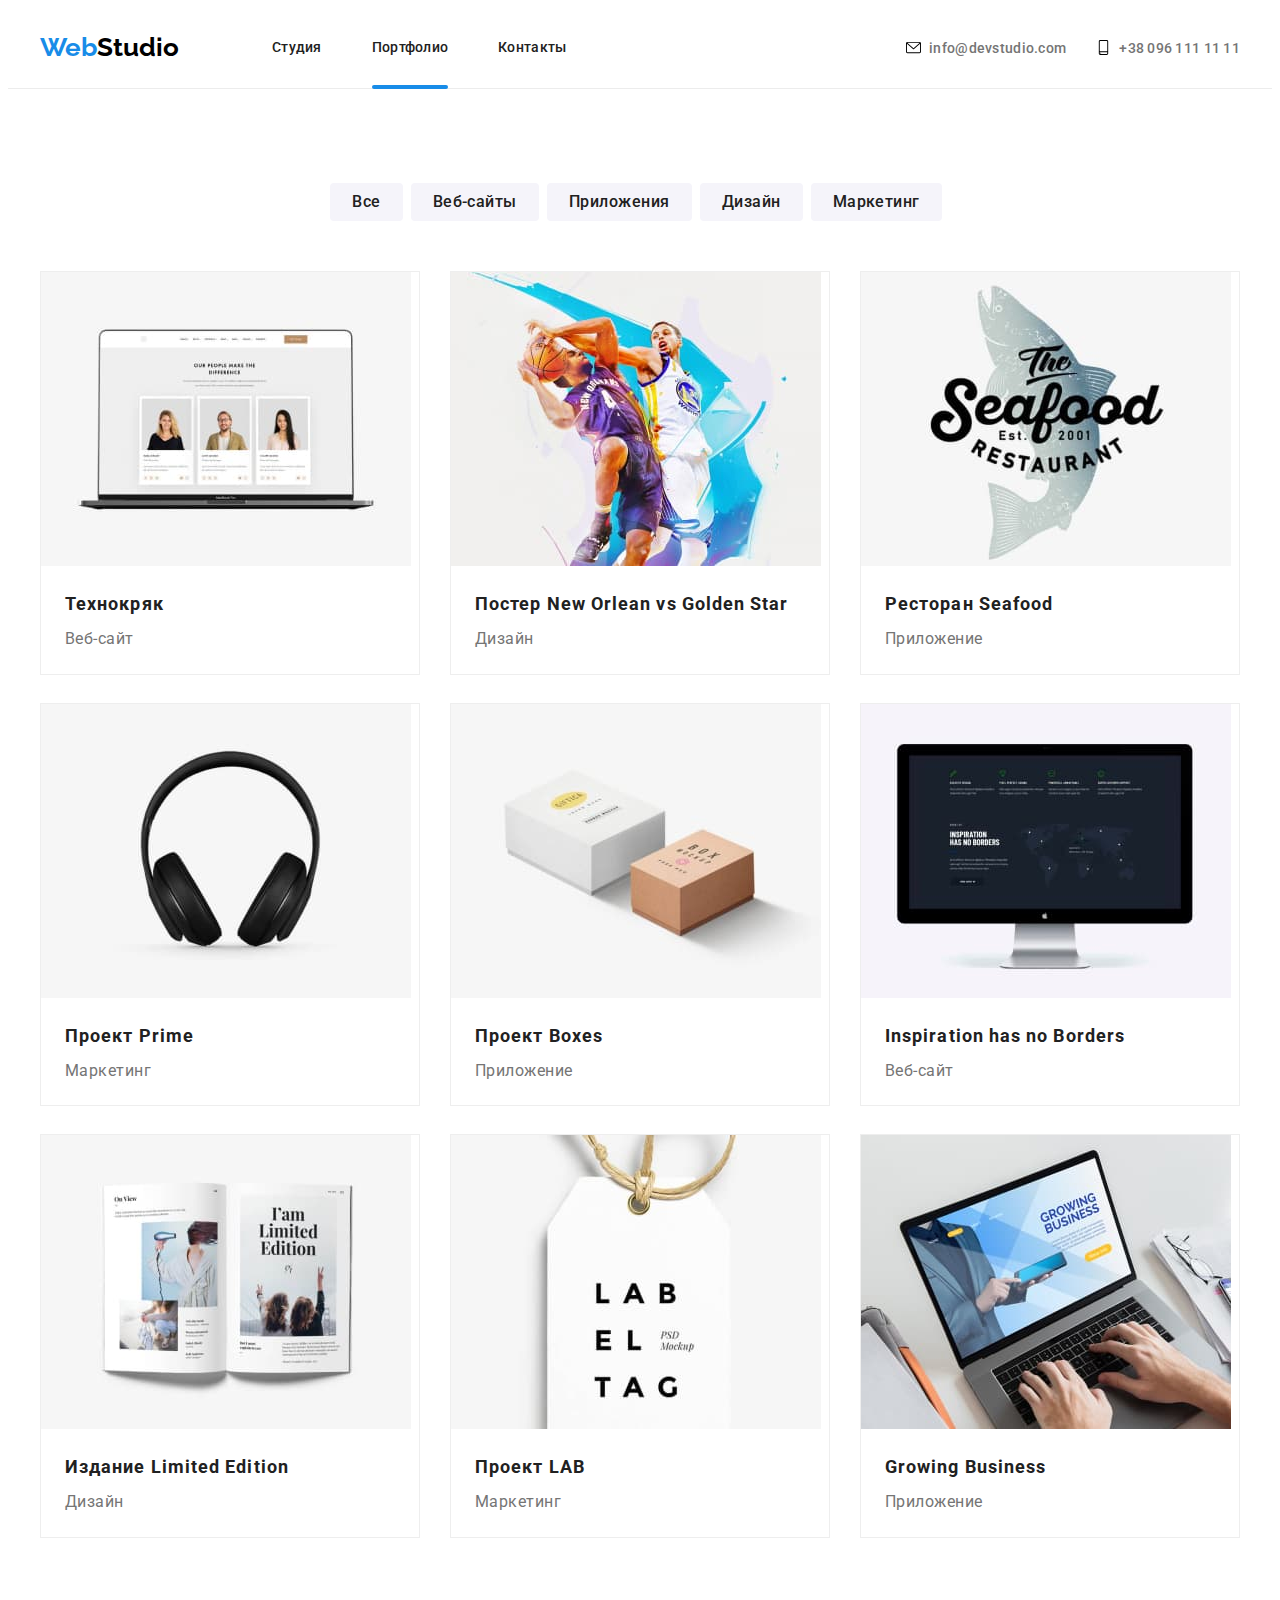
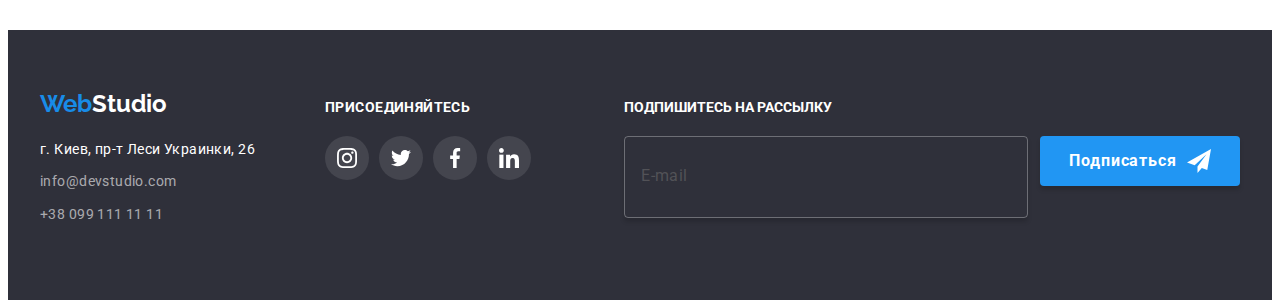
==== portfolio.html @ 8c9b9c17 "hw-08" ====
<!DOCTYPE html>
<html lang="ru">
	<head>
		<meta charset="UTF-8" />
		<meta http-equiv="X-UA-Compatible" content="IE=edge" />
		<meta name="viewport" content="width=device-width, initial-scale=1.0" />

		<title>goit-markup-hw-08</title>

		<link rel="preconnect" href="https://fonts.googleapis.com" />
		<link rel="preconnect" href="https://fonts.gstatic.com" crossorigin />
		<link
			href="https://fonts.googleapis.com/css2?family=Raleway:wght@700&family=Roboto:wght@400;500;700;900&display=swap"
			rel="stylesheet"
		/>

		<link
			rel="stylesheet"
			href="https://cdnjs.cloudflare.com/ajax/libs/modern-normalize/1.1.0/modern-normalize.min.css"
			integrity="sha512-wpPYUAdjBVSE4KJnH1VR1HeZfpl1ub8YT/NKx4PuQ5NmX2tKuGu6U/JRp5y+Y8XG2tV+wKQpNHVUX03MfMFn9Q=="
			crossorigin="anonymous"
			referrerpolicy="no-referrer"
		/>

		<link rel="stylesheet" href="./css/main.min.css" />
	</head>
	<body>
		<!-- HEADER -->
		<header class="header">
			<div class="header-nav container">
				<a href="./index.html" class="logo header__logo">
					<span class="logo--accent">Web</span>Studio
				</a>

				<button
					class="menu-button"
					type="button"
					aria-controls="menu-container"
					aria-expanded="false"
					data-menu-button
				>
					<svg
						class="menu-button__icon"
						width="40"
						height="40"
						aria-label="Кнопка перехода в мобильное меню"
					>
						<use class="icon-menu" href="./images/icons.svg#icon-menu"></use>
						<use class="icon-cross" href="./images/icons.svg#icon-cross"></use>
					</svg>
				</button>

				<div class="menu-container menu-nav-container" data-menu>
					<nav class="main-nav">
						<ul class="main-nav__list">
							<li class="main-nav__item">
								<a class="main-nav__link" href="./index.html"> Студия </a>
							</li>
							<li class="main-nav__item">
								<a
									class="main-nav__link main-nav__link--current"
									href="./portfolio.html"
								>
									Портфолио
								</a>
							</li>
							<li class="main-nav__item">
								<a class="main-nav__link" href="#">Контакты</a>
							</li>
						</ul>
					</nav>

					<ul class="main-contacts">
						<li class="main-contacts__item">
							<a
								class="main-contacts__link main-contacts__link--current"
								href="tel:+380961111111"
							>
								<svg class="main-contacts__icon" width="15" height="15">
									<use href="./images/icons.svg#icon-smartphone"></use>
								</svg>
								+38 096 111 11 11
							</a>
						</li>
						<li class="main-contacts__item">
							<a class="main-contacts__link" href="mailto:info@devstudio.com">
								<svg class="main-contacts__icon" width="15" height="15">
									<use href="./images/icons.svg#icon-envelope"></use>
								</svg>
								info@devstudio.com
							</a>
						</li>
					</ul>

					<ul class="main-socials">
						<li class="main-socials__item">
							<a class="main-socials__link" href="#">Instagram</a>
						</li>
						<li class="main-socials__item">
							<a class="main-socials__link" href="#">Twitter</a>
						</li>
						<li class="main-socials__item">
							<a class="main-socials__link" href="#">Facebook</a>
						</li>
						<li class="main-socials__item">
							<a class="main-socials__link" href="#">LinkedIn</a>
						</li>
					</ul>
				</div>
			</div>
		</header>

		<!-- MAIN -->
		<main>
			<!-- PROTFOLIO PROJECTS -->
			<section class="portfolio section">
				<div class="container">
					<h1 class="section__title is-hidden">Портфолио</h1>

					<ul class="portfolio-filter">
						<li class="portfolio-filter__item">
							<button class="portfolio__button" type="button">Все</button>
						</li>

						<li class="portfolio-filter__item">
							<button class="portfolio__button" type="button">Веб-сайты</button>
						</li>

						<li class="portfolio-filter__item">
							<button class="portfolio__button" type="button">
								Приложения
							</button>
						</li>

						<li class="portfolio-filter__item">
							<button class="portfolio__button" type="button">Дизайн</button>
						</li>

						<li class="portfolio-filter__item">
							<button class="portfolio__button" type="button">Маркетинг</button>
						</li>
					</ul>

					<ul class="projects">
						<li class="projects__item">
							<a href="#" class="projects-card">
								<div class="projects-card__thumb">
									<picture>
										<source
											srcset="
												./images/desktop/project1-img-desktop.jpg    1x,
												./images/desktop/project1-img-desktop@2x.jpg 2x
											"
											media="(min-width: 1200px)"
										/>
										<source
											srcset="
												./images/tablet/project1-img-tablet.jpg    1x,
												./images/tablet/project1-img-tablet@2x.jpg 2x
											"
											media="(min-width: 768px)"
										/>
										<source
											srcset="
												./images/mobile/project1-img-mobile.jpg    1x,
												./images/mobile/project1-img-mobile@2x.jpg 2x
											"
										/>
										<img
											src="./images/mobile/project1-img-mobile.jpg"
											alt="Технокряк"
										/>
									</picture>

									<div class="projects-card__action">
										<p class="projects-card__text">
											Ресурс предлагает комплексные предложения с разным уровнем
											функционала и сервисов. Все это позволит посетителю
											получить исчерпывающие сведения о компании или частном
											лице.
										</p>
									</div>
								</div>

								<div class="projects-card__meta">
									<h3 class="projects-card__title">Технокряк</h3>
									<p class="projects-card__desc">Веб-сайт</p>
								</div>
							</a>
						</li>

						<li class="projects__item">
							<a href="#" class="projects-card">
								<div class="projects-card__thumb">
									<picture>
										<source
											srcset="
												./images/desktop/project2-img-desktop.jpg    1x,
												./images/desktop/project2-img-desktop@2x.jpg 2x
											"
											media="(min-width: 1200px)"
										/>
										<source
											srcset="
												./images/tablet/project2-img-tablet.jpg    1x,
												./images/tablet/project2-img-tablet@2x.jpg 2x
											"
											media="(min-width: 768px)"
										/>
										<source
											srcset="
												./images/mobile/project2-img-mobile.jpg    1x,
												./images/mobile/project2-img-mobile@2x.jpg 2x
											"
										/>

										<img
											src="./images/mobile/project2-img-mobile.jpg"
											alt="Дизайн постера"
										/>
									</picture>
									<div class="projects-card__action">
										<p class="projects-card__text">
											Ресурс предлагает комплексные предложения с разным уровнем
											функционала и сервисов. Все это позволит посетителю
											получить исчерпывающие сведения о компании или частном
											лице.
										</p>
									</div>
								</div>

								<div class="projects-card__meta">
									<h3 class="projects-card__title">
										Постер New Orlean vs Golden Star
									</h3>
									<p class="projects-card__desc">Дизайн</p>
								</div>
							</a>
						</li>

						<li class="projects__item">
							<a href="#" class="projects-card">
								<div class="projects-card__thumb">
									<picture>
										<source
											srcset="
												./images/desktop/project3-img-desktop.jpg    1x,
												./images/desktop/project3-img-desktop@2x.jpg 2x
											"
											media="(min-width: 1200px)"
										/>
										<source
											srcset="
												./images/tablet/project3-img-tablet.jpg    1x,
												./images/tablet/project3-img-tablet@2x.jpg 2x
											"
											media="(min-width: 768px)"
										/>
										<source
											srcset="
												./images/mobile/project3-img-mobile.jpg    1x,
												./images/mobile/project3-img-mobile@2x.jpg 2x
											"
										/>

										<img
											src="./images/mobile/project3-img-mobile.jpg"
											alt="Дизайн ресторана"
										/>
									</picture>

									<div class="projects-card__action">
										<p class="projects-card__text">
											Ресурс предлагает комплексные предложения с разным уровнем
											функционала и сервисов. Все это позволит посетителю
											получить исчерпывающие сведения о компании или частном
											лице.
										</p>
									</div>
								</div>

								<div class="projects-card__meta">
									<h3 class="projects-card__title">Ресторан Seafood</h3>
									<p class="projects-card__desc">Приложение</p>
								</div>
							</a>
						</li>

						<li class="projects__item">
							<a href="#" class="projects-card">
								<div class="projects-card__thumb">
									<picture>
										<source
											srcset="
												./images/desktop/project4-img-desktop.jpg    1x,
												./images/desktop/project4-img-desktop@2x.jpg 2x
											"
											media="(min-width: 1200px)"
										/>
										<source
											srcset="
												./images/tablet/project4-img-tablet.jpg    1x,
												./images/tablet/project4-img-tablet@2x.jpg 2x
											"
											media="(min-width: 768px)"
										/>
										<source
											srcset="
												./images/mobile/project4-img-mobile.jpg    1x,
												./images/mobile/project4-img-mobile@2x.jpg 2x
											"
										/>

										<img
											src="./images/mobile/project4-img-mobile.jpg"
											alt="Проект"
										/>
									</picture>

									<div class="projects-card__action">
										<p class="projects-card__text">
											Ресурс предлагает комплексные предложения с разным уровнем
											функционала и сервисов. Все это позволит посетителю
											получить исчерпывающие сведения о компании или частном
											лице.
										</p>
									</div>
								</div>

								<div class="projects-card__meta">
									<h3 class="projects-card__title">Проект Prime</h3>
									<p class="projects-card__desc">Маркетинг</p>
								</div>
							</a>
						</li>

						<li class="projects__item">
							<a href="#" class="projects-card">
								<div class="projects-card__thumb">
									<picture>
										<source
											srcset="
												./images/desktop/project5-img-desktop.jpg    1x,
												./images/desktop/project5-img-desktop@2x.jpg 2x
											"
											media="(min-width: 1200px)"
										/>
										<source
											srcset="
												./images/tablet/project5-img-tablet.jpg    1x,
												./images/tablet/project5-img-tablet@2x.jpg 2x
											"
											media="(min-width: 768px)"
										/>
										<source
											srcset="
												./images/mobile/project5-img-mobile.jpg    1x,
												./images/mobile/project5-img-mobile@2x.jpg 2x
											"
										/>

										<img
											src="./images/mobile/project5-img-mobile.jpg"
											alt="Проект"
										/>
									</picture>

									<div class="projects-card__action">
										<p class="projects-card__text">
											Ресурс предлагает комплексные предложения с разным уровнем
											функционала и сервисов. Все это позволит посетителю
											получить исчерпывающие сведения о компании или частном
											лице.
										</p>
									</div>
								</div>

								<div class="projects-card__meta">
									<h3 class="projects-card__title">Проект Boxes</h3>
									<p class="projects-card__desc">Приложение</p>
								</div>
							</a>
						</li>

						<li class="projects__item">
							<a href="#" class="projects-card">
								<div class="projects-card__thumb">
									<picture>
										<source
											srcset="
												./images/desktop/project6-img-desktop.jpg    1x,
												./images/desktop/project6-img-desktop@2x.jpg 2x
											"
											media="(min-width: 1200px)"
										/>
										<source
											srcset="
												./images/tablet/project6-img-tablet.jpg    1x,
												./images/tablet/project6-img-tablet@2x.jpg 2x
											"
											media="(min-width: 768px)"
										/>
										<source
											srcset="
												./images/mobile/project6-img-mobile.jpg    1x,
												./images/mobile/project6-img-mobile@2x.jpg 2x
											"
										/>

										<img
											src="./images/mobile/project6-img-mobile.jpg"
											alt="Веб-сайт"
										/>
									</picture>

									<div class="projects-card__action">
										<p class="projects-card__text">
											Ресурс предлагает комплексные предложения с разным уровнем
											функционала и сервисов. Все это позволит посетителю
											получить исчерпывающие сведения о компании или частном
											лице.
										</p>
									</div>
								</div>

								<div class="projects-card__meta">
									<h3 class="projects-card__title">
										Inspiration has no Borders
									</h3>
									<p class="projects-card__desc">Веб-сайт</p>
								</div>
							</a>
						</li>

						<li class="projects__item">
							<a href="#" class="projects-card">
								<div class="projects-card__thumb">
									<picture>
										<source
											srcset="
												./images/desktop/project7-img-desktop.jpg    1x,
												./images/desktop/project7-img-desktop@2x.jpg 2x
											"
											media="(min-width: 1200px)"
										/>
										<source
											srcset="
												./images/tablet/project7-img-tablet.jpg    1x,
												./images/tablet/project7-img-tablet@2x.jpg 2x
											"
											media="(min-width: 768px)"
										/>
										<source
											srcset="
												./images/mobile/project7-img-mobile.jpg    1x,
												./images/mobile/project7-img-mobile@2x.jpg 2x
											"
										/>

										<img
											src="./images/mobile/project7-img-mobile.jpg"
											alt="Дизайн журнала"
										/>
									</picture>

									<div class="projects-card__action">
										<p class="projects-card__text">
											Ресурс предлагает комплексные предложения с разным уровнем
											функционала и сервисов. Все это позволит посетителю
											получить исчерпывающие сведения о компании или частном
											лице.
										</p>
									</div>
								</div>

								<div class="projects-card__meta">
									<h3 class="projects-card__title">Издание Limited Edition</h3>
									<p class="projects-card__desc">Дизайн</p>
								</div>
							</a>
						</li>

						<li class="projects__item">
							<a href="#" class="projects-card">
								<div class="projects-card__thumb">
									<picture>
										<source
											srcset="
												./images/desktop/project8-img-desktop.jpg    1x,
												./images/desktop/project8-img-desktop@2x.jpg 2x
											"
											media="(min-width: 1200px)"
										/>
										<source
											srcset="
												./images/tablet/project8-img-tablet.jpg    1x,
												./images/tablet/project8-img-tablet@2x.jpg 2x
											"
											media="(min-width: 768px)"
										/>
										<source
											srcset="
												./images/mobile/project8-img-mobile.jpg    1x,
												./images/mobile/project8-img-mobile@2x.jpg 2x
											"
										/>

										<img
											src="./images/mobile/project8-img-mobile.jpg"
											alt="Проект"
										/>
									</picture>

									<div class="projects-card__action">
										<p class="projects-card__text">
											Ресурс предлагает комплексные предложения с разным уровнем
											функционала и сервисов. Все это позволит посетителю
											получить исчерпывающие сведения о компании или частном
											лице.
										</p>
									</div>
								</div>

								<div class="projects-card__meta">
									<h3 class="projects-card__title">Проект LAB</h3>
									<p class="projects-card__desc">Маркетинг</p>
								</div>
							</a>
						</li>

						<li class="projects__item">
							<a href="#" class="projects-card">
								<div class="projects-card__thumb">
									<picture>
										<source
											srcset="
												./images/desktop/project9-img-desktop.jpg    1x,
												./images/desktop/project9-img-desktop@2x.jpg 2x
											"
											media="(min-width: 1200px)"
										/>
										<source
											srcset="
												./images/tablet/project9-img-tablet.jpg    1x,
												./images/tablet/project9-img-tablet@2x.jpg 2x
											"
											media="(min-width: 768px)"
										/>
										<source
											srcset="
												./images/mobile/project9-img-mobile.jpg    1x,
												./images/mobile/project9-img-mobile@2x.jpg 2x
											"
										/>

										<img
											src="./images/mobile/project9-img-mobile.jpg"
											alt="Приложение"
										/>
									</picture>

									<div class="projects-card__action">
										<p class="projects-card__text">
											Ресурс предлагает комплексные предложения с разным уровнем
											функционала и сервисов. Все это позволит посетителю
											получить исчерпывающие сведения о компании или частном
											лице.
										</p>
									</div>
								</div>

								<div class="projects-card__meta">
									<h3 class="projects-card__title">Growing Business</h3>
									<p class="projects-card__desc">Приложение</p>
								</div>
							</a>
						</li>
					</ul>
				</div>
			</section>
		</main>

		<!-- FOOTER -->
		<footer class="footer">
			<div class="footer-meta container">
				<div class="footer-meta__top">
					<div class="footer-contacts">
						<a href="./index.html" class="logo footer__logo">
							<span class="logo--accent">Web</span>Studio
						</a>

						<address class="address">
							<ul class="address-list">
								<li class="address-list__item">
									<p class="text address__text">
										г. Киев, пр-т Леси Украинки, 26
									</p>
								</li>
								<li class="address-list__item">
									<a
										class="address-list__link"
										href="mailto:info@devstudio.com"
									>
										info@devstudio.com
									</a>
								</li>
								<li class="address-list__item">
									<a class="address-list__link" href="tel:+380991111111">
										+38 099 111 11 11
									</a>
								</li>
							</ul>
						</address>
					</div>

					<div class="footer-social">
						<p class="footer__title">Присоединяйтесь</p>

						<ul class="social">
							<li class="social__item">
								<a class="social__link social__link--dark" href="#">
									<svg class="social__icon social__icon--dark">
										<use href="./images/icons.svg#icon-instagram"></use>
									</svg>
								</a>
							</li>

							<li class="social__item">
								<a class="social__link social__link--dark" href="#">
									<svg class="social__icon social__icon--dark">
										<use href="./images/icons.svg#icon-twitter"></use>
									</svg>
								</a>
							</li>

							<li class="social__item">
								<a class="social__link social__link--dark" href="#">
									<svg class="social__icon social__icon--dark">
										<use href="./images/icons.svg#icon-facebook"></use>
									</svg>
								</a>
							</li>

							<li class="social__item">
								<a class="social__link social__link--dark" href="#">
									<svg class="social__icon social__icon--dark">
										<use href="./images/icons.svg#icon-linkedin"></use>
									</svg>
								</a>
							</li>
						</ul>
					</div>
				</div>

				<div class="footer-form">
					<label class="footer__title" for="input-email">
						Подпишитесь на рассылку
					</label>

					<form class="form-group">
						<input
							class="form-group__input"
							type="email"
							id="input-email"
							placeholder="E-mail"
						/>

						<button class="button form-group__button" type="submit">
							Подписаться
							<svg class="form-group__icon" width="24" height="24">
								<use href="./images/icons.svg#icon-send"></use>
							</svg>
						</button>
					</form>
				</div>
			</div>
		</footer>

		<script src="./js/mobile-menu.js"></script>
		<script src="./js/modal.js"></script>
	</body>
</html>
---- css/main.min.css ----
body{-webkit-box-sizing:border-box;box-sizing:border-box;font-family:"Roboto",sans-serif;font-size:14px;color:#757575;background-color:#fff;overflow-x:hidden}body.modal-open{overflow:hidden}p,h1,h2,h3,h4,h5,h6{margin:0px;padding:0px;letter-spacing:0.03em}a{display:inline-block;color:inherit;text-decoration:none;-webkit-transition-duration:250ms;transition-duration:250ms;-webkit-transition-timing-function:cubic-bezier(0.4, 0, 0.2, 1);transition-timing-function:cubic-bezier(0.4, 0, 0.2, 1)}address{font-style:normal}button{display:inline-block;padding:0px;border:0px;outline:0px;margin:0px;-webkit-box-shadow:0px;box-shadow:0px;background-color:transparent;font-family:inherit;color:inherit;fill:currentColor;cursor:pointer;-webkit-transition-duration:250ms;transition-duration:250ms;-webkit-transition-timing-function:cubic-bezier(0.4, 0, 0.2, 1);transition-timing-function:cubic-bezier(0.4, 0, 0.2, 1)}img{display:block;max-width:100%;height:auto}input,textarea{width:100%;border-radius:4px;border:1px solid transparent;background-color:transparent;font-family:inherit}svg{color:inherit}ul{padding:0px;margin:0px;list-style:none}.container{margin:0 auto;padding:0 15px}@media screen and (min-width: 480px){.container{width:480px}}@media screen and (min-width: 768px){.container{width:768px}}@media screen and (min-width: 1200px){.container{width:1200px}}.section{padding:60px 0px}@media screen and (min-width: 1200px){.section{padding:94px 0}}.section__title{font-weight:700;font-size:28px;line-height:1.16;letter-spacing:0.03em;text-align:center;color:#212121;margin-bottom:30px}@media screen and (min-width: 1200px){.section__title{font-size:36px;margin-bottom:50px}}.text{font-weight:400;font-size:14px;line-height:1.7;letter-spacing:0.03em;color:#757575}.is-hidden{visibility:hidden;position:absolute;top:-100%;pointer-events:none}.menu-button{display:-webkit-box;display:-ms-flexbox;display:flex;-webkit-box-pack:center;-ms-flex-pack:center;justify-content:center;-webkit-box-align:center;-ms-flex-align:center;align-items:center;position:absolute;right:15px;background-color:transparent}@media screen and (min-width: 768px){.menu-button{display:none}}.menu-button.is-open{position:fixed;z-index:15;right:15px;display:block}.menu-button{fill:#212121;-webkit-transition-property:fill;transition-property:fill;-webkit-transition-duration:250ms;transition-duration:250ms;-webkit-transition-timing-function:cubic-bezier(0.4, 0, 0.2, 1);transition-timing-function:cubic-bezier(0.4, 0, 0.2, 1)}.menu-button:hover,.menu-button:focus{fill:#188ce8}.menu-button .icon-cross{display:none}.menu-button.is-open .icon-cross{display:block}.menu-button.is-open .icon-menu{display:none}.button{min-width:200px;height:50px;padding:10px;font-weight:700;font-size:16px;line-height:1.88;letter-spacing:0.06em;color:#fff;border-radius:4px;background-color:#2196f3;-webkit-box-shadow:0px 4px 4px rgba(0,0,0,0.15);box-shadow:0px 4px 4px rgba(0,0,0,0.15);-webkit-transition-property:background-color, outline-color;transition-property:background-color, outline-color;-webkit-transition-duration:250ms;transition-duration:250ms;-webkit-transition-timing-function:cubic-bezier(0.4, 0, 0.2, 1);transition-timing-function:cubic-bezier(0.4, 0, 0.2, 1)}.button:hover,.button:focus{background-color:#188ce8}.portfolio__button{padding:6px 22px;border-radius:4px;background-color:#f5f4fa;font-weight:500;font-size:16px;line-height:1.625;letter-spacing:0.03em;text-align:center;color:#212121;outline:none;-webkit-transition-property:color, background-color, -webkit-box-shadow;transition-property:color, background-color, -webkit-box-shadow;transition-property:color, background-color, box-shadow;transition-property:color, background-color, box-shadow, -webkit-box-shadow;-webkit-transition-duration:250ms;transition-duration:250ms;-webkit-transition-timing-function:cubic-bezier(0.4, 0, 0.2, 1);transition-timing-function:cubic-bezier(0.4, 0, 0.2, 1)}.portfolio__button:hover,.portfolio__button:focus{color:#fff;background-color:#2196f3;-webkit-box-shadow:0px 3px 1px rgba(0,0,0,0.1),0px 1px 2px rgba(0,0,0,0.08),0px 2px 2px rgba(0,0,0,0.12);box-shadow:0px 3px 1px rgba(0,0,0,0.1),0px 1px 2px rgba(0,0,0,0.08),0px 2px 2px rgba(0,0,0,0.12)}.logo{font-family:"Raleway",sans-serif;font-size:24px;font-weight:700;line-height:1.16;color:#000;outline-color:transparent;-webkit-transition-property:outline-color;transition-property:outline-color}.logo:focus{outline-color:#2196f3}.logo--accent{color:#188ce8}.header__logo{padding:16px 0px;outline-color:transparent}@media screen and (min-width: 768px){.header__logo{font-size:26px;padding:26px 0px;margin-right:88px}}@media screen and (min-width: 1200px){.header__logo{font-size:26px;line-height:1.15;padding:24px 0px;margin-right:93px}}.footer__logo{margin-bottom:20px;color:#fff}.social{display:-webkit-box;display:-ms-flexbox;display:flex;-webkit-box-pack:center;-ms-flex-pack:center;justify-content:center;-webkit-box-align:center;-ms-flex-align:center;align-items:center}.social__item:not(:last-child){margin-right:10px}.social__link{display:-webkit-box;display:-ms-flexbox;display:flex;-webkit-box-pack:center;-ms-flex-pack:center;justify-content:center;-webkit-box-align:center;-ms-flex-align:center;align-items:center;width:44px;height:44px;border-radius:50%;outline-color:transparent;background-color:#fff;-webkit-transition-property:background-color, outline-color;transition-property:background-color, outline-color;-webkit-transition-duration:250ms;transition-duration:250ms;-webkit-transition-timing-function:cubic-bezier(0.4, 0, 0.2, 1);transition-timing-function:cubic-bezier(0.4, 0, 0.2, 1)}.social__link--dark{background-color:rgba(255,255,255,0.1)}.social__link:hover,.social__link:focus{background-color:#2196f3;outline-color:#2196f3}.social__icon{width:20px;height:20px;fill:#afb1b8;-webkit-transition-property:fill;transition-property:fill;-webkit-transition-duration:250ms;transition-duration:250ms;-webkit-transition-timing-function:cubic-bezier(0.4, 0, 0.2, 1);transition-timing-function:cubic-bezier(0.4, 0, 0.2, 1)}.social__icon--dark{fill:#fff}.social__link:hover .social__icon,.social__link:focus .social__icon{fill:#fff}@media screen and (min-width: 768px){.header{border-bottom:1px solid #ececec}}.header-nav{position:relative;min-height:60px;display:-webkit-box;display:-ms-flexbox;display:flex;-webkit-box-pack:justify;-ms-flex-pack:justify;justify-content:space-between;-webkit-box-align:center;-ms-flex-align:center;align-items:center}@media screen and (min-width: 768px){.header-nav{min-height:80px;display:-webkit-box;display:-ms-flexbox;display:flex;-webkit-box-pack:start;-ms-flex-pack:start;justify-content:flex-start;-webkit-box-align:center;-ms-flex-align:center;align-items:center}}.menu-container{display:none;-webkit-transition-property:-webkit-transform;transition-property:-webkit-transform;transition-property:transform;transition-property:transform, -webkit-transform;-webkit-transition-duration:250ms;transition-duration:250ms;-webkit-transition-timing-function:cubic-bezier(0.4, 0, 0.2, 1);transition-timing-function:cubic-bezier(0.4, 0, 0.2, 1)}@media screen and (min-width: 768px){.menu-container{display:block;display:-webkit-box;display:-ms-flexbox;display:flex;-webkit-box-pack:center;-ms-flex-pack:center;justify-content:center;-webkit-box-align:center;-ms-flex-align:center;align-items:center;-ms-flex-preferred-size:100%;flex-basis:100%}}.menu-container.is-open{position:fixed;top:0;left:0;z-index:10;display:-webkit-box;display:-ms-flexbox;display:flex;-webkit-box-orient:vertical;-webkit-box-direction:normal;-ms-flex-direction:column;flex-direction:column;width:100%;height:100%;padding:48px 40px;background-color:#fff}.main-nav{-webkit-box-flex:1;-ms-flex-positive:1;flex-grow:1}@media screen and (min-width: 768px){.main-nav{display:-webkit-box;display:-ms-flexbox;display:flex}}@media screen and (min-width: 768px) and (max-width: 1199px){.main-nav{margin-right:84px}}@media screen and (min-width: 768px){.main-nav__list{display:-webkit-box;display:-ms-flexbox;display:flex;-webkit-box-pack:center;-ms-flex-pack:center;justify-content:center;-webkit-box-align:center;-ms-flex-align:center;align-items:center}}@media screen and (min-width: 768px){.main-nav__item{margin-bottom:0px}}.main-nav__item:not(:last-child){margin-bottom:32px}@media screen and (min-width: 768px){.main-nav__item:not(:last-child){margin-right:50px;margin-bottom:0px}}.main-nav__link{font-weight:500;font-size:40px;line-height:1.175;letter-spacing:0.02em;color:#212121}.main-nav__link--current{color:#188ce8}.main-nav__link:hover,.main-nav__link:focus{color:#188ce8;outline-color:#188ce8}@media screen and (min-width: 768px){.main-nav__link{position:relative;padding:24px 0px;font-weight:500;font-size:14px;line-height:1.14;letter-spacing:0.02em;color:#212121;outline-color:transparent;-webkit-transition-property:color, outline-color;transition-property:color, outline-color;-webkit-transition-duration:250ms;transition-duration:250ms;-webkit-transition-timing-function:cubic-bezier(0.4, 0, 0.2, 1);transition-timing-function:cubic-bezier(0.4, 0, 0.2, 1)}.main-nav__link--current:after{content:'';display:block;position:absolute;bottom:-10px;width:100%;height:4px;border-radius:2px;background-color:#188ce8}}@media screen and (min-width: 768px) and (min-width: 1200px){.main-nav__link--current:after{bottom:-9px}}@media screen and (max-width: 767px){.main-contacts{margin-bottom:64px}}@media screen and (min-width: 768px){.main-contacts{display:-webkit-box;display:-ms-flexbox;display:flex;-webkit-box-orient:vertical;-webkit-box-direction:reverse;-ms-flex-direction:column-reverse;flex-direction:column-reverse}}@media screen and (min-width: 1200px){.main-contacts{display:-webkit-box;display:-ms-flexbox;display:flex;-webkit-box-orient:horizontal;-webkit-box-direction:reverse;-ms-flex-direction:row-reverse;flex-direction:row-reverse;margin-left:auto}}@media screen and (min-width: 1200px){.main-contacts__item:last-child{margin-right:30px}}@media screen and (max-width: 768px){.main-contacts__item:not(:last-child){margin-bottom:32px}}@media screen and (max-width: 768px){.main-contacts__item:not(:last-child){margin-bottom:10px}}@media screen and (max-width: 768px){.main-contacts__item:not(:first-child){margin-bottom:10px}}.main-contacts__icon{display:none;-webkit-transition-property:fill;transition-property:fill;-webkit-transition-duration:250ms;transition-duration:250ms;-webkit-transition-timing-function:cubic-bezier(0.4, 0, 0.2, 1);transition-timing-function:cubic-bezier(0.4, 0, 0.2, 1)}@media screen and (min-width: 768px){.main-contacts__icon{display:block;width:15px;height:15px;margin-right:8px}}.main-contacts__link:hover .main-contacts__icon,.main-contacts__link:focus .main-contacts__icon{fill:#188ce8}.main-contacts__link{font-weight:500;font-size:24px;line-height:1.16;letter-spacing:0.02em;color:#757575;-webkit-transition-property:color, outline-color;transition-property:color, outline-color;-webkit-transition-duration:250ms;transition-duration:250ms;-webkit-transition-timing-function:cubic-bezier(0.4, 0, 0.2, 1);transition-timing-function:cubic-bezier(0.4, 0, 0.2, 1)}@media screen and (max-width: 767px){.main-contacts__link--current{font-size:34px;line-height:40px;color:#188ce8}}@media screen and (min-width: 768px){.main-contacts__link{display:-webkit-box;display:-ms-flexbox;display:flex;-webkit-box-align:center;-ms-flex-align:center;align-items:center;font-size:12px;font-weight:500;color:#757575;outline-color:transparent}}@media screen and (min-width: 1200px){.main-contacts__link{font-size:14px}}.main-contacts__link:hover,.main-contacts__link:focus{color:#188ce8;fill:#188ce8;outline-color:#188ce8}.main-socials{display:-webkit-box;display:-ms-flexbox;display:flex;-ms-flex-wrap:wrap;flex-wrap:wrap}@media screen and (min-width: 768px){.main-socials{display:none}}.main-socials__link{font-weight:500;font-size:18px;line-height:1.2;letter-spacing:0.02em;color:#188ce8}.main-socials__item{position:relative;padding:5px 10px}.main-socials__item:first-child{padding-left:0px}.main-socials__item:not(:last-child)::after{content:'';display:block;position:absolute;top:0;right:0;height:100%;width:1px;background-color:rgba(33,33,33,0.2)}.hero{padding:118px 0px;margin:0px auto;text-align:center;background-image:-webkit-gradient(linear, left top, left bottom, from(rgba(47,48,58,0.4)), to(rgba(47,48,58,0.4))),url(../../images/mobile/hero-img-mobile.jpg);background-image:linear-gradient(to bottom, rgba(47,48,58,0.4), rgba(47,48,58,0.4)),url(../../images/mobile/hero-img-mobile.jpg);background-size:cover;background-repeat:no-repeat;background-color:#2f303a}@media screen and (min-width: 480px){.hero{width:480px}}@media (min-device-pixel-ratio: 2), (-webkit-min-device-pixel-ratio: 2), (min-resolution: 192dpi), (min-resolution: 2dppx){.hero .hero{background-image:url(../../images/mobile/hero-img-mobile@2x.jpg)}}@media screen and (min-width: 768px){.hero{width:768px;background-image:-webkit-gradient(linear, left top, left bottom, from(rgba(47,48,58,0.4)), to(rgba(47,48,58,0.4))),url(../../images/tablet/hero-img-tablet.jpg);background-image:linear-gradient(to bottom, rgba(47,48,58,0.4), rgba(47,48,58,0.4)),url(../../images/tablet/hero-img-tablet.jpg)}}@media screen and (min-width: 768px) and (min-device-pixel-ratio: 2), screen and (min-width: 768px) and (-webkit-min-device-pixel-ratio: 2), screen and (min-width: 768px) and (min-resolution: 192dpi), screen and (min-width: 768px) and (min-resolution: 2dppx){.hero .hero{background-image:url(../../images/tablet/hero-img-tablet@2x.jpg)}}@media screen and (min-width: 1200px){.hero{width:auto;max-width:1600px;height:600px;padding:200px 0px;background-image:-webkit-gradient(linear, left top, left bottom, from(rgba(47,48,58,0.4)), to(rgba(47,48,58,0.4))),url(../../images/desktop/hero-img-desktop.jpg);background-image:linear-gradient(to bottom, rgba(47,48,58,0.4), rgba(47,48,58,0.4)),url(../../images/desktop/hero-img-desktop.jpg)}}@media screen and (min-width: 1200px) and (min-device-pixel-ratio: 2), screen and (min-width: 1200px) and (-webkit-min-device-pixel-ratio: 2), screen and (min-width: 1200px) and (min-resolution: 192dpi), screen and (min-width: 1200px) and (min-resolution: 2dppx){.hero .hero{background-image:url(../../images/desktop/hero-img-desktop@2x.jpg)}}.hero-title{font-size:26px;line-height:1.6;font-weight:900;letter-spacing:0.06em;text-transform:uppercase;color:#fff;margin-bottom:30px}@media screen and (min-width: 1200px){.hero-title{font-size:44px;line-height:1.36}}.features-list{margin:calc(-1 * 15px)}@media screen and (min-width: 768px){.features-list{display:-webkit-box;display:-ms-flexbox;display:flex;-ms-flex-wrap:wrap;flex-wrap:wrap}}.features-list__item{margin:15px}@media screen and (min-width: 768px){.features-list__item{-ms-flex-preferred-size:calc((100% - 4 * 15px) / 2);flex-basis:calc((100% - 4 * 15px) / 2)}}@media screen and (min-width: 1200px){.features-list__item{-ms-flex-preferred-size:calc((100% - 8 * 15px) / 4);flex-basis:calc((100% - 8 * 15px) / 4)}}.features-list__title{font-weight:700;font-size:14px;line-height:1.14;letter-spacing:0.03em;color:#212121;text-transform:uppercase;text-align:center;margin:30px 0px 10px 0px}@media screen and (min-width: 768px){.features-list__title{text-align:left}}.features-list__image{display:-webkit-box;display:-ms-flexbox;display:flex;-webkit-box-pack:center;-ms-flex-pack:center;justify-content:center;-webkit-box-align:center;-ms-flex-align:center;align-items:center;height:120px;border-radius:4px;background-color:#f5f4fa}.about{display:none;padding-top:0px}@media screen and (min-width: 1200px){.about{display:block}}.about-list{display:-webkit-box;display:-ms-flexbox;display:flex;margin:calc(-1 * 15px)}.about-list__item{-ms-flex-preferred-size:calc((100% - 6 * 15px) / 3);flex-basis:calc((100% - 6 * 15px) / 3);margin:15px}.about-list__thumb{position:relative}.about-list__meta{position:absolute;left:0;bottom:0;display:-webkit-box;display:-ms-flexbox;display:flex;-webkit-box-pack:center;-ms-flex-pack:center;justify-content:center;-webkit-box-align:center;-ms-flex-align:center;align-items:center;width:100%;height:70px;background-color:rgba(47,48,58,0.8)}.about-list__title{font-weight:700;font-size:14px;line-height:1.14;text-align:center;text-transform:uppercase;color:#fff}.team{background-color:#f5f4fa}@media screen and (min-width: 768px){.team-list{display:-webkit-box;display:-ms-flexbox;display:flex;-ms-flex-wrap:wrap;flex-wrap:wrap;margin:calc(-1 * 15px)}}.team-list__item{border-radius:0px 0px 4px 4px;background-color:#fff;-webkit-box-shadow:0px 1px 3px rgba(0,0,0,0.12),0px 1px 1px rgba(0,0,0,0.14),0px 2px 1px rgba(0,0,0,0.2);box-shadow:0px 1px 3px rgba(0,0,0,0.12),0px 1px 1px rgba(0,0,0,0.14),0px 2px 1px rgba(0,0,0,0.2);margin-bottom:30px}@media screen and (min-width: 768px){.team-list__item{margin:15px}}.team-list__meta{padding:30px 32px}.team-list__top{text-align:center;margin-bottom:16px}.team-list__title{font-weight:500;font-size:16px;line-height:1.18;letter-spacing:0.03em;color:#212121;margin-bottom:10px}.clients-list{display:-webkit-box;display:-ms-flexbox;display:flex;-ms-flex-wrap:wrap;flex-wrap:wrap;margin:calc(-1 * 15px)}.clients-list__item{-ms-flex-preferred-size:calc((100% - 4 * 15px) / 2);flex-basis:calc((100% - 4 * 15px) / 2);margin:15px}@media screen and (min-width: 768px){.clients-list__item{-ms-flex-preferred-size:calc((100% - 6 * 15px) / 3);flex-basis:calc((100% - 6 * 15px) / 3)}}@media screen and (min-width: 1200px){.clients-list__item{-ms-flex-preferred-size:calc((100% - 12 * 15px) / 6);flex-basis:calc((100% - 12 * 15px) / 6)}}.clients-list__link{display:-webkit-box;display:-ms-flexbox;display:flex;-webkit-box-pack:center;-ms-flex-pack:center;justify-content:center;-webkit-box-align:center;-ms-flex-align:center;align-items:center;border-radius:4px;border:1px solid #afb1b8;overflow:hidden;outline-color:transparent;-webkit-transition-property:border-color, outline-color;transition-property:border-color, outline-color;-webkit-transition-duration:250ms;transition-duration:250ms;-webkit-transition-timing-function:cubic-bezier(0.4, 0, 0.2, 1);transition-timing-function:cubic-bezier(0.4, 0, 0.2, 1)}.clients-list__link:hover,.clients-list__link:focus{border-color:#188ce8;outline-color:#188ce8}.clients-list__icon{width:106px;height:92px;fill:#afb1b8;-webkit-transition-property:fill;transition-property:fill;-webkit-transition-duration:250ms;transition-duration:250ms;-webkit-transition-timing-function:cubic-bezier(0.4, 0, 0.2, 1);transition-timing-function:cubic-bezier(0.4, 0, 0.2, 1)}.clients-list__link:hover .clients-list__icon,.clients-list__link:focus .clients-list__icon{fill:#188ce8}.footer{padding:60px 0px;background-color:#2f303a;text-align:center}@media screen and (min-width: 1200px){.footer{text-align:start}}.footer__title{display:block;font-weight:700;font-size:14px;line-height:1.14;color:#fff;text-transform:uppercase;margin-bottom:20px}@media screen and (min-width: 768px) and (max-width: 1199px){.footer-meta{padding:0px 70px}}@media screen and (min-width: 1200px){.footer-meta{display:-webkit-box;display:-ms-flexbox;display:flex;-webkit-box-align:baseline;-ms-flex-align:baseline;align-items:baseline}}@media screen and (min-width: 768px){.footer-meta__top{display:-webkit-box;display:-ms-flexbox;display:flex;-webkit-box-pack:justify;-ms-flex-pack:justify;justify-content:space-between;-webkit-box-align:center;-ms-flex-align:center;align-items:center;-webkit-box-align:baseline;-ms-flex-align:baseline;align-items:baseline}}@media screen and (min-width: 1200px){.footer-meta__top{-webkit-box-align:baseline;-ms-flex-align:baseline;align-items:baseline;margin-right:93px}}.footer-contacts{margin-bottom:60px}@media screen and (min-width: 1200px){.footer-contacts{margin-right:70px;margin-bottom:0px}}.address-list__item:not(:last-child){margin-bottom:9px}.address__text{color:#fff}.address-list__link{font-weight:400;font-size:14px;line-height:1.7;letter-spacing:0.03em;color:rgba(255,255,255,0.6)}.footer-social{margin-bottom:60px}.footer-form{-webkit-box-flex:1;-ms-flex-positive:1;flex-grow:1}@media screen and (min-width: 1200px){.form-group{display:-webkit-box;display:-ms-flexbox;display:flex}}.form-group__input{max-width:450px;height:50px;padding:15px 16px;margin-bottom:20px;border-color:rgba(255,255,255,0.3);-webkit-box-shadow:0px 4px 4px rgba(0,0,0,0.15);box-shadow:0px 4px 4px rgba(0,0,0,0.15);color:#757575}@media screen and (min-width: 1200px){.form-group__input{margin-right:12px;margin-bottom:0px}}.form-group__input::-webkit-input-placeholder{font-weight:400;font-size:16px;line-height:1.25;letter-spacing:0.03em;color:rgba(117,117,117,0.5)}.form-group__input:-ms-input-placeholder{font-weight:400;font-size:16px;line-height:1.25;letter-spacing:0.03em;color:rgba(117,117,117,0.5)}.form-group__input::-ms-input-placeholder{font-weight:400;font-size:16px;line-height:1.25;letter-spacing:0.03em;color:rgba(117,117,117,0.5)}.form-group__input::placeholder{font-weight:400;font-size:16px;line-height:1.25;letter-spacing:0.03em;color:rgba(117,117,117,0.5)}.form-group__button{display:-webkit-box;display:-ms-flexbox;display:flex;-webkit-box-pack:center;-ms-flex-pack:center;justify-content:center;-webkit-box-align:center;-ms-flex-align:center;align-items:center;margin:0px auto}.form-group__icon{margin-left:10px}.backdrop{position:fixed;z-index:10;top:0;left:0;width:100%;height:100%;overflow-y:scroll;background-color:rgba(0,0,0,0.2);-webkit-transition-duration:250ms;transition-duration:250ms;-webkit-transition-timing-function:cubic-bezier(0.4, 0, 0.2, 1);transition-timing-function:cubic-bezier(0.4, 0, 0.2, 1)}@media screen and (max-width: 767px){.backdrop{padding:0px 15px}}.backdrop.is-hidden{opacity:0;pointer-events:none}.modal{position:absolute;top:50%;left:50%;-webkit-transform:translate(-50%, -50%);transform:translate(-50%, -50%);width:calc(100% - 15px);max-width:450px;border-radius:4px;padding:40px;opacity:1;background-color:#fff;-webkit-box-shadow:0px 1px 3px rgba(0,0,0,0.12),0px 1px 1px rgba(0,0,0,0.14),0px 2px 1px rgba(0,0,0,0.2);box-shadow:0px 1px 3px rgba(0,0,0,0.12),0px 1px 1px rgba(0,0,0,0.14),0px 2px 1px rgba(0,0,0,0.2);-webkit-transition-duration:250ms;transition-duration:250ms;-webkit-transition-timing-function:cubic-bezier(0.4, 0, 0.2, 1);transition-timing-function:cubic-bezier(0.4, 0, 0.2, 1)}@media screen and (min-width: 1200px){.modal{max-width:528px}}.modal__button{position:absolute;top:8px;right:8px;display:-webkit-box;display:-ms-flexbox;display:flex;-webkit-box-pack:center;-ms-flex-pack:center;justify-content:center;-webkit-box-align:center;-ms-flex-align:center;align-items:center;margin-left:auto;width:30px;height:30px;border-radius:50%;border:1px solid rgba(0,0,0,0.1);background-color:#fff;-webkit-box-shadow:0px;box-shadow:0px;cursor:pointer}.modal__icon{fill:#000;-webkit-transition-property:fill;transition-property:fill;-webkit-transition-duration:250ms;transition-duration:250ms;-webkit-transition-timing-function:cubic-bezier(0.4, 0, 0.2, 1);transition-timing-function:cubic-bezier(0.4, 0, 0.2, 1)}.modal__icon:hover,.modal__icon:focus{fill:#2196f3}.modal-form{display:-webkit-box;display:-ms-flexbox;display:flex;-webkit-box-orient:vertical;-webkit-box-direction:normal;-ms-flex-direction:column;flex-direction:column;-webkit-box-align:center;-ms-flex-align:center;align-items:center}.modal-form__title{font-size:20px;font-weight:700;line-height:1.15;letter-spacing:0.03em;color:#212121;text-align:center;margin-bottom:12px}.form-field{display:-webkit-box;display:-ms-flexbox;display:flex;-webkit-box-orient:vertical;-webkit-box-direction:normal;-ms-flex-direction:column;flex-direction:column;width:100%;margin-bottom:10px}.form-field:last-child{margin-bottom:0px}.form-field__label{position:relative;font-size:12px;font-weight:400;line-height:1.16;letter-spacing:0.01em;color:#757575}.form-field__input{padding:11px 12px 11px 45px;border:1px solid rgba(33,33,33,0.2);margin-top:4px;font-size:14px;font-weight:400;line-height:1.14;letter-spacing:0.01em;-webkit-transition-property:border-color, outline-color;transition-property:border-color, outline-color;-webkit-transition-duration:250ms;transition-duration:250ms;-webkit-transition-timing-function:cubic-bezier(0.4, 0, 0.2, 1);transition-timing-function:cubic-bezier(0.4, 0, 0.2, 1)}.form-field__input:hover,.form-field__input:focus,.form-field__input:active{border-color:#2196f3;outline-color:#2196f3}.form-field__icon{position:absolute;bottom:11px;left:12px;-webkit-transition-property:fill;transition-property:fill;-webkit-transition-duration:250ms;transition-duration:250ms;-webkit-transition-timing-function:cubic-bezier(0.4, 0, 0.2, 1);transition-timing-function:cubic-bezier(0.4, 0, 0.2, 1)}.form-field__input:hover+.form-field__icon,.form-field__input:focus+.form-field__icon,.form-field__input:active+.form-field__icon{fill:#2196f3}.form-field__textarea{resize:none;height:120px;padding:12px 16px;border:1px solid rgba(33,33,33,0.2);margin-top:4px;font-size:14px;font-weight:400;line-height:1.14;letter-spacing:0.01em;-webkit-transition-property:border-color, outline-color;transition-property:border-color, outline-color;-webkit-transition-duration:250ms;transition-duration:250ms;-webkit-transition-timing-function:cubic-bezier(0.4, 0, 0.2, 1);transition-timing-function:cubic-bezier(0.4, 0, 0.2, 1)}.form-field__textarea:hover,.form-field__textarea:focus,.form-field__textarea:active{border-color:#2196f3;outline-color:#2196f3}.form-field__textarea::-webkit-input-placeholder{font-weight:400;font-size:14px;line-height:1.14;letter-spacing:0.01em;color:rgba(117,117,117,0.5)}.form-field__textarea:-ms-input-placeholder{font-weight:400;font-size:14px;line-height:1.14;letter-spacing:0.01em;color:rgba(117,117,117,0.5)}.form-field__textarea::-ms-input-placeholder{font-weight:400;font-size:14px;line-height:1.14;letter-spacing:0.01em;color:rgba(117,117,117,0.5)}.form-field__textarea::placeholder{font-weight:400;font-size:14px;line-height:1.14;letter-spacing:0.01em;color:rgba(117,117,117,0.5)}.form-policy{display:-webkit-box;display:-ms-flexbox;display:flex;-webkit-box-pack:center;-ms-flex-pack:center;justify-content:center;-webkit-box-align:center;-ms-flex-align:center;align-items:center;margin-bottom:30px}.checkbox__lable{position:relative;display:-webkit-box;display:-ms-flexbox;display:flex;-webkit-box-align:center;-ms-flex-align:center;align-items:center;font-weight:400;font-size:12px;line-height:1.7;letter-spacing:0.03em;color:#757575;cursor:pointer}@media screen and (min-width: 1200px){.checkbox__lable{font-size:14px}}.checkbox__link{display:inline}.checkbox__icon{min-width:16px;height:15px;border-radius:3px;border:2px solid #000;margin-right:5px;-webkit-transition-property:background-color, border-color, fill;transition-property:background-color, border-color, fill;-webkit-transition-duration:250ms;transition-duration:250ms;-webkit-transition-timing-function:cubic-bezier(0.4, 0, 0.2, 1);transition-timing-function:cubic-bezier(0.4, 0, 0.2, 1)}.form-policy__check:checked+.checkbox__lable .checkbox__icon{background-color:#2196f3;border-color:transparent}.form-policy__check:checked+.checkbox__lable .checkbox__icon{fill:#fff}.checkbox__link{color:#2196f3;text-decoration:underline}.portfolio-filter{display:-webkit-box;display:-ms-flexbox;display:flex;-ms-flex-wrap:wrap;flex-wrap:wrap;margin-bottom:40px}@media screen and (min-width: 768px){.portfolio-filter{margin-bottom:30px}}@media screen and (min-width: 1200px){.portfolio-filter{-webkit-box-pack:center;-ms-flex-pack:center;justify-content:center;margin-bottom:50px}}.portfolio-filter__item{margin-right:8px}@media screen and (max-width: 768px){.portfolio-filter__item:nth-child(-n+3){margin-bottom:15px}}.projects{display:-webkit-box;display:-ms-flexbox;display:flex;-ms-flex-wrap:wrap;flex-wrap:wrap;margin:calc(-1 * 15px)}.projects__item{margin:15px}@media screen and (min-width: 768px){.projects__item{-ms-flex-preferred-size:calc((100% - 4 * 15px) / 2);flex-basis:calc((100% - 4 * 15px) / 2)}}@media screen and (min-width: 1200px){.projects__item{-ms-flex-preferred-size:calc((100% - 6 * 15px) / 3);flex-basis:calc((100% - 6 * 15px) / 3)}}.projects-card{display:-webkit-box;display:-ms-flexbox;display:flex;-webkit-box-orient:vertical;-webkit-box-direction:normal;-ms-flex-direction:column;flex-direction:column;height:100%;outline:none;border:1px solid #eee;-webkit-transition-property:-webkit-box-shadow;transition-property:-webkit-box-shadow;transition-property:box-shadow;transition-property:box-shadow, -webkit-box-shadow}.projects-card:hover,.projects-card:focus{-webkit-box-shadow:0px 1px 1px rgba(0,0,0,0.12),0px 4px 4px rgba(0,0,0,0.06),1px 4px 6px rgba(0,0,0,0.16);box-shadow:0px 1px 1px rgba(0,0,0,0.12),0px 4px 4px rgba(0,0,0,0.06),1px 4px 6px rgba(0,0,0,0.16)}.projects-card__meta{-webkit-box-flex:1;-ms-flex-positive:1;flex-grow:1;padding:20px 24px;background-color:#fff}.projects-card__title{font-weight:700;font-size:18px;line-height:2;letter-spacing:0.06em;color:#212121;margin-bottom:4px}.projects-card__desc{font-weight:400;font-size:16px;line-height:1.6;color:#757575}.projects-card__thumb{position:relative;overflow:hidden}.projects-card__thumb::before{display:block;content:'';position:absolute;top:0;left:0;width:100%;height:100%;background-color:rgba(33,150,243,0.9);-webkit-transform:translateY(100%);transform:translateY(100%);-webkit-transition-property:-webkit-transform;transition-property:-webkit-transform;transition-property:transform;transition-property:transform, -webkit-transform;-webkit-transition-duration:250ms;transition-duration:250ms;-webkit-transition-timing-function:cubic-bezier(0.4, 0, 0.2, 1);transition-timing-function:cubic-bezier(0.4, 0, 0.2, 1)}.projects-card:hover .projects-card__thumb::before,.projects-card:focus .projects-card__thumb::before{-webkit-transform:translateY(0);transform:translateY(0)}.projects-card__action{position:absolute;left:0;bottom:0;display:-webkit-box;display:-ms-flexbox;display:flex;-webkit-box-align:center;-ms-flex-align:center;align-items:center;width:100%;height:100%;padding:63px 24px;-webkit-transform:translateY(100%);transform:translateY(100%);-webkit-transition-property:-webkit-transform;transition-property:-webkit-transform;transition-property:transform;transition-property:transform, -webkit-transform;-webkit-transition-duration:250ms;transition-duration:250ms;-webkit-transition-timing-function:cubic-bezier(0.4, 0, 0.2, 1);transition-timing-function:cubic-bezier(0.4, 0, 0.2, 1)}.projects-card:hover .projects-card__action,.projects-card:focus .projects-card__action{-webkit-transform:translateY(0);transform:translateY(0)}.projects-card__text{font-weight:400;font-size:18px;line-height:1.5;color:#fff}
/*# sourceMappingURL=main.min.css.map */
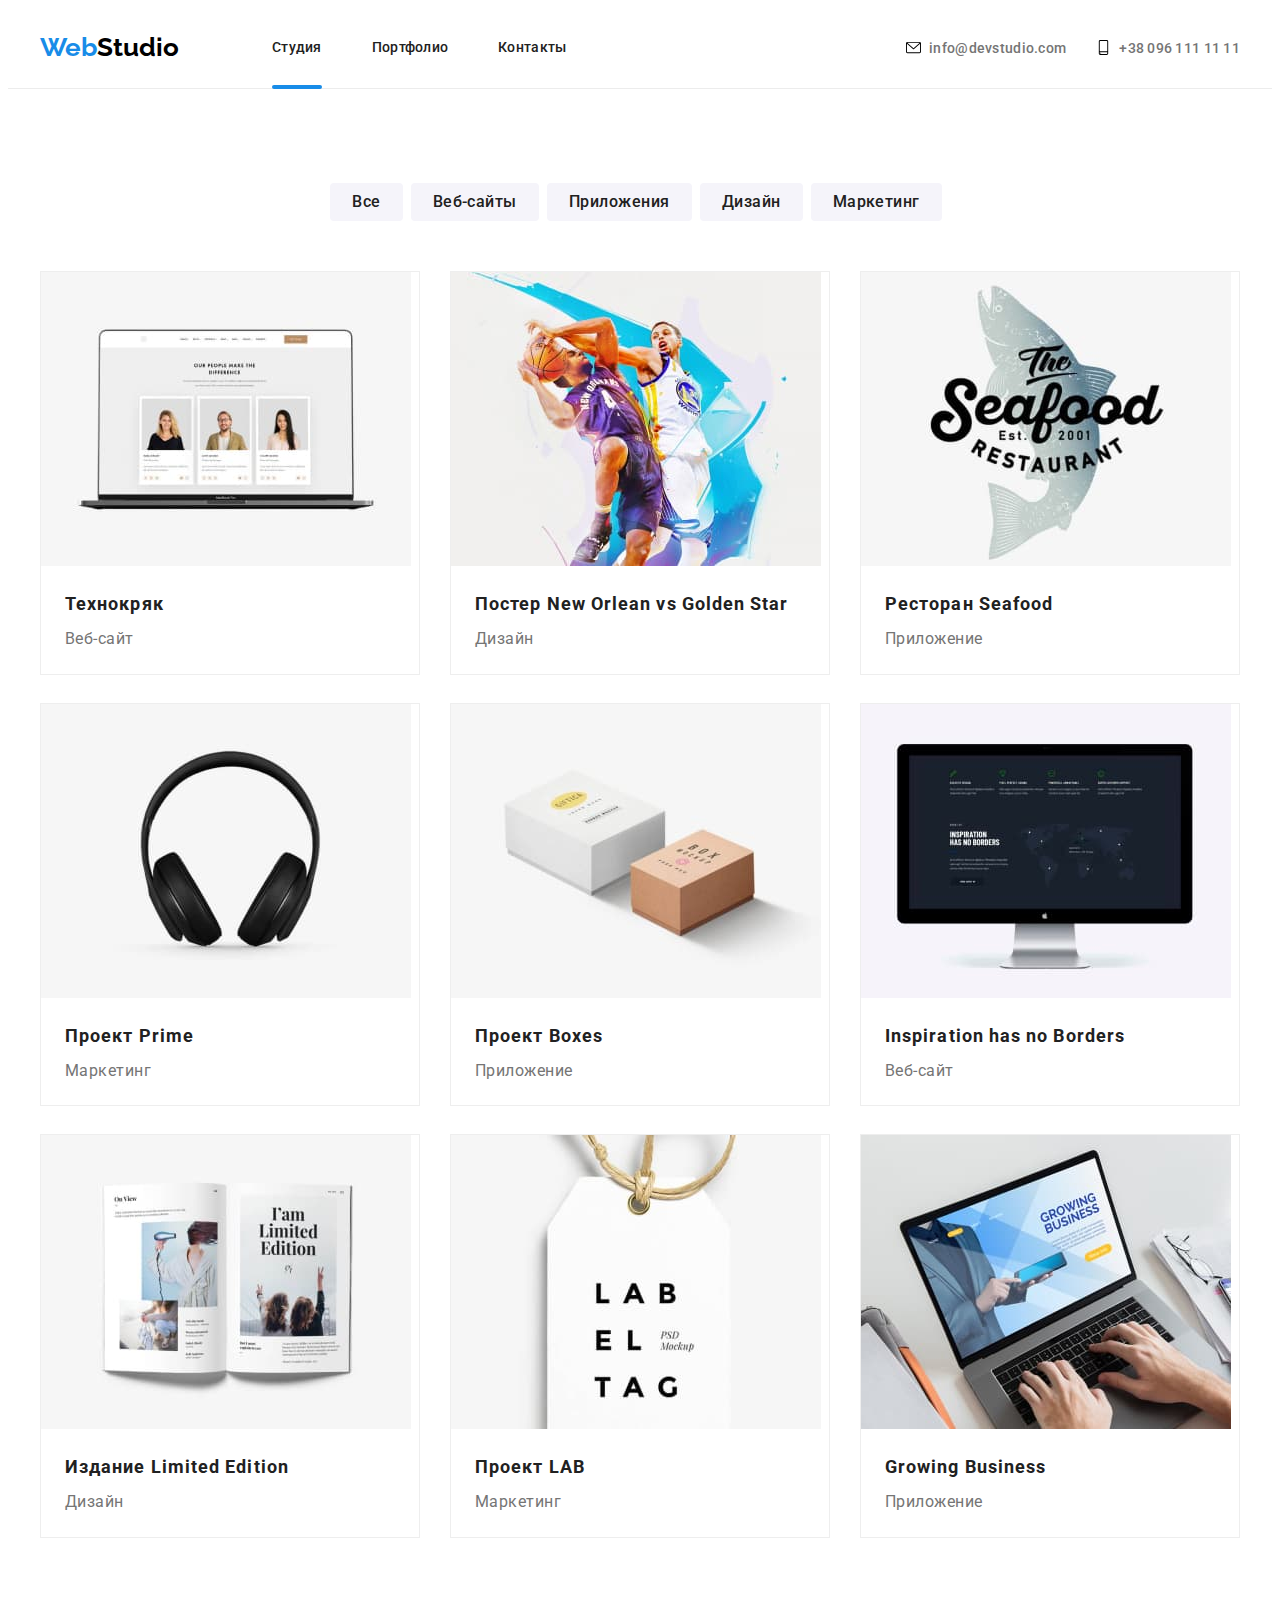
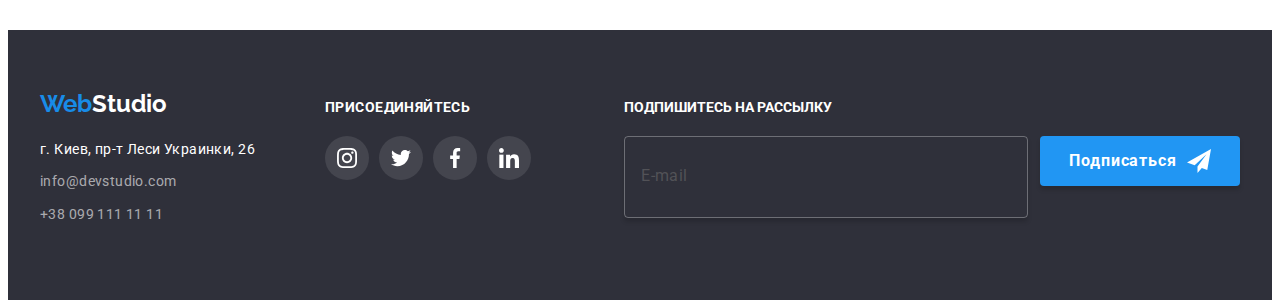
==== commit fc85411c: "hw-08-end" ====
--- a/portfolio.html
+++ b/portfolio.html
@@ -50,19 +50,19 @@
 					</svg>
 				</button>
 
-				<div class="menu-container menu-nav-container" data-menu>
+				<div class="menu-container" data-menu>
 					<nav class="main-nav">
 						<ul class="main-nav__list">
 							<li class="main-nav__item">
-								<a class="main-nav__link" href="./index.html"> Студия </a>
+								<a
+									class="main-nav__link main-nav__link--current"
+									href="./index.html"
+								>
+									Студия
+								</a>
 							</li>
 							<li class="main-nav__item">
-								<a
-									class="main-nav__link main-nav__link--current"
-									href="./portfolio.html"
-								>
-									Портфолио
-								</a>
+								<a class="main-nav__link" href="./portfolio.html">Портфолио</a>
 							</li>
 							<li class="main-nav__item">
 								<a class="main-nav__link" href="#">Контакты</a>
@@ -70,7 +70,16 @@
 						</ul>
 					</nav>
 
-					<ul class="main-contacts">
+					<ul class="main-contacts main-contacts__list">
+						<li class="main-contacts__item">
+							<a class="main-contacts__link" href="mailto:info@devstudio.com">
+								<svg class="main-contacts__icon" width="15" height="15">
+									<use href="./images/icons.svg#icon-envelope"></use>
+								</svg>
+								info@devstudio.com
+							</a>
+						</li>
+
 						<li class="main-contacts__item">
 							<a
 								class="main-contacts__link main-contacts__link--current"
@@ -82,26 +91,21 @@
 								+38 096 111 11 11
 							</a>
 						</li>
-						<li class="main-contacts__item">
-							<a class="main-contacts__link" href="mailto:info@devstudio.com">
-								<svg class="main-contacts__icon" width="15" height="15">
-									<use href="./images/icons.svg#icon-envelope"></use>
-								</svg>
-								info@devstudio.com
-							</a>
-						</li>
 					</ul>
 
 					<ul class="main-socials">
 						<li class="main-socials__item">
 							<a class="main-socials__link" href="#">Instagram</a>
 						</li>
+
 						<li class="main-socials__item">
 							<a class="main-socials__link" href="#">Twitter</a>
 						</li>
+
 						<li class="main-socials__item">
 							<a class="main-socials__link" href="#">Facebook</a>
 						</li>
+
 						<li class="main-socials__item">
 							<a class="main-socials__link" href="#">LinkedIn</a>
 						</li>
--- a/css/main.min.css
+++ b/css/main.min.css
@@ -1,2 +1,2 @@
-body{-webkit-box-sizing:border-box;box-sizing:border-box;font-family:"Roboto",sans-serif;font-size:14px;color:#757575;background-color:#fff;overflow-x:hidden}body.modal-open{overflow:hidden}p,h1,h2,h3,h4,h5,h6{margin:0px;padding:0px;letter-spacing:0.03em}a{display:inline-block;color:inherit;text-decoration:none;-webkit-transition-duration:250ms;transition-duration:250ms;-webkit-transition-timing-function:cubic-bezier(0.4, 0, 0.2, 1);transition-timing-function:cubic-bezier(0.4, 0, 0.2, 1)}address{font-style:normal}button{display:inline-block;padding:0px;border:0px;outline:0px;margin:0px;-webkit-box-shadow:0px;box-shadow:0px;background-color:transparent;font-family:inherit;color:inherit;fill:currentColor;cursor:pointer;-webkit-transition-duration:250ms;transition-duration:250ms;-webkit-transition-timing-function:cubic-bezier(0.4, 0, 0.2, 1);transition-timing-function:cubic-bezier(0.4, 0, 0.2, 1)}img{display:block;max-width:100%;height:auto}input,textarea{width:100%;border-radius:4px;border:1px solid transparent;background-color:transparent;font-family:inherit}svg{color:inherit}ul{padding:0px;margin:0px;list-style:none}.container{margin:0 auto;padding:0 15px}@media screen and (min-width: 480px){.container{width:480px}}@media screen and (min-width: 768px){.container{width:768px}}@media screen and (min-width: 1200px){.container{width:1200px}}.section{padding:60px 0px}@media screen and (min-width: 1200px){.section{padding:94px 0}}.section__title{font-weight:700;font-size:28px;line-height:1.16;letter-spacing:0.03em;text-align:center;color:#212121;margin-bottom:30px}@media screen and (min-width: 1200px){.section__title{font-size:36px;margin-bottom:50px}}.text{font-weight:400;font-size:14px;line-height:1.7;letter-spacing:0.03em;color:#757575}.is-hidden{visibility:hidden;position:absolute;top:-100%;pointer-events:none}.menu-button{display:-webkit-box;display:-ms-flexbox;display:flex;-webkit-box-pack:center;-ms-flex-pack:center;justify-content:center;-webkit-box-align:center;-ms-flex-align:center;align-items:center;position:absolute;right:15px;background-color:transparent}@media screen and (min-width: 768px){.menu-button{display:none}}.menu-button.is-open{position:fixed;z-index:15;right:15px;display:block}.menu-button{fill:#212121;-webkit-transition-property:fill;transition-property:fill;-webkit-transition-duration:250ms;transition-duration:250ms;-webkit-transition-timing-function:cubic-bezier(0.4, 0, 0.2, 1);transition-timing-function:cubic-bezier(0.4, 0, 0.2, 1)}.menu-button:hover,.menu-button:focus{fill:#188ce8}.menu-button .icon-cross{display:none}.menu-button.is-open .icon-cross{display:block}.menu-button.is-open .icon-menu{display:none}.button{min-width:200px;height:50px;padding:10px;font-weight:700;font-size:16px;line-height:1.88;letter-spacing:0.06em;color:#fff;border-radius:4px;background-color:#2196f3;-webkit-box-shadow:0px 4px 4px rgba(0,0,0,0.15);box-shadow:0px 4px 4px rgba(0,0,0,0.15);-webkit-transition-property:background-color, outline-color;transition-property:background-color, outline-color;-webkit-transition-duration:250ms;transition-duration:250ms;-webkit-transition-timing-function:cubic-bezier(0.4, 0, 0.2, 1);transition-timing-function:cubic-bezier(0.4, 0, 0.2, 1)}.button:hover,.button:focus{background-color:#188ce8}.portfolio__button{padding:6px 22px;border-radius:4px;background-color:#f5f4fa;font-weight:500;font-size:16px;line-height:1.625;letter-spacing:0.03em;text-align:center;color:#212121;outline:none;-webkit-transition-property:color, background-color, -webkit-box-shadow;transition-property:color, background-color, -webkit-box-shadow;transition-property:color, background-color, box-shadow;transition-property:color, background-color, box-shadow, -webkit-box-shadow;-webkit-transition-duration:250ms;transition-duration:250ms;-webkit-transition-timing-function:cubic-bezier(0.4, 0, 0.2, 1);transition-timing-function:cubic-bezier(0.4, 0, 0.2, 1)}.portfolio__button:hover,.portfolio__button:focus{color:#fff;background-color:#2196f3;-webkit-box-shadow:0px 3px 1px rgba(0,0,0,0.1),0px 1px 2px rgba(0,0,0,0.08),0px 2px 2px rgba(0,0,0,0.12);box-shadow:0px 3px 1px rgba(0,0,0,0.1),0px 1px 2px rgba(0,0,0,0.08),0px 2px 2px rgba(0,0,0,0.12)}.logo{font-family:"Raleway",sans-serif;font-size:24px;font-weight:700;line-height:1.16;color:#000;outline-color:transparent;-webkit-transition-property:outline-color;transition-property:outline-color}.logo:focus{outline-color:#2196f3}.logo--accent{color:#188ce8}.header__logo{padding:16px 0px;outline-color:transparent}@media screen and (min-width: 768px){.header__logo{font-size:26px;padding:26px 0px;margin-right:88px}}@media screen and (min-width: 1200px){.header__logo{font-size:26px;line-height:1.15;padding:24px 0px;margin-right:93px}}.footer__logo{margin-bottom:20px;color:#fff}.social{display:-webkit-box;display:-ms-flexbox;display:flex;-webkit-box-pack:center;-ms-flex-pack:center;justify-content:center;-webkit-box-align:center;-ms-flex-align:center;align-items:center}.social__item:not(:last-child){margin-right:10px}.social__link{display:-webkit-box;display:-ms-flexbox;display:flex;-webkit-box-pack:center;-ms-flex-pack:center;justify-content:center;-webkit-box-align:center;-ms-flex-align:center;align-items:center;width:44px;height:44px;border-radius:50%;outline-color:transparent;background-color:#fff;-webkit-transition-property:background-color, outline-color;transition-property:background-color, outline-color;-webkit-transition-duration:250ms;transition-duration:250ms;-webkit-transition-timing-function:cubic-bezier(0.4, 0, 0.2, 1);transition-timing-function:cubic-bezier(0.4, 0, 0.2, 1)}.social__link--dark{background-color:rgba(255,255,255,0.1)}.social__link:hover,.social__link:focus{background-color:#2196f3;outline-color:#2196f3}.social__icon{width:20px;height:20px;fill:#afb1b8;-webkit-transition-property:fill;transition-property:fill;-webkit-transition-duration:250ms;transition-duration:250ms;-webkit-transition-timing-function:cubic-bezier(0.4, 0, 0.2, 1);transition-timing-function:cubic-bezier(0.4, 0, 0.2, 1)}.social__icon--dark{fill:#fff}.social__link:hover .social__icon,.social__link:focus .social__icon{fill:#fff}@media screen and (min-width: 768px){.header{border-bottom:1px solid #ececec}}.header-nav{position:relative;min-height:60px;display:-webkit-box;display:-ms-flexbox;display:flex;-webkit-box-pack:justify;-ms-flex-pack:justify;justify-content:space-between;-webkit-box-align:center;-ms-flex-align:center;align-items:center}@media screen and (min-width: 768px){.header-nav{min-height:80px;display:-webkit-box;display:-ms-flexbox;display:flex;-webkit-box-pack:start;-ms-flex-pack:start;justify-content:flex-start;-webkit-box-align:center;-ms-flex-align:center;align-items:center}}.menu-container{display:none;-webkit-transition-property:-webkit-transform;transition-property:-webkit-transform;transition-property:transform;transition-property:transform, -webkit-transform;-webkit-transition-duration:250ms;transition-duration:250ms;-webkit-transition-timing-function:cubic-bezier(0.4, 0, 0.2, 1);transition-timing-function:cubic-bezier(0.4, 0, 0.2, 1)}@media screen and (min-width: 768px){.menu-container{display:block;display:-webkit-box;display:-ms-flexbox;display:flex;-webkit-box-pack:center;-ms-flex-pack:center;justify-content:center;-webkit-box-align:center;-ms-flex-align:center;align-items:center;-ms-flex-preferred-size:100%;flex-basis:100%}}.menu-container.is-open{position:fixed;top:0;left:0;z-index:10;display:-webkit-box;display:-ms-flexbox;display:flex;-webkit-box-orient:vertical;-webkit-box-direction:normal;-ms-flex-direction:column;flex-direction:column;width:100%;height:100%;padding:48px 40px;background-color:#fff}.main-nav{-webkit-box-flex:1;-ms-flex-positive:1;flex-grow:1}@media screen and (min-width: 768px){.main-nav{display:-webkit-box;display:-ms-flexbox;display:flex}}@media screen and (min-width: 768px) and (max-width: 1199px){.main-nav{margin-right:84px}}@media screen and (min-width: 768px){.main-nav__list{display:-webkit-box;display:-ms-flexbox;display:flex;-webkit-box-pack:center;-ms-flex-pack:center;justify-content:center;-webkit-box-align:center;-ms-flex-align:center;align-items:center}}@media screen and (min-width: 768px){.main-nav__item{margin-bottom:0px}}.main-nav__item:not(:last-child){margin-bottom:32px}@media screen and (min-width: 768px){.main-nav__item:not(:last-child){margin-right:50px;margin-bottom:0px}}.main-nav__link{font-weight:500;font-size:40px;line-height:1.175;letter-spacing:0.02em;color:#212121}.main-nav__link--current{color:#188ce8}.main-nav__link:hover,.main-nav__link:focus{color:#188ce8;outline-color:#188ce8}@media screen and (min-width: 768px){.main-nav__link{position:relative;padding:24px 0px;font-weight:500;font-size:14px;line-height:1.14;letter-spacing:0.02em;color:#212121;outline-color:transparent;-webkit-transition-property:color, outline-color;transition-property:color, outline-color;-webkit-transition-duration:250ms;transition-duration:250ms;-webkit-transition-timing-function:cubic-bezier(0.4, 0, 0.2, 1);transition-timing-function:cubic-bezier(0.4, 0, 0.2, 1)}.main-nav__link--current:after{content:'';display:block;position:absolute;bottom:-10px;width:100%;height:4px;border-radius:2px;background-color:#188ce8}}@media screen and (min-width: 768px) and (min-width: 1200px){.main-nav__link--current:after{bottom:-9px}}@media screen and (max-width: 767px){.main-contacts{margin-bottom:64px}}@media screen and (min-width: 768px){.main-contacts{display:-webkit-box;display:-ms-flexbox;display:flex;-webkit-box-orient:vertical;-webkit-box-direction:reverse;-ms-flex-direction:column-reverse;flex-direction:column-reverse}}@media screen and (min-width: 1200px){.main-contacts{display:-webkit-box;display:-ms-flexbox;display:flex;-webkit-box-orient:horizontal;-webkit-box-direction:reverse;-ms-flex-direction:row-reverse;flex-direction:row-reverse;margin-left:auto}}@media screen and (min-width: 1200px){.main-contacts__item:last-child{margin-right:30px}}@media screen and (max-width: 768px){.main-contacts__item:not(:last-child){margin-bottom:32px}}@media screen and (max-width: 768px){.main-contacts__item:not(:last-child){margin-bottom:10px}}@media screen and (max-width: 768px){.main-contacts__item:not(:first-child){margin-bottom:10px}}.main-contacts__icon{display:none;-webkit-transition-property:fill;transition-property:fill;-webkit-transition-duration:250ms;transition-duration:250ms;-webkit-transition-timing-function:cubic-bezier(0.4, 0, 0.2, 1);transition-timing-function:cubic-bezier(0.4, 0, 0.2, 1)}@media screen and (min-width: 768px){.main-contacts__icon{display:block;width:15px;height:15px;margin-right:8px}}.main-contacts__link:hover .main-contacts__icon,.main-contacts__link:focus .main-contacts__icon{fill:#188ce8}.main-contacts__link{font-weight:500;font-size:24px;line-height:1.16;letter-spacing:0.02em;color:#757575;-webkit-transition-property:color, outline-color;transition-property:color, outline-color;-webkit-transition-duration:250ms;transition-duration:250ms;-webkit-transition-timing-function:cubic-bezier(0.4, 0, 0.2, 1);transition-timing-function:cubic-bezier(0.4, 0, 0.2, 1)}@media screen and (max-width: 767px){.main-contacts__link--current{font-size:34px;line-height:40px;color:#188ce8}}@media screen and (min-width: 768px){.main-contacts__link{display:-webkit-box;display:-ms-flexbox;display:flex;-webkit-box-align:center;-ms-flex-align:center;align-items:center;font-size:12px;font-weight:500;color:#757575;outline-color:transparent}}@media screen and (min-width: 1200px){.main-contacts__link{font-size:14px}}.main-contacts__link:hover,.main-contacts__link:focus{color:#188ce8;fill:#188ce8;outline-color:#188ce8}.main-socials{display:-webkit-box;display:-ms-flexbox;display:flex;-ms-flex-wrap:wrap;flex-wrap:wrap}@media screen and (min-width: 768px){.main-socials{display:none}}.main-socials__link{font-weight:500;font-size:18px;line-height:1.2;letter-spacing:0.02em;color:#188ce8}.main-socials__item{position:relative;padding:5px 10px}.main-socials__item:first-child{padding-left:0px}.main-socials__item:not(:last-child)::after{content:'';display:block;position:absolute;top:0;right:0;height:100%;width:1px;background-color:rgba(33,33,33,0.2)}.hero{padding:118px 0px;margin:0px auto;text-align:center;background-image:-webkit-gradient(linear, left top, left bottom, from(rgba(47,48,58,0.4)), to(rgba(47,48,58,0.4))),url(../../images/mobile/hero-img-mobile.jpg);background-image:linear-gradient(to bottom, rgba(47,48,58,0.4), rgba(47,48,58,0.4)),url(../../images/mobile/hero-img-mobile.jpg);background-size:cover;background-repeat:no-repeat;background-color:#2f303a}@media screen and (min-width: 480px){.hero{width:480px}}@media (min-device-pixel-ratio: 2), (-webkit-min-device-pixel-ratio: 2), (min-resolution: 192dpi), (min-resolution: 2dppx){.hero .hero{background-image:url(../../images/mobile/hero-img-mobile@2x.jpg)}}@media screen and (min-width: 768px){.hero{width:768px;background-image:-webkit-gradient(linear, left top, left bottom, from(rgba(47,48,58,0.4)), to(rgba(47,48,58,0.4))),url(../../images/tablet/hero-img-tablet.jpg);background-image:linear-gradient(to bottom, rgba(47,48,58,0.4), rgba(47,48,58,0.4)),url(../../images/tablet/hero-img-tablet.jpg)}}@media screen and (min-width: 768px) and (min-device-pixel-ratio: 2), screen and (min-width: 768px) and (-webkit-min-device-pixel-ratio: 2), screen and (min-width: 768px) and (min-resolution: 192dpi), screen and (min-width: 768px) and (min-resolution: 2dppx){.hero .hero{background-image:url(../../images/tablet/hero-img-tablet@2x.jpg)}}@media screen and (min-width: 1200px){.hero{width:auto;max-width:1600px;height:600px;padding:200px 0px;background-image:-webkit-gradient(linear, left top, left bottom, from(rgba(47,48,58,0.4)), to(rgba(47,48,58,0.4))),url(../../images/desktop/hero-img-desktop.jpg);background-image:linear-gradient(to bottom, rgba(47,48,58,0.4), rgba(47,48,58,0.4)),url(../../images/desktop/hero-img-desktop.jpg)}}@media screen and (min-width: 1200px) and (min-device-pixel-ratio: 2), screen and (min-width: 1200px) and (-webkit-min-device-pixel-ratio: 2), screen and (min-width: 1200px) and (min-resolution: 192dpi), screen and (min-width: 1200px) and (min-resolution: 2dppx){.hero .hero{background-image:url(../../images/desktop/hero-img-desktop@2x.jpg)}}.hero-title{font-size:26px;line-height:1.6;font-weight:900;letter-spacing:0.06em;text-transform:uppercase;color:#fff;margin-bottom:30px}@media screen and (min-width: 1200px){.hero-title{font-size:44px;line-height:1.36}}.features-list{margin:calc(-1 * 15px)}@media screen and (min-width: 768px){.features-list{display:-webkit-box;display:-ms-flexbox;display:flex;-ms-flex-wrap:wrap;flex-wrap:wrap}}.features-list__item{margin:15px}@media screen and (min-width: 768px){.features-list__item{-ms-flex-preferred-size:calc((100% - 4 * 15px) / 2);flex-basis:calc((100% - 4 * 15px) / 2)}}@media screen and (min-width: 1200px){.features-list__item{-ms-flex-preferred-size:calc((100% - 8 * 15px) / 4);flex-basis:calc((100% - 8 * 15px) / 4)}}.features-list__title{font-weight:700;font-size:14px;line-height:1.14;letter-spacing:0.03em;color:#212121;text-transform:uppercase;text-align:center;margin:30px 0px 10px 0px}@media screen and (min-width: 768px){.features-list__title{text-align:left}}.features-list__image{display:-webkit-box;display:-ms-flexbox;display:flex;-webkit-box-pack:center;-ms-flex-pack:center;justify-content:center;-webkit-box-align:center;-ms-flex-align:center;align-items:center;height:120px;border-radius:4px;background-color:#f5f4fa}.about{display:none;padding-top:0px}@media screen and (min-width: 1200px){.about{display:block}}.about-list{display:-webkit-box;display:-ms-flexbox;display:flex;margin:calc(-1 * 15px)}.about-list__item{-ms-flex-preferred-size:calc((100% - 6 * 15px) / 3);flex-basis:calc((100% - 6 * 15px) / 3);margin:15px}.about-list__thumb{position:relative}.about-list__meta{position:absolute;left:0;bottom:0;display:-webkit-box;display:-ms-flexbox;display:flex;-webkit-box-pack:center;-ms-flex-pack:center;justify-content:center;-webkit-box-align:center;-ms-flex-align:center;align-items:center;width:100%;height:70px;background-color:rgba(47,48,58,0.8)}.about-list__title{font-weight:700;font-size:14px;line-height:1.14;text-align:center;text-transform:uppercase;color:#fff}.team{background-color:#f5f4fa}@media screen and (min-width: 768px){.team-list{display:-webkit-box;display:-ms-flexbox;display:flex;-ms-flex-wrap:wrap;flex-wrap:wrap;margin:calc(-1 * 15px)}}.team-list__item{border-radius:0px 0px 4px 4px;background-color:#fff;-webkit-box-shadow:0px 1px 3px rgba(0,0,0,0.12),0px 1px 1px rgba(0,0,0,0.14),0px 2px 1px rgba(0,0,0,0.2);box-shadow:0px 1px 3px rgba(0,0,0,0.12),0px 1px 1px rgba(0,0,0,0.14),0px 2px 1px rgba(0,0,0,0.2);margin-bottom:30px}@media screen and (min-width: 768px){.team-list__item{margin:15px}}.team-list__meta{padding:30px 32px}.team-list__top{text-align:center;margin-bottom:16px}.team-list__title{font-weight:500;font-size:16px;line-height:1.18;letter-spacing:0.03em;color:#212121;margin-bottom:10px}.clients-list{display:-webkit-box;display:-ms-flexbox;display:flex;-ms-flex-wrap:wrap;flex-wrap:wrap;margin:calc(-1 * 15px)}.clients-list__item{-ms-flex-preferred-size:calc((100% - 4 * 15px) / 2);flex-basis:calc((100% - 4 * 15px) / 2);margin:15px}@media screen and (min-width: 768px){.clients-list__item{-ms-flex-preferred-size:calc((100% - 6 * 15px) / 3);flex-basis:calc((100% - 6 * 15px) / 3)}}@media screen and (min-width: 1200px){.clients-list__item{-ms-flex-preferred-size:calc((100% - 12 * 15px) / 6);flex-basis:calc((100% - 12 * 15px) / 6)}}.clients-list__link{display:-webkit-box;display:-ms-flexbox;display:flex;-webkit-box-pack:center;-ms-flex-pack:center;justify-content:center;-webkit-box-align:center;-ms-flex-align:center;align-items:center;border-radius:4px;border:1px solid #afb1b8;overflow:hidden;outline-color:transparent;-webkit-transition-property:border-color, outline-color;transition-property:border-color, outline-color;-webkit-transition-duration:250ms;transition-duration:250ms;-webkit-transition-timing-function:cubic-bezier(0.4, 0, 0.2, 1);transition-timing-function:cubic-bezier(0.4, 0, 0.2, 1)}.clients-list__link:hover,.clients-list__link:focus{border-color:#188ce8;outline-color:#188ce8}.clients-list__icon{width:106px;height:92px;fill:#afb1b8;-webkit-transition-property:fill;transition-property:fill;-webkit-transition-duration:250ms;transition-duration:250ms;-webkit-transition-timing-function:cubic-bezier(0.4, 0, 0.2, 1);transition-timing-function:cubic-bezier(0.4, 0, 0.2, 1)}.clients-list__link:hover .clients-list__icon,.clients-list__link:focus .clients-list__icon{fill:#188ce8}.footer{padding:60px 0px;background-color:#2f303a;text-align:center}@media screen and (min-width: 1200px){.footer{text-align:start}}.footer__title{display:block;font-weight:700;font-size:14px;line-height:1.14;color:#fff;text-transform:uppercase;margin-bottom:20px}@media screen and (min-width: 768px) and (max-width: 1199px){.footer-meta{padding:0px 70px}}@media screen and (min-width: 1200px){.footer-meta{display:-webkit-box;display:-ms-flexbox;display:flex;-webkit-box-align:baseline;-ms-flex-align:baseline;align-items:baseline}}@media screen and (min-width: 768px){.footer-meta__top{display:-webkit-box;display:-ms-flexbox;display:flex;-webkit-box-pack:justify;-ms-flex-pack:justify;justify-content:space-between;-webkit-box-align:center;-ms-flex-align:center;align-items:center;-webkit-box-align:baseline;-ms-flex-align:baseline;align-items:baseline}}@media screen and (min-width: 1200px){.footer-meta__top{-webkit-box-align:baseline;-ms-flex-align:baseline;align-items:baseline;margin-right:93px}}.footer-contacts{margin-bottom:60px}@media screen and (min-width: 1200px){.footer-contacts{margin-right:70px;margin-bottom:0px}}.address-list__item:not(:last-child){margin-bottom:9px}.address__text{color:#fff}.address-list__link{font-weight:400;font-size:14px;line-height:1.7;letter-spacing:0.03em;color:rgba(255,255,255,0.6)}.footer-social{margin-bottom:60px}.footer-form{-webkit-box-flex:1;-ms-flex-positive:1;flex-grow:1}@media screen and (min-width: 1200px){.form-group{display:-webkit-box;display:-ms-flexbox;display:flex}}.form-group__input{max-width:450px;height:50px;padding:15px 16px;margin-bottom:20px;border-color:rgba(255,255,255,0.3);-webkit-box-shadow:0px 4px 4px rgba(0,0,0,0.15);box-shadow:0px 4px 4px rgba(0,0,0,0.15);color:#757575}@media screen and (min-width: 1200px){.form-group__input{margin-right:12px;margin-bottom:0px}}.form-group__input::-webkit-input-placeholder{font-weight:400;font-size:16px;line-height:1.25;letter-spacing:0.03em;color:rgba(117,117,117,0.5)}.form-group__input:-ms-input-placeholder{font-weight:400;font-size:16px;line-height:1.25;letter-spacing:0.03em;color:rgba(117,117,117,0.5)}.form-group__input::-ms-input-placeholder{font-weight:400;font-size:16px;line-height:1.25;letter-spacing:0.03em;color:rgba(117,117,117,0.5)}.form-group__input::placeholder{font-weight:400;font-size:16px;line-height:1.25;letter-spacing:0.03em;color:rgba(117,117,117,0.5)}.form-group__button{display:-webkit-box;display:-ms-flexbox;display:flex;-webkit-box-pack:center;-ms-flex-pack:center;justify-content:center;-webkit-box-align:center;-ms-flex-align:center;align-items:center;margin:0px auto}.form-group__icon{margin-left:10px}.backdrop{position:fixed;z-index:10;top:0;left:0;width:100%;height:100%;overflow-y:scroll;background-color:rgba(0,0,0,0.2);-webkit-transition-duration:250ms;transition-duration:250ms;-webkit-transition-timing-function:cubic-bezier(0.4, 0, 0.2, 1);transition-timing-function:cubic-bezier(0.4, 0, 0.2, 1)}@media screen and (max-width: 767px){.backdrop{padding:0px 15px}}.backdrop.is-hidden{opacity:0;pointer-events:none}.modal{position:absolute;top:50%;left:50%;-webkit-transform:translate(-50%, -50%);transform:translate(-50%, -50%);width:calc(100% - 15px);max-width:450px;border-radius:4px;padding:40px;opacity:1;background-color:#fff;-webkit-box-shadow:0px 1px 3px rgba(0,0,0,0.12),0px 1px 1px rgba(0,0,0,0.14),0px 2px 1px rgba(0,0,0,0.2);box-shadow:0px 1px 3px rgba(0,0,0,0.12),0px 1px 1px rgba(0,0,0,0.14),0px 2px 1px rgba(0,0,0,0.2);-webkit-transition-duration:250ms;transition-duration:250ms;-webkit-transition-timing-function:cubic-bezier(0.4, 0, 0.2, 1);transition-timing-function:cubic-bezier(0.4, 0, 0.2, 1)}@media screen and (min-width: 1200px){.modal{max-width:528px}}.modal__button{position:absolute;top:8px;right:8px;display:-webkit-box;display:-ms-flexbox;display:flex;-webkit-box-pack:center;-ms-flex-pack:center;justify-content:center;-webkit-box-align:center;-ms-flex-align:center;align-items:center;margin-left:auto;width:30px;height:30px;border-radius:50%;border:1px solid rgba(0,0,0,0.1);background-color:#fff;-webkit-box-shadow:0px;box-shadow:0px;cursor:pointer}.modal__icon{fill:#000;-webkit-transition-property:fill;transition-property:fill;-webkit-transition-duration:250ms;transition-duration:250ms;-webkit-transition-timing-function:cubic-bezier(0.4, 0, 0.2, 1);transition-timing-function:cubic-bezier(0.4, 0, 0.2, 1)}.modal__icon:hover,.modal__icon:focus{fill:#2196f3}.modal-form{display:-webkit-box;display:-ms-flexbox;display:flex;-webkit-box-orient:vertical;-webkit-box-direction:normal;-ms-flex-direction:column;flex-direction:column;-webkit-box-align:center;-ms-flex-align:center;align-items:center}.modal-form__title{font-size:20px;font-weight:700;line-height:1.15;letter-spacing:0.03em;color:#212121;text-align:center;margin-bottom:12px}.form-field{display:-webkit-box;display:-ms-flexbox;display:flex;-webkit-box-orient:vertical;-webkit-box-direction:normal;-ms-flex-direction:column;flex-direction:column;width:100%;margin-bottom:10px}.form-field:last-child{margin-bottom:0px}.form-field__label{position:relative;font-size:12px;font-weight:400;line-height:1.16;letter-spacing:0.01em;color:#757575}.form-field__input{padding:11px 12px 11px 45px;border:1px solid rgba(33,33,33,0.2);margin-top:4px;font-size:14px;font-weight:400;line-height:1.14;letter-spacing:0.01em;-webkit-transition-property:border-color, outline-color;transition-property:border-color, outline-color;-webkit-transition-duration:250ms;transition-duration:250ms;-webkit-transition-timing-function:cubic-bezier(0.4, 0, 0.2, 1);transition-timing-function:cubic-bezier(0.4, 0, 0.2, 1)}.form-field__input:hover,.form-field__input:focus,.form-field__input:active{border-color:#2196f3;outline-color:#2196f3}.form-field__icon{position:absolute;bottom:11px;left:12px;-webkit-transition-property:fill;transition-property:fill;-webkit-transition-duration:250ms;transition-duration:250ms;-webkit-transition-timing-function:cubic-bezier(0.4, 0, 0.2, 1);transition-timing-function:cubic-bezier(0.4, 0, 0.2, 1)}.form-field__input:hover+.form-field__icon,.form-field__input:focus+.form-field__icon,.form-field__input:active+.form-field__icon{fill:#2196f3}.form-field__textarea{resize:none;height:120px;padding:12px 16px;border:1px solid rgba(33,33,33,0.2);margin-top:4px;font-size:14px;font-weight:400;line-height:1.14;letter-spacing:0.01em;-webkit-transition-property:border-color, outline-color;transition-property:border-color, outline-color;-webkit-transition-duration:250ms;transition-duration:250ms;-webkit-transition-timing-function:cubic-bezier(0.4, 0, 0.2, 1);transition-timing-function:cubic-bezier(0.4, 0, 0.2, 1)}.form-field__textarea:hover,.form-field__textarea:focus,.form-field__textarea:active{border-color:#2196f3;outline-color:#2196f3}.form-field__textarea::-webkit-input-placeholder{font-weight:400;font-size:14px;line-height:1.14;letter-spacing:0.01em;color:rgba(117,117,117,0.5)}.form-field__textarea:-ms-input-placeholder{font-weight:400;font-size:14px;line-height:1.14;letter-spacing:0.01em;color:rgba(117,117,117,0.5)}.form-field__textarea::-ms-input-placeholder{font-weight:400;font-size:14px;line-height:1.14;letter-spacing:0.01em;color:rgba(117,117,117,0.5)}.form-field__textarea::placeholder{font-weight:400;font-size:14px;line-height:1.14;letter-spacing:0.01em;color:rgba(117,117,117,0.5)}.form-policy{display:-webkit-box;display:-ms-flexbox;display:flex;-webkit-box-pack:center;-ms-flex-pack:center;justify-content:center;-webkit-box-align:center;-ms-flex-align:center;align-items:center;margin-bottom:30px}.checkbox__lable{position:relative;display:-webkit-box;display:-ms-flexbox;display:flex;-webkit-box-align:center;-ms-flex-align:center;align-items:center;font-weight:400;font-size:12px;line-height:1.7;letter-spacing:0.03em;color:#757575;cursor:pointer}@media screen and (min-width: 1200px){.checkbox__lable{font-size:14px}}.checkbox__link{display:inline}.checkbox__icon{min-width:16px;height:15px;border-radius:3px;border:2px solid #000;margin-right:5px;-webkit-transition-property:background-color, border-color, fill;transition-property:background-color, border-color, fill;-webkit-transition-duration:250ms;transition-duration:250ms;-webkit-transition-timing-function:cubic-bezier(0.4, 0, 0.2, 1);transition-timing-function:cubic-bezier(0.4, 0, 0.2, 1)}.form-policy__check:checked+.checkbox__lable .checkbox__icon{background-color:#2196f3;border-color:transparent}.form-policy__check:checked+.checkbox__lable .checkbox__icon{fill:#fff}.checkbox__link{color:#2196f3;text-decoration:underline}.portfolio-filter{display:-webkit-box;display:-ms-flexbox;display:flex;-ms-flex-wrap:wrap;flex-wrap:wrap;margin-bottom:40px}@media screen and (min-width: 768px){.portfolio-filter{margin-bottom:30px}}@media screen and (min-width: 1200px){.portfolio-filter{-webkit-box-pack:center;-ms-flex-pack:center;justify-content:center;margin-bottom:50px}}.portfolio-filter__item{margin-right:8px}@media screen and (max-width: 768px){.portfolio-filter__item:nth-child(-n+3){margin-bottom:15px}}.projects{display:-webkit-box;display:-ms-flexbox;display:flex;-ms-flex-wrap:wrap;flex-wrap:wrap;margin:calc(-1 * 15px)}.projects__item{margin:15px}@media screen and (min-width: 768px){.projects__item{-ms-flex-preferred-size:calc((100% - 4 * 15px) / 2);flex-basis:calc((100% - 4 * 15px) / 2)}}@media screen and (min-width: 1200px){.projects__item{-ms-flex-preferred-size:calc((100% - 6 * 15px) / 3);flex-basis:calc((100% - 6 * 15px) / 3)}}.projects-card{display:-webkit-box;display:-ms-flexbox;display:flex;-webkit-box-orient:vertical;-webkit-box-direction:normal;-ms-flex-direction:column;flex-direction:column;height:100%;outline:none;border:1px solid #eee;-webkit-transition-property:-webkit-box-shadow;transition-property:-webkit-box-shadow;transition-property:box-shadow;transition-property:box-shadow, -webkit-box-shadow}.projects-card:hover,.projects-card:focus{-webkit-box-shadow:0px 1px 1px rgba(0,0,0,0.12),0px 4px 4px rgba(0,0,0,0.06),1px 4px 6px rgba(0,0,0,0.16);box-shadow:0px 1px 1px rgba(0,0,0,0.12),0px 4px 4px rgba(0,0,0,0.06),1px 4px 6px rgba(0,0,0,0.16)}.projects-card__meta{-webkit-box-flex:1;-ms-flex-positive:1;flex-grow:1;padding:20px 24px;background-color:#fff}.projects-card__title{font-weight:700;font-size:18px;line-height:2;letter-spacing:0.06em;color:#212121;margin-bottom:4px}.projects-card__desc{font-weight:400;font-size:16px;line-height:1.6;color:#757575}.projects-card__thumb{position:relative;overflow:hidden}.projects-card__thumb::before{display:block;content:'';position:absolute;top:0;left:0;width:100%;height:100%;background-color:rgba(33,150,243,0.9);-webkit-transform:translateY(100%);transform:translateY(100%);-webkit-transition-property:-webkit-transform;transition-property:-webkit-transform;transition-property:transform;transition-property:transform, -webkit-transform;-webkit-transition-duration:250ms;transition-duration:250ms;-webkit-transition-timing-function:cubic-bezier(0.4, 0, 0.2, 1);transition-timing-function:cubic-bezier(0.4, 0, 0.2, 1)}.projects-card:hover .projects-card__thumb::before,.projects-card:focus .projects-card__thumb::before{-webkit-transform:translateY(0);transform:translateY(0)}.projects-card__action{position:absolute;left:0;bottom:0;display:-webkit-box;display:-ms-flexbox;display:flex;-webkit-box-align:center;-ms-flex-align:center;align-items:center;width:100%;height:100%;padding:63px 24px;-webkit-transform:translateY(100%);transform:translateY(100%);-webkit-transition-property:-webkit-transform;transition-property:-webkit-transform;transition-property:transform;transition-property:transform, -webkit-transform;-webkit-transition-duration:250ms;transition-duration:250ms;-webkit-transition-timing-function:cubic-bezier(0.4, 0, 0.2, 1);transition-timing-function:cubic-bezier(0.4, 0, 0.2, 1)}.projects-card:hover .projects-card__action,.projects-card:focus .projects-card__action{-webkit-transform:translateY(0);transform:translateY(0)}.projects-card__text{font-weight:400;font-size:18px;line-height:1.5;color:#fff}
+body{-webkit-box-sizing:border-box;box-sizing:border-box;font-family:"Roboto",sans-serif;font-size:14px;color:#757575;background-color:#fff;overflow-x:hidden}body.modal-open{overflow:hidden}p,h1,h2,h3,h4,h5,h6{margin:0px;padding:0px;letter-spacing:0.03em}a{display:inline-block;color:inherit;text-decoration:none;-webkit-transition-duration:250ms;transition-duration:250ms;-webkit-transition-timing-function:cubic-bezier(0.4, 0, 0.2, 1);transition-timing-function:cubic-bezier(0.4, 0, 0.2, 1)}address{font-style:normal}button{display:inline-block;padding:0px;border:0px;outline:0px;margin:0px;-webkit-box-shadow:0px;box-shadow:0px;background-color:transparent;font-family:inherit;color:inherit;fill:currentColor;cursor:pointer;-webkit-transition-duration:250ms;transition-duration:250ms;-webkit-transition-timing-function:cubic-bezier(0.4, 0, 0.2, 1);transition-timing-function:cubic-bezier(0.4, 0, 0.2, 1)}img{display:block;max-width:100%;height:auto}input,textarea{width:100%;border-radius:4px;border:1px solid transparent;background-color:transparent;font-family:inherit}svg{color:inherit}ul{padding:0px;margin:0px;list-style:none}.container{margin:0 auto;padding:0 15px}@media screen and (min-width: 480px){.container{width:480px}}@media screen and (min-width: 768px){.container{width:768px}}@media screen and (min-width: 1200px){.container{width:1200px}}.section{padding:60px 0px}@media screen and (min-width: 1200px){.section{padding:94px 0}}.section__title{font-weight:700;font-size:28px;line-height:1.16;letter-spacing:0.03em;text-align:center;color:#212121;margin-bottom:30px}@media screen and (min-width: 1200px){.section__title{font-size:36px;margin-bottom:50px}}.text{font-weight:400;font-size:14px;line-height:1.7;letter-spacing:0.03em;color:#757575}.is-hidden{visibility:hidden;position:absolute;top:-100%;pointer-events:none}.menu-button{display:-webkit-box;display:-ms-flexbox;display:flex;-webkit-box-pack:center;-ms-flex-pack:center;justify-content:center;-webkit-box-align:center;-ms-flex-align:center;align-items:center;position:absolute;right:15px;background-color:transparent}@media screen and (min-width: 768px){.menu-button{display:none}}.menu-button.is-open{position:fixed;z-index:15;right:15px;display:block}.menu-button{fill:#212121;-webkit-transition-property:fill;transition-property:fill;-webkit-transition-duration:250ms;transition-duration:250ms;-webkit-transition-timing-function:cubic-bezier(0.4, 0, 0.2, 1);transition-timing-function:cubic-bezier(0.4, 0, 0.2, 1)}.menu-button:hover,.menu-button:focus{fill:#188ce8}.menu-button .icon-cross{display:none}.menu-button.is-open .icon-cross{display:block}.menu-button.is-open .icon-menu{display:none}.button{min-width:200px;height:50px;padding:10px;font-weight:700;font-size:16px;line-height:1.88;letter-spacing:0.06em;color:#fff;border-radius:4px;background-color:#2196f3;-webkit-box-shadow:0px 4px 4px rgba(0,0,0,0.15);box-shadow:0px 4px 4px rgba(0,0,0,0.15);-webkit-transition-property:background-color, outline-color;transition-property:background-color, outline-color;-webkit-transition-duration:250ms;transition-duration:250ms;-webkit-transition-timing-function:cubic-bezier(0.4, 0, 0.2, 1);transition-timing-function:cubic-bezier(0.4, 0, 0.2, 1)}.button:hover,.button:focus{background-color:#188ce8}.portfolio__button{padding:6px 22px;border-radius:4px;background-color:#f5f4fa;font-weight:500;font-size:16px;line-height:1.625;letter-spacing:0.03em;text-align:center;color:#212121;outline:none;-webkit-transition-property:color, background-color, -webkit-box-shadow;transition-property:color, background-color, -webkit-box-shadow;transition-property:color, background-color, box-shadow;transition-property:color, background-color, box-shadow, -webkit-box-shadow;-webkit-transition-duration:250ms;transition-duration:250ms;-webkit-transition-timing-function:cubic-bezier(0.4, 0, 0.2, 1);transition-timing-function:cubic-bezier(0.4, 0, 0.2, 1)}.portfolio__button:hover,.portfolio__button:focus{color:#fff;background-color:#2196f3;-webkit-box-shadow:0px 3px 1px rgba(0,0,0,0.1),0px 1px 2px rgba(0,0,0,0.08),0px 2px 2px rgba(0,0,0,0.12);box-shadow:0px 3px 1px rgba(0,0,0,0.1),0px 1px 2px rgba(0,0,0,0.08),0px 2px 2px rgba(0,0,0,0.12)}.logo{font-family:"Raleway",sans-serif;font-size:24px;font-weight:700;line-height:1.16;color:#000;outline-color:transparent;-webkit-transition-property:outline-color;transition-property:outline-color}.logo:focus{outline-color:#2196f3}.logo--accent{color:#188ce8}.header__logo{padding:16px 0px;outline-color:transparent}@media screen and (min-width: 768px){.header__logo{font-size:26px;padding:26px 0px;margin-right:88px}}@media screen and (min-width: 1200px){.header__logo{font-size:26px;line-height:1.15;padding:24px 0px;margin-right:93px}}.footer__logo{margin-bottom:20px;color:#fff}.social{display:-webkit-box;display:-ms-flexbox;display:flex;-webkit-box-pack:center;-ms-flex-pack:center;justify-content:center;-webkit-box-align:center;-ms-flex-align:center;align-items:center}.social__item:not(:last-child){margin-right:10px}.social__link{display:-webkit-box;display:-ms-flexbox;display:flex;-webkit-box-pack:center;-ms-flex-pack:center;justify-content:center;-webkit-box-align:center;-ms-flex-align:center;align-items:center;width:44px;height:44px;border-radius:50%;outline-color:transparent;background-color:#fff;-webkit-transition-property:background-color, outline-color;transition-property:background-color, outline-color;-webkit-transition-duration:250ms;transition-duration:250ms;-webkit-transition-timing-function:cubic-bezier(0.4, 0, 0.2, 1);transition-timing-function:cubic-bezier(0.4, 0, 0.2, 1)}.social__link--dark{background-color:rgba(255,255,255,0.1)}.social__link:hover,.social__link:focus{background-color:#2196f3;outline-color:#2196f3}.social__icon{width:20px;height:20px;fill:#afb1b8;-webkit-transition-property:fill;transition-property:fill;-webkit-transition-duration:250ms;transition-duration:250ms;-webkit-transition-timing-function:cubic-bezier(0.4, 0, 0.2, 1);transition-timing-function:cubic-bezier(0.4, 0, 0.2, 1)}.social__icon--dark{fill:#fff}.social__link:hover .social__icon,.social__link:focus .social__icon{fill:#fff}@media screen and (min-width: 768px){.header{border-bottom:1px solid #ececec}}.header-nav{position:relative;min-height:60px;display:-webkit-box;display:-ms-flexbox;display:flex;-webkit-box-pack:justify;-ms-flex-pack:justify;justify-content:space-between;-webkit-box-align:center;-ms-flex-align:center;align-items:center}@media screen and (min-width: 768px){.header-nav{min-height:80px}}@media screen and (min-width: 1200px){.header-nav{min-height:80px;display:-webkit-box;display:-ms-flexbox;display:flex;-webkit-box-pack:start;-ms-flex-pack:start;justify-content:flex-start;-webkit-box-align:center;-ms-flex-align:center;align-items:center}}.menu-container{display:none;-webkit-transition-property:-webkit-transform;transition-property:-webkit-transform;transition-property:transform;transition-property:transform, -webkit-transform;-webkit-transition-duration:250ms;transition-duration:250ms;-webkit-transition-timing-function:cubic-bezier(0.4, 0, 0.2, 1);transition-timing-function:cubic-bezier(0.4, 0, 0.2, 1)}@media screen and (min-width: 768px){.menu-container{display:block;display:-webkit-box;display:-ms-flexbox;display:flex;-webkit-box-pack:center;-ms-flex-pack:center;justify-content:center;-webkit-box-align:center;-ms-flex-align:center;align-items:center;-ms-flex-preferred-size:100%;flex-basis:100%}}.menu-container.is-open{position:fixed;top:0;left:0;z-index:10;display:-webkit-box;display:-ms-flexbox;display:flex;-webkit-box-orient:vertical;-webkit-box-direction:normal;-ms-flex-direction:column;flex-direction:column;width:100%;height:100%;padding:48px 40px;background-color:#fff}.main-nav{-webkit-box-flex:1;-ms-flex-positive:1;flex-grow:1}@media screen and (min-width: 768px){.main-nav{display:-webkit-box;display:-ms-flexbox;display:flex}}@media screen and (min-width: 768px) and (max-width: 1199px){.main-nav{margin-right:84px}}@media screen and (min-width: 768px){.main-nav__list{display:-webkit-box;display:-ms-flexbox;display:flex;-webkit-box-pack:center;-ms-flex-pack:center;justify-content:center;-webkit-box-align:center;-ms-flex-align:center;align-items:center}}@media screen and (min-width: 768px){.main-nav__item{margin-bottom:0px}}.main-nav__item:not(:last-child){margin-bottom:32px}@media screen and (min-width: 768px){.main-nav__item:not(:last-child){margin-right:50px;margin-bottom:0px}}.main-nav__link{font-weight:500;font-size:40px;line-height:1.175;letter-spacing:0.02em;color:#212121}.main-nav__link--current{color:#188ce8}.main-nav__link:hover,.main-nav__link:focus{color:#188ce8;outline-color:#188ce8}@media screen and (min-width: 768px){.main-nav__link{position:relative;padding:24px 0px;font-weight:500;font-size:14px;line-height:1.14;letter-spacing:0.02em;color:#212121;outline-color:transparent;-webkit-transition-property:color, outline-color;transition-property:color, outline-color;-webkit-transition-duration:250ms;transition-duration:250ms;-webkit-transition-timing-function:cubic-bezier(0.4, 0, 0.2, 1);transition-timing-function:cubic-bezier(0.4, 0, 0.2, 1)}.main-nav__link--current:after{content:'';display:block;position:absolute;bottom:-10px;width:100%;height:4px;border-radius:2px;background-color:#188ce8}}@media screen and (min-width: 768px) and (min-width: 1200px){.main-nav__link--current:after{bottom:-9px}}@media screen and (max-width: 767px){.main-contacts{margin-bottom:64px;display:-webkit-box;display:-ms-flexbox;display:flex;-webkit-box-orient:vertical;-webkit-box-direction:reverse;-ms-flex-direction:column-reverse;flex-direction:column-reverse}}@media screen and (max-width: 767px) and (max-width: 767px){.main-contacts .main-contacts__item:last-child{margin-bottom:32px}}@media screen and (min-width: 1200px){.main-contacts{display:-webkit-box;display:-ms-flexbox;display:flex;margin-left:auto}}@media screen and (min-width: 768px) and (max-width: 1199px){.main-contacts__item:first-child{margin-bottom:10px}}@media screen and (min-width: 1200px){.main-contacts__item:first-child{display:-webkit-box;display:-ms-flexbox;display:flex;margin-right:30px}}.main-contacts__icon{display:none;-webkit-transition-property:fill;transition-property:fill;-webkit-transition-duration:250ms;transition-duration:250ms;-webkit-transition-timing-function:cubic-bezier(0.4, 0, 0.2, 1);transition-timing-function:cubic-bezier(0.4, 0, 0.2, 1)}@media screen and (min-width: 768px){.main-contacts__icon{display:block;width:15px;height:15px;margin-right:8px}}.main-contacts__link:hover .main-contacts__icon,.main-contacts__link:focus .main-contacts__icon{fill:#188ce8}.main-contacts__link{font-weight:500;font-size:24px;line-height:1.16;letter-spacing:0.02em;color:#757575;-webkit-transition-property:color, outline-color;transition-property:color, outline-color;-webkit-transition-duration:250ms;transition-duration:250ms;-webkit-transition-timing-function:cubic-bezier(0.4, 0, 0.2, 1);transition-timing-function:cubic-bezier(0.4, 0, 0.2, 1)}@media screen and (max-width: 767px){.main-contacts__link--current{font-size:34px;line-height:40px;color:#188ce8}}@media screen and (min-width: 768px){.main-contacts__link{display:-webkit-box;display:-ms-flexbox;display:flex;-webkit-box-align:center;-ms-flex-align:center;align-items:center;font-size:12px;font-weight:500;color:#757575;outline-color:transparent}}@media screen and (min-width: 1200px){.main-contacts__link{font-size:14px}}.main-contacts__link:hover,.main-contacts__link:focus{color:#188ce8;fill:#188ce8;outline-color:#188ce8}.main-socials{display:-webkit-box;display:-ms-flexbox;display:flex;-ms-flex-wrap:wrap;flex-wrap:wrap}@media screen and (min-width: 768px){.main-socials{display:none}}.main-socials__link{font-weight:500;font-size:18px;line-height:1.2;letter-spacing:0.02em;color:#188ce8}.main-socials__item{position:relative;padding:5px 10px}.main-socials__item:first-child{padding-left:0px}.main-socials__item:not(:last-child)::after{content:'';display:block;position:absolute;top:0;right:0;height:100%;width:1px;background-color:rgba(33,33,33,0.2)}.hero{padding:118px 0px;margin:0px auto;text-align:center;background-image:-webkit-gradient(linear, left top, left bottom, from(rgba(47,48,58,0.4)), to(rgba(47,48,58,0.4))),url(../../../images/mobile/hero-img-mobile.jpg);background-image:linear-gradient(to bottom, rgba(47,48,58,0.4), rgba(47,48,58,0.4)),url(../../../images/mobile/hero-img-mobile.jpg);background-size:cover;background-repeat:no-repeat;background-color:#2f303a}@media screen and (min-width: 480px){.hero{width:480px}}@media (min-device-pixel-ratio: 2), (-webkit-min-device-pixel-ratio: 2), (min-resolution: 192dpi), (min-resolution: 2dppx){.hero .hero{background-image:url(../../../images/mobile/hero-img-mobile@2x.jpg)}}@media screen and (min-width: 768px){.hero{width:768px;background-image:-webkit-gradient(linear, left top, left bottom, from(rgba(47,48,58,0.4)), to(rgba(47,48,58,0.4))),url(../../images/tablet/hero-img-tablet.jpg);background-image:linear-gradient(to bottom, rgba(47,48,58,0.4), rgba(47,48,58,0.4)),url(../../images/tablet/hero-img-tablet.jpg)}}@media screen and (min-width: 768px) and (min-device-pixel-ratio: 2), screen and (min-width: 768px) and (-webkit-min-device-pixel-ratio: 2), screen and (min-width: 768px) and (min-resolution: 192dpi), screen and (min-width: 768px) and (min-resolution: 2dppx){.hero .hero{background-image:url(../../images/tablet/hero-img-tablet@2x.jpg)}}@media screen and (min-width: 1200px){.hero{width:auto;max-width:1600px;height:600px;padding:200px 0px;background-image:-webkit-gradient(linear, left top, left bottom, from(rgba(47,48,58,0.4)), to(rgba(47,48,58,0.4))),url(../../images/desktop/hero-img-desktop.jpg);background-image:linear-gradient(to bottom, rgba(47,48,58,0.4), rgba(47,48,58,0.4)),url(../../images/desktop/hero-img-desktop.jpg)}}@media screen and (min-width: 1200px) and (min-device-pixel-ratio: 2), screen and (min-width: 1200px) and (-webkit-min-device-pixel-ratio: 2), screen and (min-width: 1200px) and (min-resolution: 192dpi), screen and (min-width: 1200px) and (min-resolution: 2dppx){.hero .hero{background-image:url(../../images/desktop/hero-img-desktop@2x.jpg)}}.hero-title{font-size:26px;line-height:1.6;font-weight:900;letter-spacing:0.06em;text-transform:uppercase;color:#fff;margin-bottom:30px}@media screen and (min-width: 1200px){.hero-title{font-size:44px;line-height:1.36}}.features-list{margin:calc(-1 * 15px)}@media screen and (min-width: 768px){.features-list{display:-webkit-box;display:-ms-flexbox;display:flex;-ms-flex-wrap:wrap;flex-wrap:wrap}}.features-list__item{margin:15px}@media screen and (min-width: 768px){.features-list__item{-ms-flex-preferred-size:calc((100% - 4 * 15px) / 2);flex-basis:calc((100% - 4 * 15px) / 2)}}@media screen and (min-width: 1200px){.features-list__item{-ms-flex-preferred-size:calc((100% - 8 * 15px) / 4);flex-basis:calc((100% - 8 * 15px) / 4)}}.features-list__title{font-weight:700;font-size:14px;line-height:1.14;letter-spacing:0.03em;color:#212121;text-transform:uppercase;text-align:center;margin:30px 0px 10px 0px}@media screen and (min-width: 768px){.features-list__title{text-align:left}}.features-list__image{display:-webkit-box;display:-ms-flexbox;display:flex;-webkit-box-pack:center;-ms-flex-pack:center;justify-content:center;-webkit-box-align:center;-ms-flex-align:center;align-items:center;height:120px;border-radius:4px;background-color:#f5f4fa}.about{display:none;padding-top:0px}@media screen and (min-width: 1200px){.about{display:block}}.about-list{display:-webkit-box;display:-ms-flexbox;display:flex;margin:calc(-1 * 15px)}.about-list__item{-ms-flex-preferred-size:calc((100% - 6 * 15px) / 3);flex-basis:calc((100% - 6 * 15px) / 3);margin:15px}.about-list__thumb{position:relative}.about-list__meta{position:absolute;left:0;bottom:0;display:-webkit-box;display:-ms-flexbox;display:flex;-webkit-box-pack:center;-ms-flex-pack:center;justify-content:center;-webkit-box-align:center;-ms-flex-align:center;align-items:center;width:100%;height:70px;background-color:rgba(47,48,58,0.8)}.about-list__title{font-weight:700;font-size:14px;line-height:1.14;text-align:center;text-transform:uppercase;color:#fff}.team{background-color:#f5f4fa}@media screen and (min-width: 768px){.team-list{display:-webkit-box;display:-ms-flexbox;display:flex;-ms-flex-wrap:wrap;flex-wrap:wrap;margin:calc(-1 * 15px)}}.team-list__item{border-radius:0px 0px 4px 4px;background-color:#fff;-webkit-box-shadow:0px 1px 3px rgba(0,0,0,0.12),0px 1px 1px rgba(0,0,0,0.14),0px 2px 1px rgba(0,0,0,0.2);box-shadow:0px 1px 3px rgba(0,0,0,0.12),0px 1px 1px rgba(0,0,0,0.14),0px 2px 1px rgba(0,0,0,0.2);margin-bottom:30px}@media screen and (min-width: 768px){.team-list__item{margin:15px}}.team-list__meta{padding:30px 32px}.team-list__top{text-align:center;margin-bottom:16px}.team-list__title{font-weight:500;font-size:16px;line-height:1.18;letter-spacing:0.03em;color:#212121;margin-bottom:10px}.clients-list{display:-webkit-box;display:-ms-flexbox;display:flex;-ms-flex-wrap:wrap;flex-wrap:wrap;margin:calc(-1 * 15px)}.clients-list__item{-ms-flex-preferred-size:calc((100% - 4 * 15px) / 2);flex-basis:calc((100% - 4 * 15px) / 2);margin:15px}@media screen and (min-width: 768px){.clients-list__item{-ms-flex-preferred-size:calc((100% - 6 * 15px) / 3);flex-basis:calc((100% - 6 * 15px) / 3)}}@media screen and (min-width: 1200px){.clients-list__item{-ms-flex-preferred-size:calc((100% - 12 * 15px) / 6);flex-basis:calc((100% - 12 * 15px) / 6)}}.clients-list__link{display:-webkit-box;display:-ms-flexbox;display:flex;-webkit-box-pack:center;-ms-flex-pack:center;justify-content:center;-webkit-box-align:center;-ms-flex-align:center;align-items:center;border-radius:4px;border:1px solid #afb1b8;overflow:hidden;outline-color:transparent;-webkit-transition-property:border-color, outline-color;transition-property:border-color, outline-color;-webkit-transition-duration:250ms;transition-duration:250ms;-webkit-transition-timing-function:cubic-bezier(0.4, 0, 0.2, 1);transition-timing-function:cubic-bezier(0.4, 0, 0.2, 1)}.clients-list__link:hover,.clients-list__link:focus{border-color:#188ce8;outline-color:#188ce8}.clients-list__icon{width:106px;height:92px;fill:#afb1b8;-webkit-transition-property:fill;transition-property:fill;-webkit-transition-duration:250ms;transition-duration:250ms;-webkit-transition-timing-function:cubic-bezier(0.4, 0, 0.2, 1);transition-timing-function:cubic-bezier(0.4, 0, 0.2, 1)}.clients-list__link:hover .clients-list__icon,.clients-list__link:focus .clients-list__icon{fill:#188ce8}.footer{padding:60px 0px;background-color:#2f303a;text-align:center}@media screen and (min-width: 1200px){.footer{text-align:start}}.footer__title{display:block;font-weight:700;font-size:14px;line-height:1.14;color:#fff;text-transform:uppercase;margin-bottom:20px}@media screen and (min-width: 768px) and (max-width: 1199px){.footer-meta{padding:0px 70px}}@media screen and (min-width: 1200px){.footer-meta{display:-webkit-box;display:-ms-flexbox;display:flex;-webkit-box-align:baseline;-ms-flex-align:baseline;align-items:baseline}}@media screen and (min-width: 768px){.footer-meta__top{display:-webkit-box;display:-ms-flexbox;display:flex;-webkit-box-pack:justify;-ms-flex-pack:justify;justify-content:space-between;-webkit-box-align:center;-ms-flex-align:center;align-items:center;-webkit-box-align:baseline;-ms-flex-align:baseline;align-items:baseline}}@media screen and (min-width: 1200px){.footer-meta__top{-webkit-box-align:baseline;-ms-flex-align:baseline;align-items:baseline;margin-right:93px}}.footer-contacts{margin-bottom:60px}@media screen and (min-width: 1200px){.footer-contacts{margin-right:70px;margin-bottom:0px}}.address-list__item:not(:last-child){margin-bottom:9px}.address__text{color:#fff}.address-list__link{font-weight:400;font-size:14px;line-height:1.7;letter-spacing:0.03em;color:rgba(255,255,255,0.6)}.footer-social{margin-bottom:60px}.footer-form{-webkit-box-flex:1;-ms-flex-positive:1;flex-grow:1}@media screen and (min-width: 1200px){.form-group{display:-webkit-box;display:-ms-flexbox;display:flex}}.form-group__input{max-width:450px;height:50px;padding:15px 16px;margin-bottom:20px;border-color:rgba(255,255,255,0.3);-webkit-box-shadow:0px 4px 4px rgba(0,0,0,0.15);box-shadow:0px 4px 4px rgba(0,0,0,0.15);color:#757575}@media screen and (min-width: 1200px){.form-group__input{margin-right:12px;margin-bottom:0px}}.form-group__input::-webkit-input-placeholder{font-weight:400;font-size:16px;line-height:1.25;letter-spacing:0.03em;color:rgba(117,117,117,0.5)}.form-group__input:-ms-input-placeholder{font-weight:400;font-size:16px;line-height:1.25;letter-spacing:0.03em;color:rgba(117,117,117,0.5)}.form-group__input::-ms-input-placeholder{font-weight:400;font-size:16px;line-height:1.25;letter-spacing:0.03em;color:rgba(117,117,117,0.5)}.form-group__input::placeholder{font-weight:400;font-size:16px;line-height:1.25;letter-spacing:0.03em;color:rgba(117,117,117,0.5)}.form-group__button{display:-webkit-box;display:-ms-flexbox;display:flex;-webkit-box-pack:center;-ms-flex-pack:center;justify-content:center;-webkit-box-align:center;-ms-flex-align:center;align-items:center;margin:0px auto}.form-group__icon{margin-left:10px}.backdrop{position:fixed;z-index:10;top:0;left:0;width:100%;height:100%;overflow-y:scroll;background-color:rgba(0,0,0,0.2);-webkit-transition-duration:250ms;transition-duration:250ms;-webkit-transition-timing-function:cubic-bezier(0.4, 0, 0.2, 1);transition-timing-function:cubic-bezier(0.4, 0, 0.2, 1)}@media screen and (max-width: 767px){.backdrop{padding:0px 15px}}.backdrop.is-hidden{opacity:0;pointer-events:none}.modal{position:absolute;top:50%;left:50%;-webkit-transform:translate(-50%, -50%);transform:translate(-50%, -50%);width:calc(100% - 15px);max-width:450px;border-radius:4px;padding:40px;opacity:1;background-color:#fff;-webkit-box-shadow:0px 1px 3px rgba(0,0,0,0.12),0px 1px 1px rgba(0,0,0,0.14),0px 2px 1px rgba(0,0,0,0.2);box-shadow:0px 1px 3px rgba(0,0,0,0.12),0px 1px 1px rgba(0,0,0,0.14),0px 2px 1px rgba(0,0,0,0.2);-webkit-transition-duration:250ms;transition-duration:250ms;-webkit-transition-timing-function:cubic-bezier(0.4, 0, 0.2, 1);transition-timing-function:cubic-bezier(0.4, 0, 0.2, 1)}@media screen and (min-width: 1200px){.modal{max-width:528px}}.modal__button{position:absolute;top:8px;right:8px;display:-webkit-box;display:-ms-flexbox;display:flex;-webkit-box-pack:center;-ms-flex-pack:center;justify-content:center;-webkit-box-align:center;-ms-flex-align:center;align-items:center;margin-left:auto;width:30px;height:30px;border-radius:50%;border:1px solid rgba(0,0,0,0.1);background-color:#fff;-webkit-box-shadow:0px;box-shadow:0px;cursor:pointer}.modal__icon{fill:#000;-webkit-transition-property:fill;transition-property:fill;-webkit-transition-duration:250ms;transition-duration:250ms;-webkit-transition-timing-function:cubic-bezier(0.4, 0, 0.2, 1);transition-timing-function:cubic-bezier(0.4, 0, 0.2, 1)}.modal__icon:hover,.modal__icon:focus{fill:#2196f3}.modal-form{display:-webkit-box;display:-ms-flexbox;display:flex;-webkit-box-orient:vertical;-webkit-box-direction:normal;-ms-flex-direction:column;flex-direction:column;-webkit-box-align:center;-ms-flex-align:center;align-items:center}.modal-form__title{font-size:20px;font-weight:700;line-height:1.15;letter-spacing:0.03em;color:#212121;text-align:center;margin-bottom:12px}.form-field{display:-webkit-box;display:-ms-flexbox;display:flex;-webkit-box-orient:vertical;-webkit-box-direction:normal;-ms-flex-direction:column;flex-direction:column;width:100%;margin-bottom:10px}.form-field:last-child{margin-bottom:0px}.form-field__label{position:relative;font-size:12px;font-weight:400;line-height:1.16;letter-spacing:0.01em;color:#757575}.form-field__input{padding:11px 12px 11px 45px;border:1px solid rgba(33,33,33,0.2);margin-top:4px;font-size:14px;font-weight:400;line-height:1.14;letter-spacing:0.01em;-webkit-transition-property:border-color, outline-color;transition-property:border-color, outline-color;-webkit-transition-duration:250ms;transition-duration:250ms;-webkit-transition-timing-function:cubic-bezier(0.4, 0, 0.2, 1);transition-timing-function:cubic-bezier(0.4, 0, 0.2, 1)}.form-field__input:hover,.form-field__input:focus,.form-field__input:active{border-color:#2196f3;outline-color:#2196f3}.form-field__icon{position:absolute;bottom:11px;left:12px;-webkit-transition-property:fill;transition-property:fill;-webkit-transition-duration:250ms;transition-duration:250ms;-webkit-transition-timing-function:cubic-bezier(0.4, 0, 0.2, 1);transition-timing-function:cubic-bezier(0.4, 0, 0.2, 1)}.form-field__input:hover+.form-field__icon,.form-field__input:focus+.form-field__icon,.form-field__input:active+.form-field__icon{fill:#2196f3}.form-field__textarea{resize:none;height:120px;padding:12px 16px;border:1px solid rgba(33,33,33,0.2);margin-top:4px;font-size:14px;font-weight:400;line-height:1.14;letter-spacing:0.01em;-webkit-transition-property:border-color, outline-color;transition-property:border-color, outline-color;-webkit-transition-duration:250ms;transition-duration:250ms;-webkit-transition-timing-function:cubic-bezier(0.4, 0, 0.2, 1);transition-timing-function:cubic-bezier(0.4, 0, 0.2, 1)}.form-field__textarea:hover,.form-field__textarea:focus,.form-field__textarea:active{border-color:#2196f3;outline-color:#2196f3}.form-field__textarea::-webkit-input-placeholder{font-weight:400;font-size:14px;line-height:1.14;letter-spacing:0.01em;color:rgba(117,117,117,0.5)}.form-field__textarea:-ms-input-placeholder{font-weight:400;font-size:14px;line-height:1.14;letter-spacing:0.01em;color:rgba(117,117,117,0.5)}.form-field__textarea::-ms-input-placeholder{font-weight:400;font-size:14px;line-height:1.14;letter-spacing:0.01em;color:rgba(117,117,117,0.5)}.form-field__textarea::placeholder{font-weight:400;font-size:14px;line-height:1.14;letter-spacing:0.01em;color:rgba(117,117,117,0.5)}.form-policy{display:-webkit-box;display:-ms-flexbox;display:flex;-webkit-box-pack:center;-ms-flex-pack:center;justify-content:center;-webkit-box-align:center;-ms-flex-align:center;align-items:center;margin-bottom:30px}.checkbox__lable{position:relative;display:-webkit-box;display:-ms-flexbox;display:flex;-webkit-box-align:center;-ms-flex-align:center;align-items:center;font-weight:400;font-size:12px;line-height:1.7;letter-spacing:0.03em;color:#757575;cursor:pointer}@media screen and (min-width: 1200px){.checkbox__lable{font-size:14px}}.checkbox__link{display:inline}.checkbox__icon{min-width:16px;height:15px;border-radius:3px;border:2px solid #000;margin-right:5px;-webkit-transition-property:background-color, border-color, fill;transition-property:background-color, border-color, fill;-webkit-transition-duration:250ms;transition-duration:250ms;-webkit-transition-timing-function:cubic-bezier(0.4, 0, 0.2, 1);transition-timing-function:cubic-bezier(0.4, 0, 0.2, 1)}.form-policy__check:checked+.checkbox__lable .checkbox__icon{background-color:#2196f3;border-color:transparent}.form-policy__check:checked+.checkbox__lable .checkbox__icon{fill:#fff}.checkbox__link{color:#2196f3;text-decoration:underline}.portfolio-filter{display:-webkit-box;display:-ms-flexbox;display:flex;-ms-flex-wrap:wrap;flex-wrap:wrap;margin-bottom:40px}@media screen and (min-width: 768px){.portfolio-filter{margin-bottom:30px}}@media screen and (min-width: 1200px){.portfolio-filter{-webkit-box-pack:center;-ms-flex-pack:center;justify-content:center;margin-bottom:50px}}.portfolio-filter__item{margin-right:8px}@media screen and (max-width: 768px){.portfolio-filter__item:nth-child(-n+3){margin-bottom:15px}}.projects{display:-webkit-box;display:-ms-flexbox;display:flex;-ms-flex-wrap:wrap;flex-wrap:wrap;margin:calc(-1 * 15px)}.projects__item{margin:15px}@media screen and (min-width: 768px){.projects__item{-ms-flex-preferred-size:calc((100% - 4 * 15px) / 2);flex-basis:calc((100% - 4 * 15px) / 2)}}@media screen and (min-width: 1200px){.projects__item{-ms-flex-preferred-size:calc((100% - 6 * 15px) / 3);flex-basis:calc((100% - 6 * 15px) / 3)}}.projects-card{display:-webkit-box;display:-ms-flexbox;display:flex;-webkit-box-orient:vertical;-webkit-box-direction:normal;-ms-flex-direction:column;flex-direction:column;height:100%;outline:none;border:1px solid #eee;-webkit-transition-property:-webkit-box-shadow;transition-property:-webkit-box-shadow;transition-property:box-shadow;transition-property:box-shadow, -webkit-box-shadow}.projects-card:hover,.projects-card:focus{-webkit-box-shadow:0px 1px 1px rgba(0,0,0,0.12),0px 4px 4px rgba(0,0,0,0.06),1px 4px 6px rgba(0,0,0,0.16);box-shadow:0px 1px 1px rgba(0,0,0,0.12),0px 4px 4px rgba(0,0,0,0.06),1px 4px 6px rgba(0,0,0,0.16)}.projects-card__meta{-webkit-box-flex:1;-ms-flex-positive:1;flex-grow:1;padding:20px 24px;background-color:#fff}.projects-card__title{font-weight:700;font-size:18px;line-height:2;letter-spacing:0.06em;color:#212121;margin-bottom:4px}.projects-card__desc{font-weight:400;font-size:16px;line-height:1.6;color:#757575}.projects-card__thumb{position:relative;overflow:hidden}.projects-card__thumb::before{display:block;content:'';position:absolute;top:0;left:0;width:100%;height:100%;background-color:rgba(33,150,243,0.9);-webkit-transform:translateY(100%);transform:translateY(100%);-webkit-transition-property:-webkit-transform;transition-property:-webkit-transform;transition-property:transform;transition-property:transform, -webkit-transform;-webkit-transition-duration:250ms;transition-duration:250ms;-webkit-transition-timing-function:cubic-bezier(0.4, 0, 0.2, 1);transition-timing-function:cubic-bezier(0.4, 0, 0.2, 1)}.projects-card:hover .projects-card__thumb::before,.projects-card:focus .projects-card__thumb::before{-webkit-transform:translateY(0);transform:translateY(0)}.projects-card__action{position:absolute;left:0;bottom:0;display:-webkit-box;display:-ms-flexbox;display:flex;-webkit-box-align:center;-ms-flex-align:center;align-items:center;width:100%;height:100%;padding:63px 24px;-webkit-transform:translateY(100%);transform:translateY(100%);-webkit-transition-property:-webkit-transform;transition-property:-webkit-transform;transition-property:transform;transition-property:transform, -webkit-transform;-webkit-transition-duration:250ms;transition-duration:250ms;-webkit-transition-timing-function:cubic-bezier(0.4, 0, 0.2, 1);transition-timing-function:cubic-bezier(0.4, 0, 0.2, 1)}.projects-card:hover .projects-card__action,.projects-card:focus .projects-card__action{-webkit-transform:translateY(0);transform:translateY(0)}.projects-card__text{font-weight:400;font-size:18px;line-height:1.5;color:#fff}
 /*# sourceMappingURL=main.min.css.map */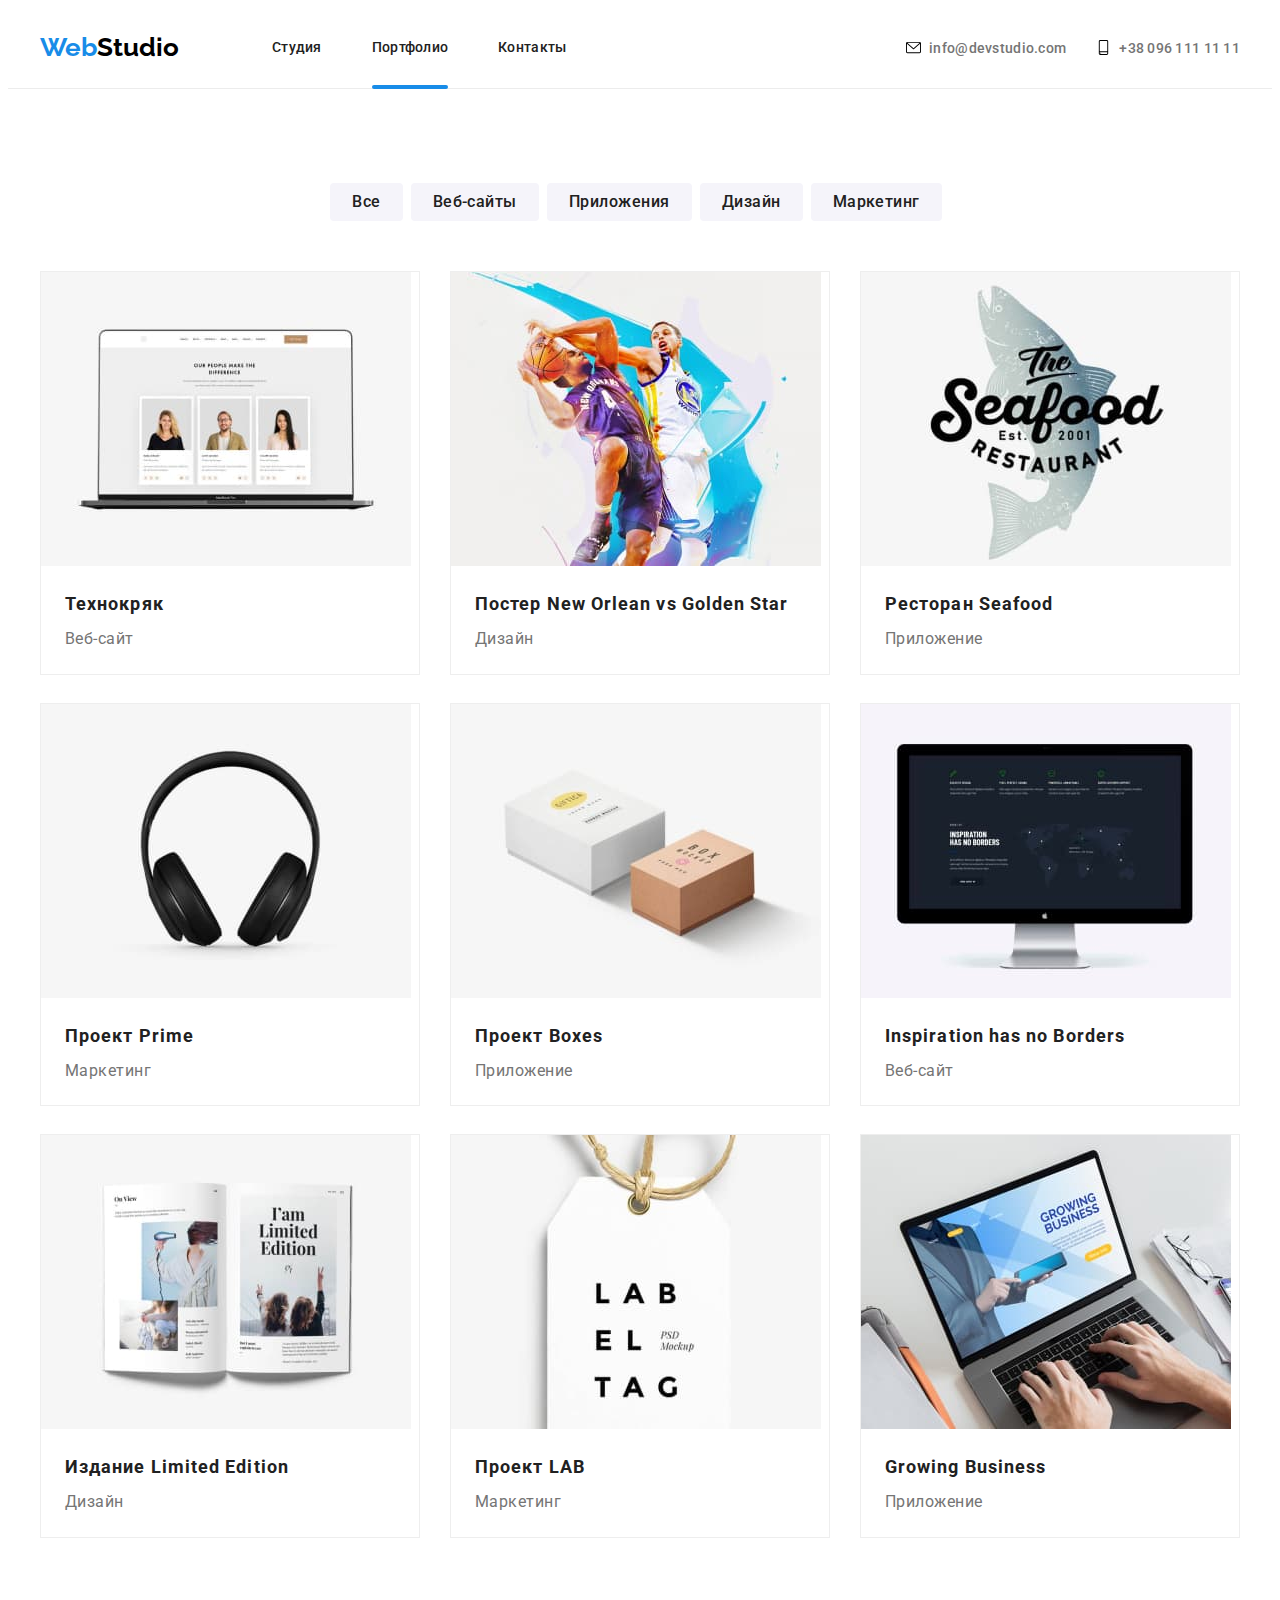
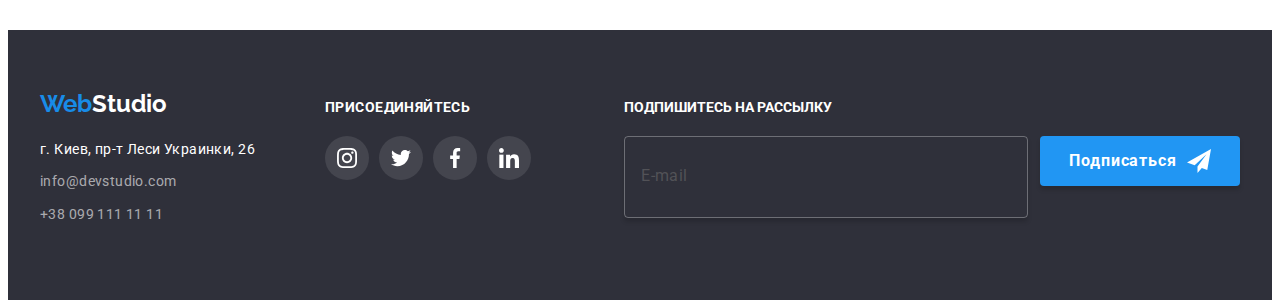
==== commit d9890458: "hw-08-formatted" ====
--- a/portfolio.html
+++ b/portfolio.html
@@ -54,15 +54,14 @@
 					<nav class="main-nav">
 						<ul class="main-nav__list">
 							<li class="main-nav__item">
+								<a class="main-nav__link" href="./index.html"> Студия </a>
+							</li>
+							<li class="main-nav__item">
 								<a
 									class="main-nav__link main-nav__link--current"
-									href="./index.html"
+									href="./portfolio.html"
+									>Портфолио</a
 								>
-									Студия
-								</a>
-							</li>
-							<li class="main-nav__item">
-								<a class="main-nav__link" href="./portfolio.html">Портфолио</a>
 							</li>
 							<li class="main-nav__item">
 								<a class="main-nav__link" href="#">Контакты</a>
--- a/css/main.min.css
+++ b/css/main.min.css
@@ -1,2 +1,2 @@
-body{-webkit-box-sizing:border-box;box-sizing:border-box;font-family:"Roboto",sans-serif;font-size:14px;color:#757575;background-color:#fff;overflow-x:hidden}body.modal-open{overflow:hidden}p,h1,h2,h3,h4,h5,h6{margin:0px;padding:0px;letter-spacing:0.03em}a{display:inline-block;color:inherit;text-decoration:none;-webkit-transition-duration:250ms;transition-duration:250ms;-webkit-transition-timing-function:cubic-bezier(0.4, 0, 0.2, 1);transition-timing-function:cubic-bezier(0.4, 0, 0.2, 1)}address{font-style:normal}button{display:inline-block;padding:0px;border:0px;outline:0px;margin:0px;-webkit-box-shadow:0px;box-shadow:0px;background-color:transparent;font-family:inherit;color:inherit;fill:currentColor;cursor:pointer;-webkit-transition-duration:250ms;transition-duration:250ms;-webkit-transition-timing-function:cubic-bezier(0.4, 0, 0.2, 1);transition-timing-function:cubic-bezier(0.4, 0, 0.2, 1)}img{display:block;max-width:100%;height:auto}input,textarea{width:100%;border-radius:4px;border:1px solid transparent;background-color:transparent;font-family:inherit}svg{color:inherit}ul{padding:0px;margin:0px;list-style:none}.container{margin:0 auto;padding:0 15px}@media screen and (min-width: 480px){.container{width:480px}}@media screen and (min-width: 768px){.container{width:768px}}@media screen and (min-width: 1200px){.container{width:1200px}}.section{padding:60px 0px}@media screen and (min-width: 1200px){.section{padding:94px 0}}.section__title{font-weight:700;font-size:28px;line-height:1.16;letter-spacing:0.03em;text-align:center;color:#212121;margin-bottom:30px}@media screen and (min-width: 1200px){.section__title{font-size:36px;margin-bottom:50px}}.text{font-weight:400;font-size:14px;line-height:1.7;letter-spacing:0.03em;color:#757575}.is-hidden{visibility:hidden;position:absolute;top:-100%;pointer-events:none}.menu-button{display:-webkit-box;display:-ms-flexbox;display:flex;-webkit-box-pack:center;-ms-flex-pack:center;justify-content:center;-webkit-box-align:center;-ms-flex-align:center;align-items:center;position:absolute;right:15px;background-color:transparent}@media screen and (min-width: 768px){.menu-button{display:none}}.menu-button.is-open{position:fixed;z-index:15;right:15px;display:block}.menu-button{fill:#212121;-webkit-transition-property:fill;transition-property:fill;-webkit-transition-duration:250ms;transition-duration:250ms;-webkit-transition-timing-function:cubic-bezier(0.4, 0, 0.2, 1);transition-timing-function:cubic-bezier(0.4, 0, 0.2, 1)}.menu-button:hover,.menu-button:focus{fill:#188ce8}.menu-button .icon-cross{display:none}.menu-button.is-open .icon-cross{display:block}.menu-button.is-open .icon-menu{display:none}.button{min-width:200px;height:50px;padding:10px;font-weight:700;font-size:16px;line-height:1.88;letter-spacing:0.06em;color:#fff;border-radius:4px;background-color:#2196f3;-webkit-box-shadow:0px 4px 4px rgba(0,0,0,0.15);box-shadow:0px 4px 4px rgba(0,0,0,0.15);-webkit-transition-property:background-color, outline-color;transition-property:background-color, outline-color;-webkit-transition-duration:250ms;transition-duration:250ms;-webkit-transition-timing-function:cubic-bezier(0.4, 0, 0.2, 1);transition-timing-function:cubic-bezier(0.4, 0, 0.2, 1)}.button:hover,.button:focus{background-color:#188ce8}.portfolio__button{padding:6px 22px;border-radius:4px;background-color:#f5f4fa;font-weight:500;font-size:16px;line-height:1.625;letter-spacing:0.03em;text-align:center;color:#212121;outline:none;-webkit-transition-property:color, background-color, -webkit-box-shadow;transition-property:color, background-color, -webkit-box-shadow;transition-property:color, background-color, box-shadow;transition-property:color, background-color, box-shadow, -webkit-box-shadow;-webkit-transition-duration:250ms;transition-duration:250ms;-webkit-transition-timing-function:cubic-bezier(0.4, 0, 0.2, 1);transition-timing-function:cubic-bezier(0.4, 0, 0.2, 1)}.portfolio__button:hover,.portfolio__button:focus{color:#fff;background-color:#2196f3;-webkit-box-shadow:0px 3px 1px rgba(0,0,0,0.1),0px 1px 2px rgba(0,0,0,0.08),0px 2px 2px rgba(0,0,0,0.12);box-shadow:0px 3px 1px rgba(0,0,0,0.1),0px 1px 2px rgba(0,0,0,0.08),0px 2px 2px rgba(0,0,0,0.12)}.logo{font-family:"Raleway",sans-serif;font-size:24px;font-weight:700;line-height:1.16;color:#000;outline-color:transparent;-webkit-transition-property:outline-color;transition-property:outline-color}.logo:focus{outline-color:#2196f3}.logo--accent{color:#188ce8}.header__logo{padding:16px 0px;outline-color:transparent}@media screen and (min-width: 768px){.header__logo{font-size:26px;padding:26px 0px;margin-right:88px}}@media screen and (min-width: 1200px){.header__logo{font-size:26px;line-height:1.15;padding:24px 0px;margin-right:93px}}.footer__logo{margin-bottom:20px;color:#fff}.social{display:-webkit-box;display:-ms-flexbox;display:flex;-webkit-box-pack:center;-ms-flex-pack:center;justify-content:center;-webkit-box-align:center;-ms-flex-align:center;align-items:center}.social__item:not(:last-child){margin-right:10px}.social__link{display:-webkit-box;display:-ms-flexbox;display:flex;-webkit-box-pack:center;-ms-flex-pack:center;justify-content:center;-webkit-box-align:center;-ms-flex-align:center;align-items:center;width:44px;height:44px;border-radius:50%;outline-color:transparent;background-color:#fff;-webkit-transition-property:background-color, outline-color;transition-property:background-color, outline-color;-webkit-transition-duration:250ms;transition-duration:250ms;-webkit-transition-timing-function:cubic-bezier(0.4, 0, 0.2, 1);transition-timing-function:cubic-bezier(0.4, 0, 0.2, 1)}.social__link--dark{background-color:rgba(255,255,255,0.1)}.social__link:hover,.social__link:focus{background-color:#2196f3;outline-color:#2196f3}.social__icon{width:20px;height:20px;fill:#afb1b8;-webkit-transition-property:fill;transition-property:fill;-webkit-transition-duration:250ms;transition-duration:250ms;-webkit-transition-timing-function:cubic-bezier(0.4, 0, 0.2, 1);transition-timing-function:cubic-bezier(0.4, 0, 0.2, 1)}.social__icon--dark{fill:#fff}.social__link:hover .social__icon,.social__link:focus .social__icon{fill:#fff}@media screen and (min-width: 768px){.header{border-bottom:1px solid #ececec}}.header-nav{position:relative;min-height:60px;display:-webkit-box;display:-ms-flexbox;display:flex;-webkit-box-pack:justify;-ms-flex-pack:justify;justify-content:space-between;-webkit-box-align:center;-ms-flex-align:center;align-items:center}@media screen and (min-width: 768px){.header-nav{min-height:80px}}@media screen and (min-width: 1200px){.header-nav{min-height:80px;display:-webkit-box;display:-ms-flexbox;display:flex;-webkit-box-pack:start;-ms-flex-pack:start;justify-content:flex-start;-webkit-box-align:center;-ms-flex-align:center;align-items:center}}.menu-container{display:none;-webkit-transition-property:-webkit-transform;transition-property:-webkit-transform;transition-property:transform;transition-property:transform, -webkit-transform;-webkit-transition-duration:250ms;transition-duration:250ms;-webkit-transition-timing-function:cubic-bezier(0.4, 0, 0.2, 1);transition-timing-function:cubic-bezier(0.4, 0, 0.2, 1)}@media screen and (min-width: 768px){.menu-container{display:block;display:-webkit-box;display:-ms-flexbox;display:flex;-webkit-box-pack:center;-ms-flex-pack:center;justify-content:center;-webkit-box-align:center;-ms-flex-align:center;align-items:center;-ms-flex-preferred-size:100%;flex-basis:100%}}.menu-container.is-open{position:fixed;top:0;left:0;z-index:10;display:-webkit-box;display:-ms-flexbox;display:flex;-webkit-box-orient:vertical;-webkit-box-direction:normal;-ms-flex-direction:column;flex-direction:column;width:100%;height:100%;padding:48px 40px;background-color:#fff}.main-nav{-webkit-box-flex:1;-ms-flex-positive:1;flex-grow:1}@media screen and (min-width: 768px){.main-nav{display:-webkit-box;display:-ms-flexbox;display:flex}}@media screen and (min-width: 768px) and (max-width: 1199px){.main-nav{margin-right:84px}}@media screen and (min-width: 768px){.main-nav__list{display:-webkit-box;display:-ms-flexbox;display:flex;-webkit-box-pack:center;-ms-flex-pack:center;justify-content:center;-webkit-box-align:center;-ms-flex-align:center;align-items:center}}@media screen and (min-width: 768px){.main-nav__item{margin-bottom:0px}}.main-nav__item:not(:last-child){margin-bottom:32px}@media screen and (min-width: 768px){.main-nav__item:not(:last-child){margin-right:50px;margin-bottom:0px}}.main-nav__link{font-weight:500;font-size:40px;line-height:1.175;letter-spacing:0.02em;color:#212121}.main-nav__link--current{color:#188ce8}.main-nav__link:hover,.main-nav__link:focus{color:#188ce8;outline-color:#188ce8}@media screen and (min-width: 768px){.main-nav__link{position:relative;padding:24px 0px;font-weight:500;font-size:14px;line-height:1.14;letter-spacing:0.02em;color:#212121;outline-color:transparent;-webkit-transition-property:color, outline-color;transition-property:color, outline-color;-webkit-transition-duration:250ms;transition-duration:250ms;-webkit-transition-timing-function:cubic-bezier(0.4, 0, 0.2, 1);transition-timing-function:cubic-bezier(0.4, 0, 0.2, 1)}.main-nav__link--current:after{content:'';display:block;position:absolute;bottom:-10px;width:100%;height:4px;border-radius:2px;background-color:#188ce8}}@media screen and (min-width: 768px) and (min-width: 1200px){.main-nav__link--current:after{bottom:-9px}}@media screen and (max-width: 767px){.main-contacts{margin-bottom:64px;display:-webkit-box;display:-ms-flexbox;display:flex;-webkit-box-orient:vertical;-webkit-box-direction:reverse;-ms-flex-direction:column-reverse;flex-direction:column-reverse}}@media screen and (max-width: 767px) and (max-width: 767px){.main-contacts .main-contacts__item:last-child{margin-bottom:32px}}@media screen and (min-width: 1200px){.main-contacts{display:-webkit-box;display:-ms-flexbox;display:flex;margin-left:auto}}@media screen and (min-width: 768px) and (max-width: 1199px){.main-contacts__item:first-child{margin-bottom:10px}}@media screen and (min-width: 1200px){.main-contacts__item:first-child{display:-webkit-box;display:-ms-flexbox;display:flex;margin-right:30px}}.main-contacts__icon{display:none;-webkit-transition-property:fill;transition-property:fill;-webkit-transition-duration:250ms;transition-duration:250ms;-webkit-transition-timing-function:cubic-bezier(0.4, 0, 0.2, 1);transition-timing-function:cubic-bezier(0.4, 0, 0.2, 1)}@media screen and (min-width: 768px){.main-contacts__icon{display:block;width:15px;height:15px;margin-right:8px}}.main-contacts__link:hover .main-contacts__icon,.main-contacts__link:focus .main-contacts__icon{fill:#188ce8}.main-contacts__link{font-weight:500;font-size:24px;line-height:1.16;letter-spacing:0.02em;color:#757575;-webkit-transition-property:color, outline-color;transition-property:color, outline-color;-webkit-transition-duration:250ms;transition-duration:250ms;-webkit-transition-timing-function:cubic-bezier(0.4, 0, 0.2, 1);transition-timing-function:cubic-bezier(0.4, 0, 0.2, 1)}@media screen and (max-width: 767px){.main-contacts__link--current{font-size:34px;line-height:40px;color:#188ce8}}@media screen and (min-width: 768px){.main-contacts__link{display:-webkit-box;display:-ms-flexbox;display:flex;-webkit-box-align:center;-ms-flex-align:center;align-items:center;font-size:12px;font-weight:500;color:#757575;outline-color:transparent}}@media screen and (min-width: 1200px){.main-contacts__link{font-size:14px}}.main-contacts__link:hover,.main-contacts__link:focus{color:#188ce8;fill:#188ce8;outline-color:#188ce8}.main-socials{display:-webkit-box;display:-ms-flexbox;display:flex;-ms-flex-wrap:wrap;flex-wrap:wrap}@media screen and (min-width: 768px){.main-socials{display:none}}.main-socials__link{font-weight:500;font-size:18px;line-height:1.2;letter-spacing:0.02em;color:#188ce8}.main-socials__item{position:relative;padding:5px 10px}.main-socials__item:first-child{padding-left:0px}.main-socials__item:not(:last-child)::after{content:'';display:block;position:absolute;top:0;right:0;height:100%;width:1px;background-color:rgba(33,33,33,0.2)}.hero{padding:118px 0px;margin:0px auto;text-align:center;background-image:-webkit-gradient(linear, left top, left bottom, from(rgba(47,48,58,0.4)), to(rgba(47,48,58,0.4))),url(../../../images/mobile/hero-img-mobile.jpg);background-image:linear-gradient(to bottom, rgba(47,48,58,0.4), rgba(47,48,58,0.4)),url(../../../images/mobile/hero-img-mobile.jpg);background-size:cover;background-repeat:no-repeat;background-color:#2f303a}@media screen and (min-width: 480px){.hero{width:480px}}@media (min-device-pixel-ratio: 2), (-webkit-min-device-pixel-ratio: 2), (min-resolution: 192dpi), (min-resolution: 2dppx){.hero .hero{background-image:url(../../../images/mobile/hero-img-mobile@2x.jpg)}}@media screen and (min-width: 768px){.hero{width:768px;background-image:-webkit-gradient(linear, left top, left bottom, from(rgba(47,48,58,0.4)), to(rgba(47,48,58,0.4))),url(../../images/tablet/hero-img-tablet.jpg);background-image:linear-gradient(to bottom, rgba(47,48,58,0.4), rgba(47,48,58,0.4)),url(../../images/tablet/hero-img-tablet.jpg)}}@media screen and (min-width: 768px) and (min-device-pixel-ratio: 2), screen and (min-width: 768px) and (-webkit-min-device-pixel-ratio: 2), screen and (min-width: 768px) and (min-resolution: 192dpi), screen and (min-width: 768px) and (min-resolution: 2dppx){.hero .hero{background-image:url(../../images/tablet/hero-img-tablet@2x.jpg)}}@media screen and (min-width: 1200px){.hero{width:auto;max-width:1600px;height:600px;padding:200px 0px;background-image:-webkit-gradient(linear, left top, left bottom, from(rgba(47,48,58,0.4)), to(rgba(47,48,58,0.4))),url(../../images/desktop/hero-img-desktop.jpg);background-image:linear-gradient(to bottom, rgba(47,48,58,0.4), rgba(47,48,58,0.4)),url(../../images/desktop/hero-img-desktop.jpg)}}@media screen and (min-width: 1200px) and (min-device-pixel-ratio: 2), screen and (min-width: 1200px) and (-webkit-min-device-pixel-ratio: 2), screen and (min-width: 1200px) and (min-resolution: 192dpi), screen and (min-width: 1200px) and (min-resolution: 2dppx){.hero .hero{background-image:url(../../images/desktop/hero-img-desktop@2x.jpg)}}.hero-title{font-size:26px;line-height:1.6;font-weight:900;letter-spacing:0.06em;text-transform:uppercase;color:#fff;margin-bottom:30px}@media screen and (min-width: 1200px){.hero-title{font-size:44px;line-height:1.36}}.features-list{margin:calc(-1 * 15px)}@media screen and (min-width: 768px){.features-list{display:-webkit-box;display:-ms-flexbox;display:flex;-ms-flex-wrap:wrap;flex-wrap:wrap}}.features-list__item{margin:15px}@media screen and (min-width: 768px){.features-list__item{-ms-flex-preferred-size:calc((100% - 4 * 15px) / 2);flex-basis:calc((100% - 4 * 15px) / 2)}}@media screen and (min-width: 1200px){.features-list__item{-ms-flex-preferred-size:calc((100% - 8 * 15px) / 4);flex-basis:calc((100% - 8 * 15px) / 4)}}.features-list__title{font-weight:700;font-size:14px;line-height:1.14;letter-spacing:0.03em;color:#212121;text-transform:uppercase;text-align:center;margin:30px 0px 10px 0px}@media screen and (min-width: 768px){.features-list__title{text-align:left}}.features-list__image{display:-webkit-box;display:-ms-flexbox;display:flex;-webkit-box-pack:center;-ms-flex-pack:center;justify-content:center;-webkit-box-align:center;-ms-flex-align:center;align-items:center;height:120px;border-radius:4px;background-color:#f5f4fa}.about{display:none;padding-top:0px}@media screen and (min-width: 1200px){.about{display:block}}.about-list{display:-webkit-box;display:-ms-flexbox;display:flex;margin:calc(-1 * 15px)}.about-list__item{-ms-flex-preferred-size:calc((100% - 6 * 15px) / 3);flex-basis:calc((100% - 6 * 15px) / 3);margin:15px}.about-list__thumb{position:relative}.about-list__meta{position:absolute;left:0;bottom:0;display:-webkit-box;display:-ms-flexbox;display:flex;-webkit-box-pack:center;-ms-flex-pack:center;justify-content:center;-webkit-box-align:center;-ms-flex-align:center;align-items:center;width:100%;height:70px;background-color:rgba(47,48,58,0.8)}.about-list__title{font-weight:700;font-size:14px;line-height:1.14;text-align:center;text-transform:uppercase;color:#fff}.team{background-color:#f5f4fa}@media screen and (min-width: 768px){.team-list{display:-webkit-box;display:-ms-flexbox;display:flex;-ms-flex-wrap:wrap;flex-wrap:wrap;margin:calc(-1 * 15px)}}.team-list__item{border-radius:0px 0px 4px 4px;background-color:#fff;-webkit-box-shadow:0px 1px 3px rgba(0,0,0,0.12),0px 1px 1px rgba(0,0,0,0.14),0px 2px 1px rgba(0,0,0,0.2);box-shadow:0px 1px 3px rgba(0,0,0,0.12),0px 1px 1px rgba(0,0,0,0.14),0px 2px 1px rgba(0,0,0,0.2);margin-bottom:30px}@media screen and (min-width: 768px){.team-list__item{margin:15px}}.team-list__meta{padding:30px 32px}.team-list__top{text-align:center;margin-bottom:16px}.team-list__title{font-weight:500;font-size:16px;line-height:1.18;letter-spacing:0.03em;color:#212121;margin-bottom:10px}.clients-list{display:-webkit-box;display:-ms-flexbox;display:flex;-ms-flex-wrap:wrap;flex-wrap:wrap;margin:calc(-1 * 15px)}.clients-list__item{-ms-flex-preferred-size:calc((100% - 4 * 15px) / 2);flex-basis:calc((100% - 4 * 15px) / 2);margin:15px}@media screen and (min-width: 768px){.clients-list__item{-ms-flex-preferred-size:calc((100% - 6 * 15px) / 3);flex-basis:calc((100% - 6 * 15px) / 3)}}@media screen and (min-width: 1200px){.clients-list__item{-ms-flex-preferred-size:calc((100% - 12 * 15px) / 6);flex-basis:calc((100% - 12 * 15px) / 6)}}.clients-list__link{display:-webkit-box;display:-ms-flexbox;display:flex;-webkit-box-pack:center;-ms-flex-pack:center;justify-content:center;-webkit-box-align:center;-ms-flex-align:center;align-items:center;border-radius:4px;border:1px solid #afb1b8;overflow:hidden;outline-color:transparent;-webkit-transition-property:border-color, outline-color;transition-property:border-color, outline-color;-webkit-transition-duration:250ms;transition-duration:250ms;-webkit-transition-timing-function:cubic-bezier(0.4, 0, 0.2, 1);transition-timing-function:cubic-bezier(0.4, 0, 0.2, 1)}.clients-list__link:hover,.clients-list__link:focus{border-color:#188ce8;outline-color:#188ce8}.clients-list__icon{width:106px;height:92px;fill:#afb1b8;-webkit-transition-property:fill;transition-property:fill;-webkit-transition-duration:250ms;transition-duration:250ms;-webkit-transition-timing-function:cubic-bezier(0.4, 0, 0.2, 1);transition-timing-function:cubic-bezier(0.4, 0, 0.2, 1)}.clients-list__link:hover .clients-list__icon,.clients-list__link:focus .clients-list__icon{fill:#188ce8}.footer{padding:60px 0px;background-color:#2f303a;text-align:center}@media screen and (min-width: 1200px){.footer{text-align:start}}.footer__title{display:block;font-weight:700;font-size:14px;line-height:1.14;color:#fff;text-transform:uppercase;margin-bottom:20px}@media screen and (min-width: 768px) and (max-width: 1199px){.footer-meta{padding:0px 70px}}@media screen and (min-width: 1200px){.footer-meta{display:-webkit-box;display:-ms-flexbox;display:flex;-webkit-box-align:baseline;-ms-flex-align:baseline;align-items:baseline}}@media screen and (min-width: 768px){.footer-meta__top{display:-webkit-box;display:-ms-flexbox;display:flex;-webkit-box-pack:justify;-ms-flex-pack:justify;justify-content:space-between;-webkit-box-align:center;-ms-flex-align:center;align-items:center;-webkit-box-align:baseline;-ms-flex-align:baseline;align-items:baseline}}@media screen and (min-width: 1200px){.footer-meta__top{-webkit-box-align:baseline;-ms-flex-align:baseline;align-items:baseline;margin-right:93px}}.footer-contacts{margin-bottom:60px}@media screen and (min-width: 1200px){.footer-contacts{margin-right:70px;margin-bottom:0px}}.address-list__item:not(:last-child){margin-bottom:9px}.address__text{color:#fff}.address-list__link{font-weight:400;font-size:14px;line-height:1.7;letter-spacing:0.03em;color:rgba(255,255,255,0.6)}.footer-social{margin-bottom:60px}.footer-form{-webkit-box-flex:1;-ms-flex-positive:1;flex-grow:1}@media screen and (min-width: 1200px){.form-group{display:-webkit-box;display:-ms-flexbox;display:flex}}.form-group__input{max-width:450px;height:50px;padding:15px 16px;margin-bottom:20px;border-color:rgba(255,255,255,0.3);-webkit-box-shadow:0px 4px 4px rgba(0,0,0,0.15);box-shadow:0px 4px 4px rgba(0,0,0,0.15);color:#757575}@media screen and (min-width: 1200px){.form-group__input{margin-right:12px;margin-bottom:0px}}.form-group__input::-webkit-input-placeholder{font-weight:400;font-size:16px;line-height:1.25;letter-spacing:0.03em;color:rgba(117,117,117,0.5)}.form-group__input:-ms-input-placeholder{font-weight:400;font-size:16px;line-height:1.25;letter-spacing:0.03em;color:rgba(117,117,117,0.5)}.form-group__input::-ms-input-placeholder{font-weight:400;font-size:16px;line-height:1.25;letter-spacing:0.03em;color:rgba(117,117,117,0.5)}.form-group__input::placeholder{font-weight:400;font-size:16px;line-height:1.25;letter-spacing:0.03em;color:rgba(117,117,117,0.5)}.form-group__button{display:-webkit-box;display:-ms-flexbox;display:flex;-webkit-box-pack:center;-ms-flex-pack:center;justify-content:center;-webkit-box-align:center;-ms-flex-align:center;align-items:center;margin:0px auto}.form-group__icon{margin-left:10px}.backdrop{position:fixed;z-index:10;top:0;left:0;width:100%;height:100%;overflow-y:scroll;background-color:rgba(0,0,0,0.2);-webkit-transition-duration:250ms;transition-duration:250ms;-webkit-transition-timing-function:cubic-bezier(0.4, 0, 0.2, 1);transition-timing-function:cubic-bezier(0.4, 0, 0.2, 1)}@media screen and (max-width: 767px){.backdrop{padding:0px 15px}}.backdrop.is-hidden{opacity:0;pointer-events:none}.modal{position:absolute;top:50%;left:50%;-webkit-transform:translate(-50%, -50%);transform:translate(-50%, -50%);width:calc(100% - 15px);max-width:450px;border-radius:4px;padding:40px;opacity:1;background-color:#fff;-webkit-box-shadow:0px 1px 3px rgba(0,0,0,0.12),0px 1px 1px rgba(0,0,0,0.14),0px 2px 1px rgba(0,0,0,0.2);box-shadow:0px 1px 3px rgba(0,0,0,0.12),0px 1px 1px rgba(0,0,0,0.14),0px 2px 1px rgba(0,0,0,0.2);-webkit-transition-duration:250ms;transition-duration:250ms;-webkit-transition-timing-function:cubic-bezier(0.4, 0, 0.2, 1);transition-timing-function:cubic-bezier(0.4, 0, 0.2, 1)}@media screen and (min-width: 1200px){.modal{max-width:528px}}.modal__button{position:absolute;top:8px;right:8px;display:-webkit-box;display:-ms-flexbox;display:flex;-webkit-box-pack:center;-ms-flex-pack:center;justify-content:center;-webkit-box-align:center;-ms-flex-align:center;align-items:center;margin-left:auto;width:30px;height:30px;border-radius:50%;border:1px solid rgba(0,0,0,0.1);background-color:#fff;-webkit-box-shadow:0px;box-shadow:0px;cursor:pointer}.modal__icon{fill:#000;-webkit-transition-property:fill;transition-property:fill;-webkit-transition-duration:250ms;transition-duration:250ms;-webkit-transition-timing-function:cubic-bezier(0.4, 0, 0.2, 1);transition-timing-function:cubic-bezier(0.4, 0, 0.2, 1)}.modal__icon:hover,.modal__icon:focus{fill:#2196f3}.modal-form{display:-webkit-box;display:-ms-flexbox;display:flex;-webkit-box-orient:vertical;-webkit-box-direction:normal;-ms-flex-direction:column;flex-direction:column;-webkit-box-align:center;-ms-flex-align:center;align-items:center}.modal-form__title{font-size:20px;font-weight:700;line-height:1.15;letter-spacing:0.03em;color:#212121;text-align:center;margin-bottom:12px}.form-field{display:-webkit-box;display:-ms-flexbox;display:flex;-webkit-box-orient:vertical;-webkit-box-direction:normal;-ms-flex-direction:column;flex-direction:column;width:100%;margin-bottom:10px}.form-field:last-child{margin-bottom:0px}.form-field__label{position:relative;font-size:12px;font-weight:400;line-height:1.16;letter-spacing:0.01em;color:#757575}.form-field__input{padding:11px 12px 11px 45px;border:1px solid rgba(33,33,33,0.2);margin-top:4px;font-size:14px;font-weight:400;line-height:1.14;letter-spacing:0.01em;-webkit-transition-property:border-color, outline-color;transition-property:border-color, outline-color;-webkit-transition-duration:250ms;transition-duration:250ms;-webkit-transition-timing-function:cubic-bezier(0.4, 0, 0.2, 1);transition-timing-function:cubic-bezier(0.4, 0, 0.2, 1)}.form-field__input:hover,.form-field__input:focus,.form-field__input:active{border-color:#2196f3;outline-color:#2196f3}.form-field__icon{position:absolute;bottom:11px;left:12px;-webkit-transition-property:fill;transition-property:fill;-webkit-transition-duration:250ms;transition-duration:250ms;-webkit-transition-timing-function:cubic-bezier(0.4, 0, 0.2, 1);transition-timing-function:cubic-bezier(0.4, 0, 0.2, 1)}.form-field__input:hover+.form-field__icon,.form-field__input:focus+.form-field__icon,.form-field__input:active+.form-field__icon{fill:#2196f3}.form-field__textarea{resize:none;height:120px;padding:12px 16px;border:1px solid rgba(33,33,33,0.2);margin-top:4px;font-size:14px;font-weight:400;line-height:1.14;letter-spacing:0.01em;-webkit-transition-property:border-color, outline-color;transition-property:border-color, outline-color;-webkit-transition-duration:250ms;transition-duration:250ms;-webkit-transition-timing-function:cubic-bezier(0.4, 0, 0.2, 1);transition-timing-function:cubic-bezier(0.4, 0, 0.2, 1)}.form-field__textarea:hover,.form-field__textarea:focus,.form-field__textarea:active{border-color:#2196f3;outline-color:#2196f3}.form-field__textarea::-webkit-input-placeholder{font-weight:400;font-size:14px;line-height:1.14;letter-spacing:0.01em;color:rgba(117,117,117,0.5)}.form-field__textarea:-ms-input-placeholder{font-weight:400;font-size:14px;line-height:1.14;letter-spacing:0.01em;color:rgba(117,117,117,0.5)}.form-field__textarea::-ms-input-placeholder{font-weight:400;font-size:14px;line-height:1.14;letter-spacing:0.01em;color:rgba(117,117,117,0.5)}.form-field__textarea::placeholder{font-weight:400;font-size:14px;line-height:1.14;letter-spacing:0.01em;color:rgba(117,117,117,0.5)}.form-policy{display:-webkit-box;display:-ms-flexbox;display:flex;-webkit-box-pack:center;-ms-flex-pack:center;justify-content:center;-webkit-box-align:center;-ms-flex-align:center;align-items:center;margin-bottom:30px}.checkbox__lable{position:relative;display:-webkit-box;display:-ms-flexbox;display:flex;-webkit-box-align:center;-ms-flex-align:center;align-items:center;font-weight:400;font-size:12px;line-height:1.7;letter-spacing:0.03em;color:#757575;cursor:pointer}@media screen and (min-width: 1200px){.checkbox__lable{font-size:14px}}.checkbox__link{display:inline}.checkbox__icon{min-width:16px;height:15px;border-radius:3px;border:2px solid #000;margin-right:5px;-webkit-transition-property:background-color, border-color, fill;transition-property:background-color, border-color, fill;-webkit-transition-duration:250ms;transition-duration:250ms;-webkit-transition-timing-function:cubic-bezier(0.4, 0, 0.2, 1);transition-timing-function:cubic-bezier(0.4, 0, 0.2, 1)}.form-policy__check:checked+.checkbox__lable .checkbox__icon{background-color:#2196f3;border-color:transparent}.form-policy__check:checked+.checkbox__lable .checkbox__icon{fill:#fff}.checkbox__link{color:#2196f3;text-decoration:underline}.portfolio-filter{display:-webkit-box;display:-ms-flexbox;display:flex;-ms-flex-wrap:wrap;flex-wrap:wrap;margin-bottom:40px}@media screen and (min-width: 768px){.portfolio-filter{margin-bottom:30px}}@media screen and (min-width: 1200px){.portfolio-filter{-webkit-box-pack:center;-ms-flex-pack:center;justify-content:center;margin-bottom:50px}}.portfolio-filter__item{margin-right:8px}@media screen and (max-width: 768px){.portfolio-filter__item:nth-child(-n+3){margin-bottom:15px}}.projects{display:-webkit-box;display:-ms-flexbox;display:flex;-ms-flex-wrap:wrap;flex-wrap:wrap;margin:calc(-1 * 15px)}.projects__item{margin:15px}@media screen and (min-width: 768px){.projects__item{-ms-flex-preferred-size:calc((100% - 4 * 15px) / 2);flex-basis:calc((100% - 4 * 15px) / 2)}}@media screen and (min-width: 1200px){.projects__item{-ms-flex-preferred-size:calc((100% - 6 * 15px) / 3);flex-basis:calc((100% - 6 * 15px) / 3)}}.projects-card{display:-webkit-box;display:-ms-flexbox;display:flex;-webkit-box-orient:vertical;-webkit-box-direction:normal;-ms-flex-direction:column;flex-direction:column;height:100%;outline:none;border:1px solid #eee;-webkit-transition-property:-webkit-box-shadow;transition-property:-webkit-box-shadow;transition-property:box-shadow;transition-property:box-shadow, -webkit-box-shadow}.projects-card:hover,.projects-card:focus{-webkit-box-shadow:0px 1px 1px rgba(0,0,0,0.12),0px 4px 4px rgba(0,0,0,0.06),1px 4px 6px rgba(0,0,0,0.16);box-shadow:0px 1px 1px rgba(0,0,0,0.12),0px 4px 4px rgba(0,0,0,0.06),1px 4px 6px rgba(0,0,0,0.16)}.projects-card__meta{-webkit-box-flex:1;-ms-flex-positive:1;flex-grow:1;padding:20px 24px;background-color:#fff}.projects-card__title{font-weight:700;font-size:18px;line-height:2;letter-spacing:0.06em;color:#212121;margin-bottom:4px}.projects-card__desc{font-weight:400;font-size:16px;line-height:1.6;color:#757575}.projects-card__thumb{position:relative;overflow:hidden}.projects-card__thumb::before{display:block;content:'';position:absolute;top:0;left:0;width:100%;height:100%;background-color:rgba(33,150,243,0.9);-webkit-transform:translateY(100%);transform:translateY(100%);-webkit-transition-property:-webkit-transform;transition-property:-webkit-transform;transition-property:transform;transition-property:transform, -webkit-transform;-webkit-transition-duration:250ms;transition-duration:250ms;-webkit-transition-timing-function:cubic-bezier(0.4, 0, 0.2, 1);transition-timing-function:cubic-bezier(0.4, 0, 0.2, 1)}.projects-card:hover .projects-card__thumb::before,.projects-card:focus .projects-card__thumb::before{-webkit-transform:translateY(0);transform:translateY(0)}.projects-card__action{position:absolute;left:0;bottom:0;display:-webkit-box;display:-ms-flexbox;display:flex;-webkit-box-align:center;-ms-flex-align:center;align-items:center;width:100%;height:100%;padding:63px 24px;-webkit-transform:translateY(100%);transform:translateY(100%);-webkit-transition-property:-webkit-transform;transition-property:-webkit-transform;transition-property:transform;transition-property:transform, -webkit-transform;-webkit-transition-duration:250ms;transition-duration:250ms;-webkit-transition-timing-function:cubic-bezier(0.4, 0, 0.2, 1);transition-timing-function:cubic-bezier(0.4, 0, 0.2, 1)}.projects-card:hover .projects-card__action,.projects-card:focus .projects-card__action{-webkit-transform:translateY(0);transform:translateY(0)}.projects-card__text{font-weight:400;font-size:18px;line-height:1.5;color:#fff}
+body{-webkit-box-sizing:border-box;box-sizing:border-box;font-family:"Roboto",sans-serif;font-size:14px;color:#757575;background-color:#fff;overflow-x:hidden}body.modal-open{overflow:auto}p,h1,h2,h3,h4,h5,h6{margin:0px;padding:0px;letter-spacing:0.03em}a{display:inline-block;color:inherit;text-decoration:none;-webkit-transition-duration:250ms;transition-duration:250ms;-webkit-transition-timing-function:cubic-bezier(0.4, 0, 0.2, 1);transition-timing-function:cubic-bezier(0.4, 0, 0.2, 1)}address{font-style:normal}button{display:inline-block;padding:0px;border:0px;outline:0px;margin:0px;-webkit-box-shadow:0px;box-shadow:0px;background-color:transparent;font-family:inherit;color:inherit;fill:currentColor;cursor:pointer;-webkit-transition-duration:250ms;transition-duration:250ms;-webkit-transition-timing-function:cubic-bezier(0.4, 0, 0.2, 1);transition-timing-function:cubic-bezier(0.4, 0, 0.2, 1)}img{display:block;max-width:100%;height:auto}input,textarea{width:100%;border-radius:4px;border:1px solid transparent;background-color:transparent;font-family:inherit}svg{color:inherit}ul{padding:0px;margin:0px;list-style:none}.container{width:100%;padding:0px 15px;margin:0 auto}@media screen and (min-width: 480px){.container{width:480px}}@media screen and (min-width: 768px){.container{width:768px}}@media screen and (min-width: 1200px){.container{width:1200px}}.section{padding:60px 0px}@media screen and (min-width: 1200px){.section{padding:94px 0}}.section__title{font-weight:700;font-size:28px;line-height:1.16;letter-spacing:0.03em;text-align:center;color:#212121;margin-bottom:30px}@media screen and (min-width: 1200px){.section__title{font-size:36px;margin-bottom:50px}}.text{font-weight:400;font-size:14px;line-height:1.7;letter-spacing:0.03em;color:#757575}.is-hidden{visibility:hidden;position:absolute;top:-100%;pointer-events:none}.menu-button{display:-webkit-box;display:-ms-flexbox;display:flex;-webkit-box-pack:center;-ms-flex-pack:center;justify-content:center;-webkit-box-align:center;-ms-flex-align:center;align-items:center;position:absolute;right:15px;background-color:transparent}@media screen and (min-width: 768px){.menu-button{display:none}}.menu-button.is-open{position:fixed;z-index:15;right:15px;display:block}.menu-button{fill:#212121;-webkit-transition-property:fill;transition-property:fill;-webkit-transition-duration:250ms;transition-duration:250ms;-webkit-transition-timing-function:cubic-bezier(0.4, 0, 0.2, 1);transition-timing-function:cubic-bezier(0.4, 0, 0.2, 1)}.menu-button:hover,.menu-button:focus{fill:#188ce8}.menu-button .icon-cross{display:none}.menu-button.is-open .icon-cross{display:block}.menu-button.is-open .icon-menu{display:none}.button{min-width:200px;height:50px;padding:10px;font-weight:700;font-size:16px;line-height:1.88;letter-spacing:0.06em;color:#fff;border-radius:4px;background-color:#2196f3;-webkit-box-shadow:0px 4px 4px rgba(0,0,0,0.15);box-shadow:0px 4px 4px rgba(0,0,0,0.15);-webkit-transition-property:background-color, outline-color;transition-property:background-color, outline-color;-webkit-transition-duration:250ms;transition-duration:250ms;-webkit-transition-timing-function:cubic-bezier(0.4, 0, 0.2, 1);transition-timing-function:cubic-bezier(0.4, 0, 0.2, 1)}.button:hover,.button:focus{background-color:#188ce8}.portfolio__button{padding:6px 22px;border-radius:4px;background-color:#f5f4fa;font-weight:500;font-size:16px;line-height:1.625;letter-spacing:0.03em;text-align:center;color:#212121;outline:none;-webkit-transition-property:color, background-color, -webkit-box-shadow;transition-property:color, background-color, -webkit-box-shadow;transition-property:color, background-color, box-shadow;transition-property:color, background-color, box-shadow, -webkit-box-shadow;-webkit-transition-duration:250ms;transition-duration:250ms;-webkit-transition-timing-function:cubic-bezier(0.4, 0, 0.2, 1);transition-timing-function:cubic-bezier(0.4, 0, 0.2, 1)}.portfolio__button:hover,.portfolio__button:focus{color:#fff;background-color:#2196f3;-webkit-box-shadow:0px 3px 1px rgba(0,0,0,0.1),0px 1px 2px rgba(0,0,0,0.08),0px 2px 2px rgba(0,0,0,0.12);box-shadow:0px 3px 1px rgba(0,0,0,0.1),0px 1px 2px rgba(0,0,0,0.08),0px 2px 2px rgba(0,0,0,0.12)}.logo{font-family:"Raleway",sans-serif;font-size:24px;font-weight:700;line-height:1.16;color:#000;outline-color:transparent;-webkit-transition-property:outline-color;transition-property:outline-color}.logo:focus{outline-color:#2196f3}.logo--accent{color:#188ce8}.header__logo{padding:16px 0px;outline-color:transparent}@media screen and (min-width: 768px){.header__logo{font-size:26px;padding:26px 0px;margin-right:88px}}@media screen and (min-width: 1200px){.header__logo{font-size:26px;line-height:1.15;padding:24px 0px;margin-right:93px}}.footer__logo{margin-bottom:20px;color:#fff}.social{display:-webkit-box;display:-ms-flexbox;display:flex;-webkit-box-pack:center;-ms-flex-pack:center;justify-content:center;-webkit-box-align:center;-ms-flex-align:center;align-items:center}.social__item:not(:last-child){margin-right:10px}.social__link{display:-webkit-box;display:-ms-flexbox;display:flex;-webkit-box-pack:center;-ms-flex-pack:center;justify-content:center;-webkit-box-align:center;-ms-flex-align:center;align-items:center;width:44px;height:44px;border-radius:50%;outline-color:transparent;background-color:#fff;-webkit-transition-property:background-color, outline-color;transition-property:background-color, outline-color;-webkit-transition-duration:250ms;transition-duration:250ms;-webkit-transition-timing-function:cubic-bezier(0.4, 0, 0.2, 1);transition-timing-function:cubic-bezier(0.4, 0, 0.2, 1)}.social__link--dark{background-color:rgba(255,255,255,0.1)}.social__link:hover,.social__link:focus{background-color:#2196f3;outline-color:#2196f3}.social__icon{width:20px;height:20px;fill:#afb1b8;-webkit-transition-property:fill;transition-property:fill;-webkit-transition-duration:250ms;transition-duration:250ms;-webkit-transition-timing-function:cubic-bezier(0.4, 0, 0.2, 1);transition-timing-function:cubic-bezier(0.4, 0, 0.2, 1)}.social__icon--dark{fill:#fff}.social__link:hover .social__icon,.social__link:focus .social__icon{fill:#fff}.header{border-bottom:1px solid #ececec}.header-nav{position:relative;min-height:60px;display:-webkit-box;display:-ms-flexbox;display:flex;-webkit-box-pack:justify;-ms-flex-pack:justify;justify-content:space-between;-webkit-box-align:center;-ms-flex-align:center;align-items:center}@media screen and (min-width: 768px){.header-nav{min-height:80px}}@media screen and (min-width: 1200px){.header-nav{min-height:80px;display:-webkit-box;display:-ms-flexbox;display:flex;-webkit-box-pack:start;-ms-flex-pack:start;justify-content:flex-start;-webkit-box-align:center;-ms-flex-align:center;align-items:center}}.menu-container{display:none;-webkit-transition-property:-webkit-transform;transition-property:-webkit-transform;transition-property:transform;transition-property:transform, -webkit-transform;-webkit-transition-duration:250ms;transition-duration:250ms;-webkit-transition-timing-function:cubic-bezier(0.4, 0, 0.2, 1);transition-timing-function:cubic-bezier(0.4, 0, 0.2, 1)}@media screen and (min-width: 768px){.menu-container{display:block;display:-webkit-box;display:-ms-flexbox;display:flex;-webkit-box-pack:center;-ms-flex-pack:center;justify-content:center;-webkit-box-align:center;-ms-flex-align:center;align-items:center;-ms-flex-preferred-size:100%;flex-basis:100%}}.menu-container.is-open{position:fixed;top:0;left:0;z-index:10;display:-webkit-box;display:-ms-flexbox;display:flex;-webkit-box-orient:vertical;-webkit-box-direction:normal;-ms-flex-direction:column;flex-direction:column;width:100%;height:100%;padding:48px 40px;background-color:#fff}.main-nav{-webkit-box-flex:1;-ms-flex-positive:1;flex-grow:1}@media screen and (min-width: 768px){.main-nav{display:-webkit-box;display:-ms-flexbox;display:flex}}@media screen and (min-width: 768px) and (max-width: 1199px){.main-nav{margin-right:84px}}@media screen and (min-width: 768px){.main-nav__list{display:-webkit-box;display:-ms-flexbox;display:flex;-webkit-box-pack:center;-ms-flex-pack:center;justify-content:center;-webkit-box-align:center;-ms-flex-align:center;align-items:center}}@media screen and (min-width: 768px){.main-nav__item{margin-bottom:0px}}.main-nav__item:not(:last-child){margin-bottom:32px}@media screen and (min-width: 768px){.main-nav__item:not(:last-child){margin-right:50px;margin-bottom:0px}}.main-nav__link{font-weight:500;font-size:40px;line-height:1.175;letter-spacing:0.02em;color:#212121}.main-nav__link--current{color:#188ce8}.main-nav__link:hover,.main-nav__link:focus{color:#188ce8;outline-color:#188ce8}@media screen and (min-width: 768px){.main-nav__link{position:relative;padding:24px 0px;font-weight:500;font-size:14px;line-height:1.14;letter-spacing:0.02em;color:#212121;outline-color:transparent;-webkit-transition-property:color, outline-color;transition-property:color, outline-color;-webkit-transition-duration:250ms;transition-duration:250ms;-webkit-transition-timing-function:cubic-bezier(0.4, 0, 0.2, 1);transition-timing-function:cubic-bezier(0.4, 0, 0.2, 1)}.main-nav__link--current:after{content:'';display:block;position:absolute;bottom:-10px;width:100%;height:4px;border-radius:2px;background-color:#188ce8}}@media screen and (min-width: 768px) and (min-width: 1200px){.main-nav__link--current:after{bottom:-9px}}@media screen and (max-width: 767px){.main-contacts{margin-bottom:64px;display:-webkit-box;display:-ms-flexbox;display:flex;-webkit-box-orient:vertical;-webkit-box-direction:reverse;-ms-flex-direction:column-reverse;flex-direction:column-reverse}}@media screen and (max-width: 767px) and (max-width: 767px){.main-contacts .main-contacts__item:last-child{margin-bottom:32px}}@media screen and (min-width: 1200px){.main-contacts{display:-webkit-box;display:-ms-flexbox;display:flex;margin-left:auto}}@media screen and (min-width: 768px) and (max-width: 1199px){.main-contacts__item:first-child{margin-bottom:10px}}@media screen and (min-width: 1200px){.main-contacts__item:first-child{display:-webkit-box;display:-ms-flexbox;display:flex;margin-right:30px}}.main-contacts__icon{display:none;-webkit-transition-property:fill;transition-property:fill;-webkit-transition-duration:250ms;transition-duration:250ms;-webkit-transition-timing-function:cubic-bezier(0.4, 0, 0.2, 1);transition-timing-function:cubic-bezier(0.4, 0, 0.2, 1)}@media screen and (min-width: 768px){.main-contacts__icon{display:block;width:15px;height:15px;margin-right:8px}}.main-contacts__link:hover .main-contacts__icon,.main-contacts__link:focus .main-contacts__icon{fill:#188ce8}.main-contacts__link{font-weight:500;font-size:24px;line-height:1.16;letter-spacing:0.02em;color:#757575;-webkit-transition-property:color, outline-color;transition-property:color, outline-color;-webkit-transition-duration:250ms;transition-duration:250ms;-webkit-transition-timing-function:cubic-bezier(0.4, 0, 0.2, 1);transition-timing-function:cubic-bezier(0.4, 0, 0.2, 1)}@media screen and (max-width: 767px){.main-contacts__link--current{font-size:34px;line-height:40px;color:#188ce8}}@media screen and (min-width: 768px){.main-contacts__link{display:-webkit-box;display:-ms-flexbox;display:flex;-webkit-box-align:center;-ms-flex-align:center;align-items:center;font-size:12px;font-weight:500;color:#757575;outline-color:transparent}}@media screen and (min-width: 1200px){.main-contacts__link{font-size:14px}}.main-contacts__link:hover,.main-contacts__link:focus{color:#188ce8;fill:#188ce8;outline-color:#188ce8}.main-socials{display:-webkit-box;display:-ms-flexbox;display:flex;-ms-flex-wrap:wrap;flex-wrap:wrap}@media screen and (min-width: 768px){.main-socials{display:none}}.main-socials__link{font-weight:500;font-size:18px;line-height:1.2;letter-spacing:0.02em;color:#188ce8}.main-socials__item{position:relative;padding:5px 10px}.main-socials__item:first-child{padding-left:0px}.main-socials__item:not(:last-child)::after{content:'';display:block;position:absolute;top:0;right:0;height:100%;width:1px;background-color:rgba(33,33,33,0.2)}.hero{padding:118px 0px;margin:0px auto;text-align:center;background-image:-webkit-gradient(linear, left top, left bottom, from(rgba(47,48,58,0.4)), to(rgba(47,48,58,0.4))),url(../images/mobile/hero-img-mobile.jpg);background-image:linear-gradient(to bottom, rgba(47,48,58,0.4), rgba(47,48,58,0.4)),url(../images/mobile/hero-img-mobile.jpg);background-size:cover;background-repeat:no-repeat;background-color:#2f303a}@media screen and (min-width: 480px){.hero{width:480px}}@media (min-device-pixel-ratio: 2), (-webkit-min-device-pixel-ratio: 2), (min-resolution: 192dpi), (min-resolution: 2dppx){.hero .hero{background-image:url(../images/mobile/hero-img-mobile@2x.jpg)}}@media screen and (min-width: 768px){.hero{width:768px;background-image:-webkit-gradient(linear, left top, left bottom, from(rgba(47,48,58,0.4)), to(rgba(47,48,58,0.4))),url(../images/tablet/hero-img-tablet.jpg);background-image:linear-gradient(to bottom, rgba(47,48,58,0.4), rgba(47,48,58,0.4)),url(../images/tablet/hero-img-tablet.jpg)}}@media screen and (min-width: 768px) and (min-device-pixel-ratio: 2), screen and (min-width: 768px) and (-webkit-min-device-pixel-ratio: 2), screen and (min-width: 768px) and (min-resolution: 192dpi), screen and (min-width: 768px) and (min-resolution: 2dppx){.hero .hero{background-image:url(../images/tablet/hero-img-tablet@2x.jpg)}}@media screen and (min-width: 1200px){.hero{width:auto;max-width:1600px;height:600px;padding:200px 0px;background-image:-webkit-gradient(linear, left top, left bottom, from(rgba(47,48,58,0.4)), to(rgba(47,48,58,0.4))),url(../images/desktop/hero-img-desktop.jpg);background-image:linear-gradient(to bottom, rgba(47,48,58,0.4), rgba(47,48,58,0.4)),url(../images/desktop/hero-img-desktop.jpg)}}@media screen and (min-width: 1200px) and (min-device-pixel-ratio: 2), screen and (min-width: 1200px) and (-webkit-min-device-pixel-ratio: 2), screen and (min-width: 1200px) and (min-resolution: 192dpi), screen and (min-width: 1200px) and (min-resolution: 2dppx){.hero .hero{background-image:url(../images/desktop/hero-img-desktop@2x.jpg)}}.hero-title{font-size:26px;line-height:1.6;font-weight:900;letter-spacing:0.06em;text-transform:uppercase;color:#fff;margin-bottom:30px}@media screen and (min-width: 1200px){.hero-title{font-size:44px;line-height:1.36}}.features-list{margin:calc(-1 * 15px)}@media screen and (min-width: 768px){.features-list{display:-webkit-box;display:-ms-flexbox;display:flex;-ms-flex-wrap:wrap;flex-wrap:wrap}}.features-list__item{margin:15px}@media screen and (min-width: 768px){.features-list__item{-ms-flex-preferred-size:calc((100% - 4 * 15px) / 2);flex-basis:calc((100% - 4 * 15px) / 2)}}@media screen and (min-width: 1200px){.features-list__item{-ms-flex-preferred-size:calc((100% - 8 * 15px) / 4);flex-basis:calc((100% - 8 * 15px) / 4)}}.features-list__title{font-weight:700;font-size:14px;line-height:1.14;letter-spacing:0.03em;color:#212121;text-transform:uppercase;text-align:center;margin:30px 0px 10px 0px}@media screen and (min-width: 768px){.features-list__title{text-align:left}}.features-list__image{display:-webkit-box;display:-ms-flexbox;display:flex;-webkit-box-pack:center;-ms-flex-pack:center;justify-content:center;-webkit-box-align:center;-ms-flex-align:center;align-items:center;height:120px;border-radius:4px;background-color:#f5f4fa}.about{display:none;padding-top:0px}@media screen and (min-width: 1200px){.about{display:block}}.about-list{display:-webkit-box;display:-ms-flexbox;display:flex;margin:calc(-1 * 15px)}.about-list__item{-ms-flex-preferred-size:calc((100% - 6 * 15px) / 3);flex-basis:calc((100% - 6 * 15px) / 3);margin:15px}.about-list__thumb{position:relative}.about-list__meta{position:absolute;left:0;bottom:0;display:-webkit-box;display:-ms-flexbox;display:flex;-webkit-box-pack:center;-ms-flex-pack:center;justify-content:center;-webkit-box-align:center;-ms-flex-align:center;align-items:center;width:100%;height:70px;background-color:rgba(47,48,58,0.8)}.about-list__title{font-weight:700;font-size:14px;line-height:1.14;text-align:center;text-transform:uppercase;color:#fff}.team{background-color:#f5f4fa}@media screen and (min-width: 768px){.team-list{display:-webkit-box;display:-ms-flexbox;display:flex;-ms-flex-wrap:wrap;flex-wrap:wrap;margin:calc(-1 * 15px)}}.team-list__item{border-radius:0px 0px 4px 4px;background-color:#fff;-webkit-box-shadow:0px 1px 3px rgba(0,0,0,0.12),0px 1px 1px rgba(0,0,0,0.14),0px 2px 1px rgba(0,0,0,0.2);box-shadow:0px 1px 3px rgba(0,0,0,0.12),0px 1px 1px rgba(0,0,0,0.14),0px 2px 1px rgba(0,0,0,0.2);margin-bottom:30px}@media screen and (min-width: 768px){.team-list__item{margin:15px}}.team-list__meta{padding:30px 32px}.team-list__top{text-align:center;margin-bottom:16px}.team-list__title{font-weight:500;font-size:16px;line-height:1.18;letter-spacing:0.03em;color:#212121;margin-bottom:10px}.clients-list{display:-webkit-box;display:-ms-flexbox;display:flex;-ms-flex-wrap:wrap;flex-wrap:wrap;margin:calc(-1 * 15px)}.clients-list__item{-ms-flex-preferred-size:calc((100% - 4 * 15px) / 2);flex-basis:calc((100% - 4 * 15px) / 2);margin:15px}@media screen and (min-width: 768px){.clients-list__item{-ms-flex-preferred-size:calc((100% - 6 * 15px) / 3);flex-basis:calc((100% - 6 * 15px) / 3)}}@media screen and (min-width: 1200px){.clients-list__item{-ms-flex-preferred-size:calc((100% - 12 * 15px) / 6);flex-basis:calc((100% - 12 * 15px) / 6)}}.clients-list__link{display:-webkit-box;display:-ms-flexbox;display:flex;-webkit-box-pack:center;-ms-flex-pack:center;justify-content:center;-webkit-box-align:center;-ms-flex-align:center;align-items:center;border-radius:4px;border:1px solid #afb1b8;overflow:hidden;outline-color:transparent;-webkit-transition-property:border-color, outline-color;transition-property:border-color, outline-color;-webkit-transition-duration:250ms;transition-duration:250ms;-webkit-transition-timing-function:cubic-bezier(0.4, 0, 0.2, 1);transition-timing-function:cubic-bezier(0.4, 0, 0.2, 1)}.clients-list__link:hover,.clients-list__link:focus{border-color:#188ce8;outline-color:#188ce8}.clients-list__icon{width:106px;height:92px;fill:#afb1b8;-webkit-transition-property:fill;transition-property:fill;-webkit-transition-duration:250ms;transition-duration:250ms;-webkit-transition-timing-function:cubic-bezier(0.4, 0, 0.2, 1);transition-timing-function:cubic-bezier(0.4, 0, 0.2, 1)}.clients-list__link:hover .clients-list__icon,.clients-list__link:focus .clients-list__icon{fill:#188ce8}.footer{padding:60px 0px;background-color:#2f303a;text-align:center}@media screen and (min-width: 1200px){.footer{text-align:start}}.footer__title{display:block;font-weight:700;font-size:14px;line-height:1.14;color:#fff;text-transform:uppercase;margin-bottom:20px}@media screen and (min-width: 768px) and (max-width: 1199px){.footer-meta{padding:0px 70px}}@media screen and (min-width: 1200px){.footer-meta{display:-webkit-box;display:-ms-flexbox;display:flex;-webkit-box-align:baseline;-ms-flex-align:baseline;align-items:baseline}}@media screen and (min-width: 768px){.footer-meta__top{display:-webkit-box;display:-ms-flexbox;display:flex;-webkit-box-pack:justify;-ms-flex-pack:justify;justify-content:space-between;-webkit-box-align:center;-ms-flex-align:center;align-items:center;-webkit-box-align:baseline;-ms-flex-align:baseline;align-items:baseline}}@media screen and (min-width: 1200px){.footer-meta__top{-webkit-box-align:baseline;-ms-flex-align:baseline;align-items:baseline;margin-right:93px}}.footer-contacts{margin-bottom:60px}@media screen and (min-width: 1200px){.footer-contacts{margin-right:70px;margin-bottom:0px}}.address-list__item:not(:last-child){margin-bottom:9px}.address__text{color:#fff}.address-list__link{font-weight:400;font-size:14px;line-height:1.7;letter-spacing:0.03em;color:rgba(255,255,255,0.6)}.footer-social{margin-bottom:60px}.footer-form{-webkit-box-flex:1;-ms-flex-positive:1;flex-grow:1}@media screen and (min-width: 1200px){.form-group{display:-webkit-box;display:-ms-flexbox;display:flex}}.form-group__input{max-width:450px;height:50px;padding:15px 16px;margin-bottom:20px;border-color:rgba(255,255,255,0.3);-webkit-box-shadow:0px 4px 4px rgba(0,0,0,0.15);box-shadow:0px 4px 4px rgba(0,0,0,0.15);color:#757575}@media screen and (min-width: 1200px){.form-group__input{margin-right:12px;margin-bottom:0px}}.form-group__input::-webkit-input-placeholder{font-weight:400;font-size:16px;line-height:1.25;letter-spacing:0.03em;color:rgba(117,117,117,0.5)}.form-group__input:-ms-input-placeholder{font-weight:400;font-size:16px;line-height:1.25;letter-spacing:0.03em;color:rgba(117,117,117,0.5)}.form-group__input::-ms-input-placeholder{font-weight:400;font-size:16px;line-height:1.25;letter-spacing:0.03em;color:rgba(117,117,117,0.5)}.form-group__input::placeholder{font-weight:400;font-size:16px;line-height:1.25;letter-spacing:0.03em;color:rgba(117,117,117,0.5)}.form-group__button{display:-webkit-box;display:-ms-flexbox;display:flex;-webkit-box-pack:center;-ms-flex-pack:center;justify-content:center;-webkit-box-align:center;-ms-flex-align:center;align-items:center;margin:0px auto}.form-group__icon{margin-left:10px}.backdrop{position:fixed;z-index:10;top:0;left:0;width:100%;height:100%;background-color:rgba(0,0,0,0.2);-webkit-transition-duration:250ms;transition-duration:250ms;-webkit-transition-timing-function:cubic-bezier(0.4, 0, 0.2, 1);transition-timing-function:cubic-bezier(0.4, 0, 0.2, 1)}.backdrop.is-hidden{opacity:0;pointer-events:none}.modal{position:absolute;top:50%;left:50%;-webkit-transform:translate(-50%, -50%);transform:translate(-50%, -50%);border-radius:4px;padding:40px;opacity:1;width:calc(100% - 30px);background-color:#fff;-webkit-box-shadow:0px 1px 3px rgba(0,0,0,0.12),0px 1px 1px rgba(0,0,0,0.14),0px 2px 1px rgba(0,0,0,0.2);box-shadow:0px 1px 3px rgba(0,0,0,0.12),0px 1px 1px rgba(0,0,0,0.14),0px 2px 1px rgba(0,0,0,0.2);-webkit-transition-duration:250ms;transition-duration:250ms;-webkit-transition-timing-function:cubic-bezier(0.4, 0, 0.2, 1);transition-timing-function:cubic-bezier(0.4, 0, 0.2, 1)}@media screen and (min-width: 480px){.modal{width:450px}}@media screen and (min-width: 1200px){.modal{width:528px}}.modal__button{position:absolute;top:8px;right:8px;display:-webkit-box;display:-ms-flexbox;display:flex;-webkit-box-pack:center;-ms-flex-pack:center;justify-content:center;-webkit-box-align:center;-ms-flex-align:center;align-items:center;margin-left:auto;width:30px;height:30px;border-radius:50%;border:1px solid rgba(0,0,0,0.1);background-color:#fff;-webkit-box-shadow:0px;box-shadow:0px;cursor:pointer}.modal__icon{fill:#000;-webkit-transition-property:fill;transition-property:fill;-webkit-transition-duration:250ms;transition-duration:250ms;-webkit-transition-timing-function:cubic-bezier(0.4, 0, 0.2, 1);transition-timing-function:cubic-bezier(0.4, 0, 0.2, 1)}.modal__icon:hover,.modal__icon:focus{fill:#2196f3}.modal-form{display:-webkit-box;display:-ms-flexbox;display:flex;-webkit-box-orient:vertical;-webkit-box-direction:normal;-ms-flex-direction:column;flex-direction:column;-webkit-box-align:center;-ms-flex-align:center;align-items:center}.modal-form__title{font-size:20px;font-weight:700;line-height:1.15;letter-spacing:0.03em;color:#212121;text-align:center;margin-bottom:12px}.form-field{display:-webkit-box;display:-ms-flexbox;display:flex;-webkit-box-orient:vertical;-webkit-box-direction:normal;-ms-flex-direction:column;flex-direction:column;width:100%;margin-bottom:10px}.form-field:last-child{margin-bottom:0px}.form-field__label{position:relative;font-size:12px;font-weight:400;line-height:1.16;letter-spacing:0.01em;color:#757575}.form-field__input{padding:11px 12px 11px 45px;border:1px solid rgba(33,33,33,0.2);margin-top:4px;font-size:14px;font-weight:400;line-height:1.14;letter-spacing:0.01em;-webkit-transition-property:border-color, outline-color;transition-property:border-color, outline-color;-webkit-transition-duration:250ms;transition-duration:250ms;-webkit-transition-timing-function:cubic-bezier(0.4, 0, 0.2, 1);transition-timing-function:cubic-bezier(0.4, 0, 0.2, 1)}.form-field__input:hover,.form-field__input:focus,.form-field__input:active{border-color:#2196f3;outline-color:#2196f3}.form-field__icon{position:absolute;bottom:11px;left:12px;-webkit-transition-property:fill;transition-property:fill;-webkit-transition-duration:250ms;transition-duration:250ms;-webkit-transition-timing-function:cubic-bezier(0.4, 0, 0.2, 1);transition-timing-function:cubic-bezier(0.4, 0, 0.2, 1)}.form-field__input:hover+.form-field__icon,.form-field__input:focus+.form-field__icon,.form-field__input:active+.form-field__icon{fill:#2196f3}.form-field__textarea{resize:none;height:120px;padding:12px 16px;border:1px solid rgba(33,33,33,0.2);margin-top:4px;font-size:14px;font-weight:400;line-height:1.14;letter-spacing:0.01em;-webkit-transition-property:border-color, outline-color;transition-property:border-color, outline-color;-webkit-transition-duration:250ms;transition-duration:250ms;-webkit-transition-timing-function:cubic-bezier(0.4, 0, 0.2, 1);transition-timing-function:cubic-bezier(0.4, 0, 0.2, 1)}.form-field__textarea:hover,.form-field__textarea:focus,.form-field__textarea:active{border-color:#2196f3;outline-color:#2196f3}.form-field__textarea::-webkit-input-placeholder{font-weight:400;font-size:14px;line-height:1.14;letter-spacing:0.01em;color:rgba(117,117,117,0.5)}.form-field__textarea:-ms-input-placeholder{font-weight:400;font-size:14px;line-height:1.14;letter-spacing:0.01em;color:rgba(117,117,117,0.5)}.form-field__textarea::-ms-input-placeholder{font-weight:400;font-size:14px;line-height:1.14;letter-spacing:0.01em;color:rgba(117,117,117,0.5)}.form-field__textarea::placeholder{font-weight:400;font-size:14px;line-height:1.14;letter-spacing:0.01em;color:rgba(117,117,117,0.5)}.form-policy{display:-webkit-box;display:-ms-flexbox;display:flex;-webkit-box-pack:center;-ms-flex-pack:center;justify-content:center;-webkit-box-align:center;-ms-flex-align:center;align-items:center;margin-bottom:30px}.checkbox__lable{position:relative;display:-webkit-box;display:-ms-flexbox;display:flex;-webkit-box-align:center;-ms-flex-align:center;align-items:center;font-weight:400;font-size:12px;line-height:1.7;letter-spacing:0.03em;color:#757575;cursor:pointer}@media screen and (min-width: 1200px){.checkbox__lable{font-size:14px}}.checkbox__link{display:inline}.checkbox__icon{min-width:16px;height:15px;border-radius:3px;border:2px solid #000;margin-right:5px;-webkit-transition-property:background-color, border-color, fill;transition-property:background-color, border-color, fill;-webkit-transition-duration:250ms;transition-duration:250ms;-webkit-transition-timing-function:cubic-bezier(0.4, 0, 0.2, 1);transition-timing-function:cubic-bezier(0.4, 0, 0.2, 1)}.form-policy__check:checked+.checkbox__lable .checkbox__icon{background-color:#2196f3;border-color:transparent}.form-policy__check:checked+.checkbox__lable .checkbox__icon{fill:#fff}.checkbox__link{color:#2196f3;text-decoration:underline}.portfolio-filter{display:-webkit-box;display:-ms-flexbox;display:flex;-ms-flex-wrap:wrap;flex-wrap:wrap;margin-bottom:40px}@media screen and (min-width: 768px){.portfolio-filter{-webkit-box-pack:center;-ms-flex-pack:center;justify-content:center;margin-bottom:30px}}@media screen and (min-width: 1200px){.portfolio-filter{-webkit-box-pack:center;-ms-flex-pack:center;justify-content:center;margin-bottom:50px}}.portfolio-filter__item{margin-right:8px}@media screen and (max-width: 768px){.portfolio-filter__item:nth-child(-n+3){margin-bottom:15px}}.projects{display:-webkit-box;display:-ms-flexbox;display:flex;-ms-flex-wrap:wrap;flex-wrap:wrap;margin:calc(-1 * 15px)}.projects__item{margin:15px}@media screen and (min-width: 768px){.projects__item{-ms-flex-preferred-size:calc((100% - 4 * 15px) / 2);flex-basis:calc((100% - 4 * 15px) / 2)}}@media screen and (min-width: 1200px){.projects__item{-ms-flex-preferred-size:calc((100% - 6 * 15px) / 3);flex-basis:calc((100% - 6 * 15px) / 3)}}.projects-card{display:-webkit-box;display:-ms-flexbox;display:flex;-webkit-box-orient:vertical;-webkit-box-direction:normal;-ms-flex-direction:column;flex-direction:column;height:100%;outline:none;border:1px solid #eee;-webkit-transition-property:-webkit-box-shadow;transition-property:-webkit-box-shadow;transition-property:box-shadow;transition-property:box-shadow, -webkit-box-shadow}.projects-card:hover,.projects-card:focus{-webkit-box-shadow:0px 1px 1px rgba(0,0,0,0.12),0px 4px 4px rgba(0,0,0,0.06),1px 4px 6px rgba(0,0,0,0.16);box-shadow:0px 1px 1px rgba(0,0,0,0.12),0px 4px 4px rgba(0,0,0,0.06),1px 4px 6px rgba(0,0,0,0.16)}.projects-card__meta{-webkit-box-flex:1;-ms-flex-positive:1;flex-grow:1;padding:20px 24px;background-color:#fff}.projects-card__title{font-weight:700;font-size:18px;line-height:2;letter-spacing:0.06em;color:#212121;margin-bottom:4px}.projects-card__desc{font-weight:400;font-size:16px;line-height:1.6;color:#757575}.projects-card__thumb{position:relative;overflow:hidden}.projects-card__thumb::before{display:block;content:'';position:absolute;top:0;left:0;width:100%;height:100%;background-color:rgba(33,150,243,0.9);-webkit-transform:translateY(100%);transform:translateY(100%);-webkit-transition-property:-webkit-transform;transition-property:-webkit-transform;transition-property:transform;transition-property:transform, -webkit-transform;-webkit-transition-duration:250ms;transition-duration:250ms;-webkit-transition-timing-function:cubic-bezier(0.4, 0, 0.2, 1);transition-timing-function:cubic-bezier(0.4, 0, 0.2, 1)}.projects-card:hover .projects-card__thumb::before,.projects-card:focus .projects-card__thumb::before{-webkit-transform:translateY(0);transform:translateY(0)}.projects-card__action{position:absolute;left:0;bottom:0;display:-webkit-box;display:-ms-flexbox;display:flex;-webkit-box-align:center;-ms-flex-align:center;align-items:center;width:100%;height:100%;padding:63px 24px;-webkit-transform:translateY(100%);transform:translateY(100%);-webkit-transition-property:-webkit-transform;transition-property:-webkit-transform;transition-property:transform;transition-property:transform, -webkit-transform;-webkit-transition-duration:250ms;transition-duration:250ms;-webkit-transition-timing-function:cubic-bezier(0.4, 0, 0.2, 1);transition-timing-function:cubic-bezier(0.4, 0, 0.2, 1)}.projects-card:hover .projects-card__action,.projects-card:focus .projects-card__action{-webkit-transform:translateY(0);transform:translateY(0)}.projects-card__text{font-weight:400;font-size:18px;line-height:1.5;color:#fff}
 /*# sourceMappingURL=main.min.css.map */